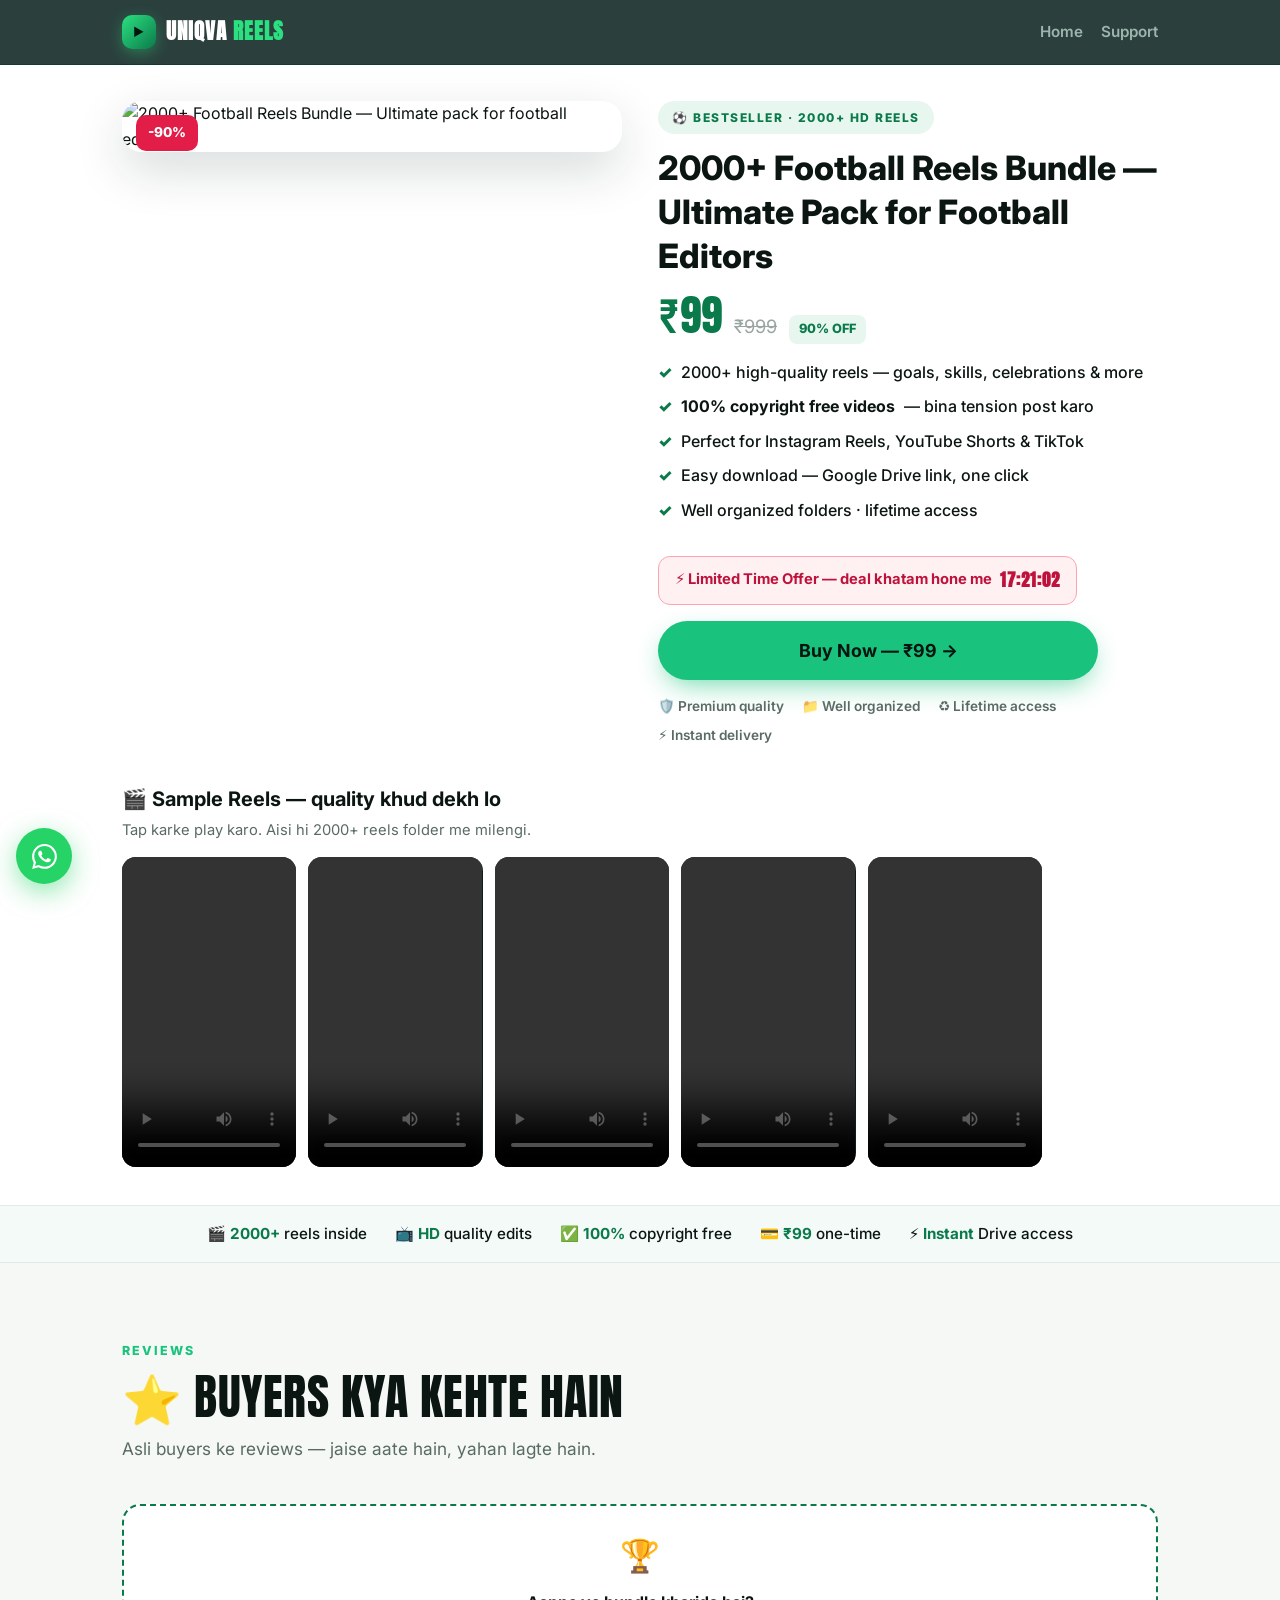
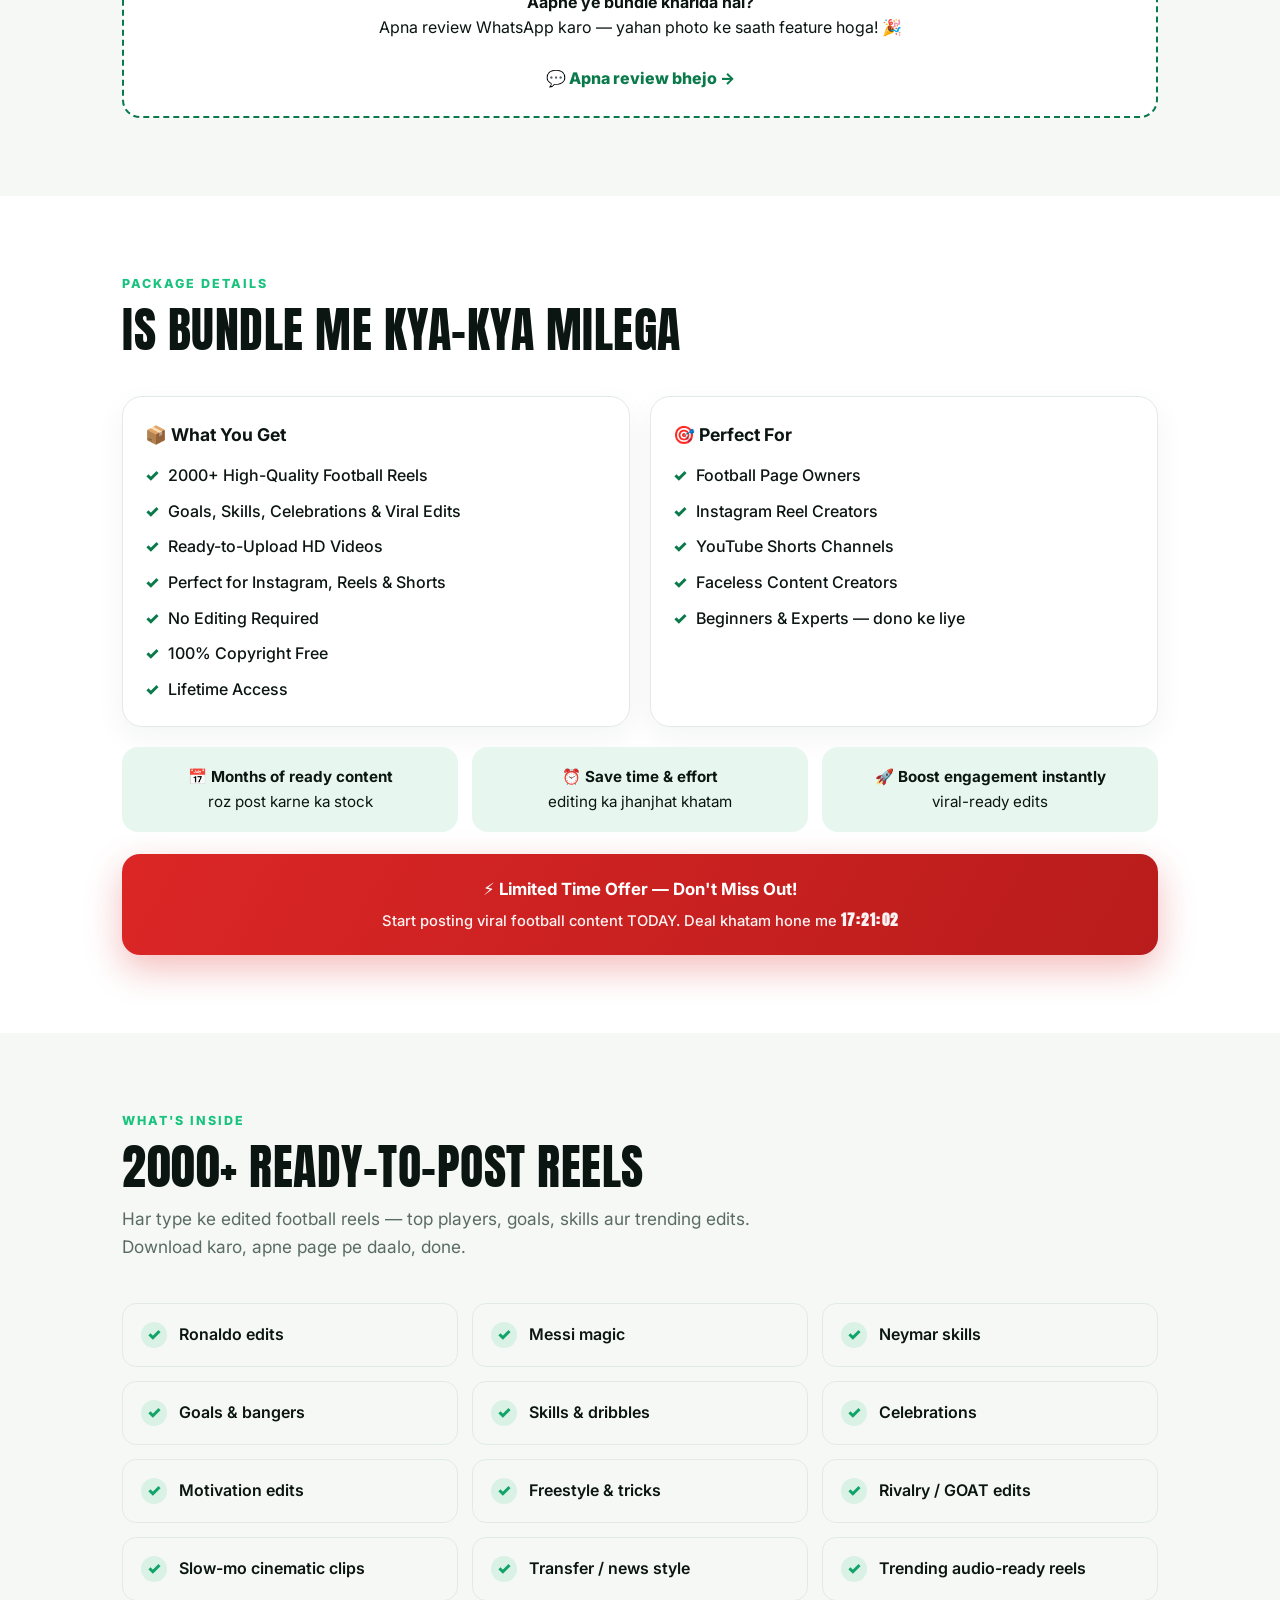
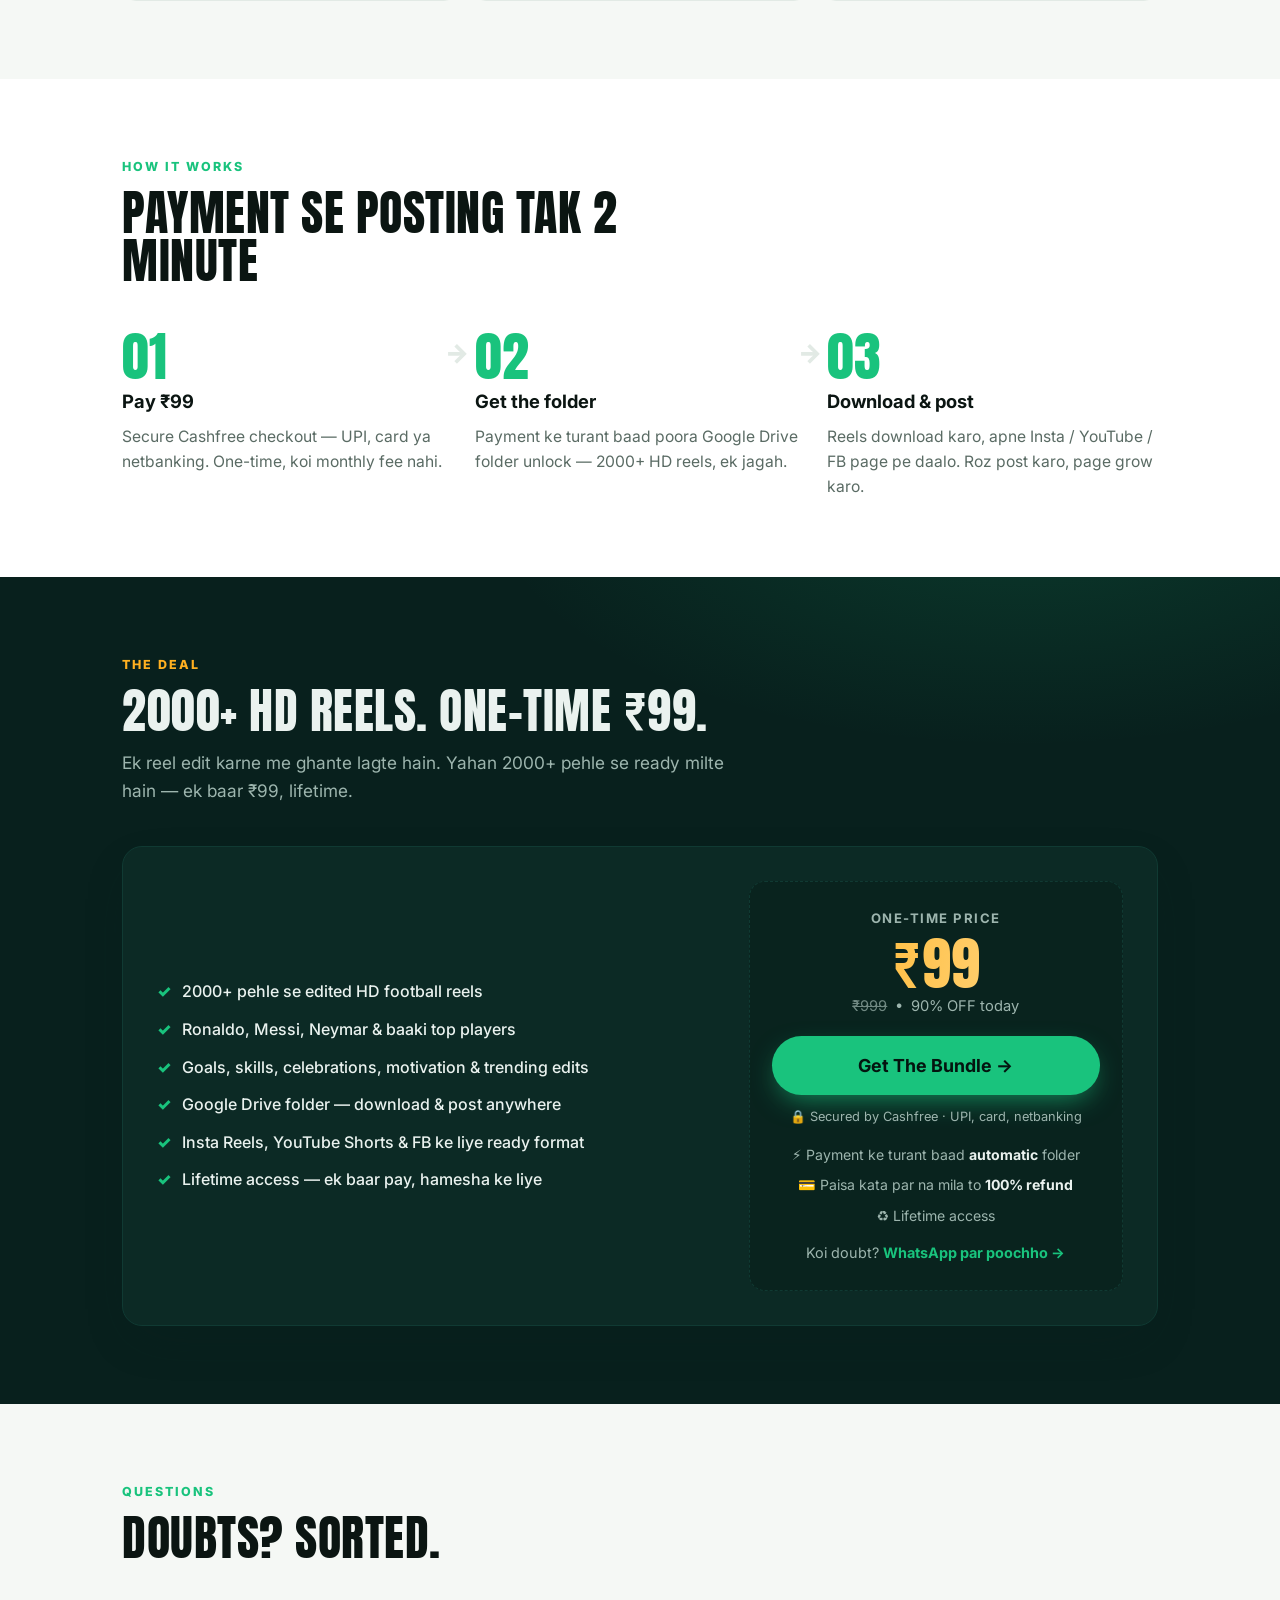
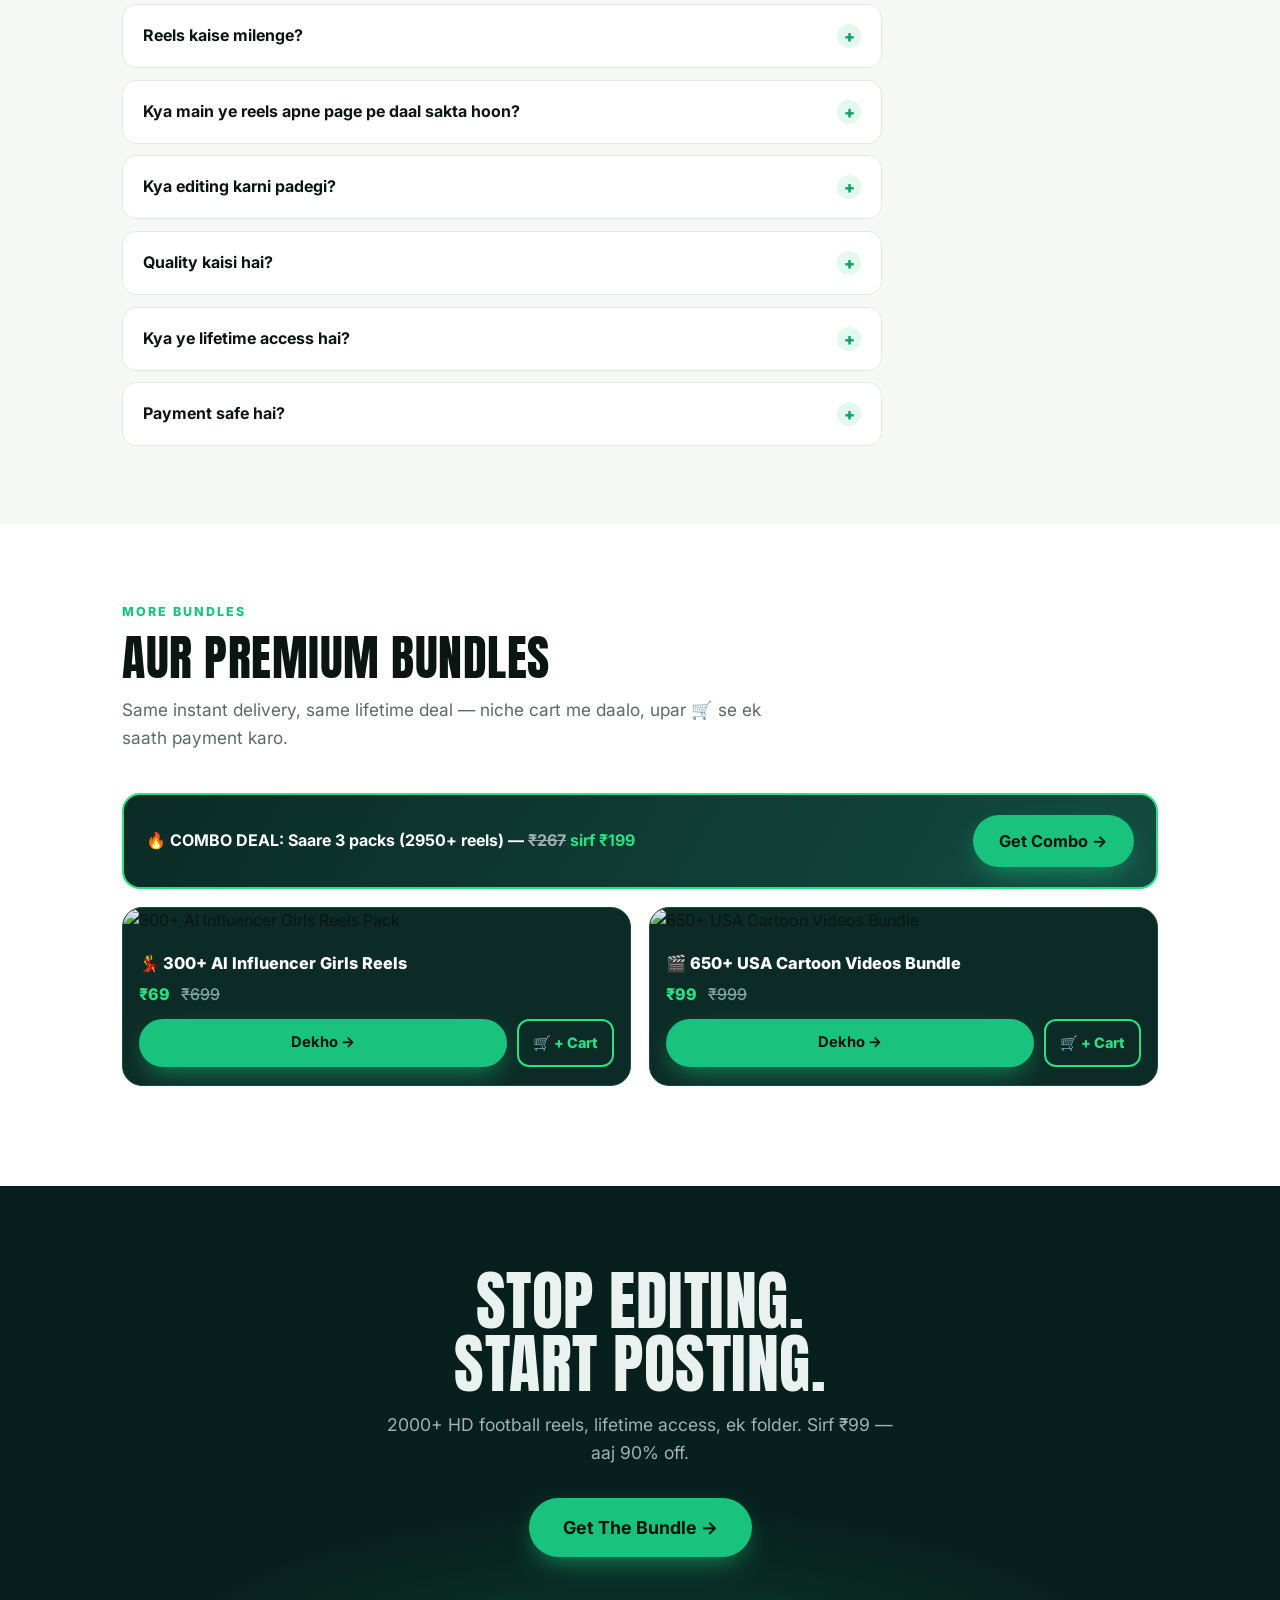
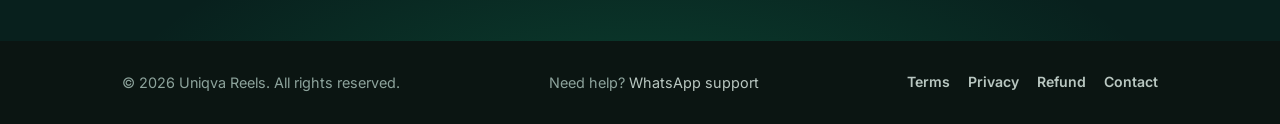
==== uniqva-courses/uniqva-courses/index.html @ 0c44b5f2 "Nav/logo polish, shop card fixes, cartoon previews removed - Cleaner logo: green play tile + white U" ====
<!DOCTYPE html>
<html lang="en">
<head>
<meta charset="UTF-8" />
<meta name="viewport" content="width=device-width, initial-scale=1.0" />
<link rel="icon" href="/favicon.svg" type="image/svg+xml" />
<link rel="icon" href="/favicon.png" type="image/png" />
<link rel="apple-touch-icon" href="/favicon.png" />
<script>document.documentElement.className += " js-reveal";</script>

<!-- ============ SEO ============ -->
<title>2000+ Football Reels Bundle | ₹99 — Ready to Post on Insta, YouTube & FB</title>
<meta name="description" content="2000+ pehle se edited HD football reels — Ronaldo, Messi, Neymar & more. ₹99 mein Google Drive folder milega. Download karo, apne page pe daalo, followers & views badhao. Lifetime access." />
<meta name="keywords" content="football reels bundle, ready made football reels, ronaldo messi reels, instagram reels pack, youtube shorts football, viral football clips, reels for content creators" />
<link rel="canonical" href="https://uniqvareels.netlify.app/" />

<!-- ============ Open Graph (FB/Insta share preview) ============ -->
<meta property="og:type" content="website" />
<meta property="og:url" content="https://uniqvareels.netlify.app/" />
<meta property="og:title" content="2000+ Football Reels Bundle — ₹99 | Ready to Post" />
<meta property="og:description" content="2000+ HD edited football reels. Download & post on your Insta / YouTube / FB page. One-time ₹99, lifetime access." />
<meta property="og:image" content="https://uniqvareels.netlify.app/img/football-box.jpg" />
<meta name="twitter:card" content="summary_large_image" />

<!-- ============ Fonts ============ -->
<link rel="preconnect" href="https://fonts.googleapis.com">
<link rel="preconnect" href="https://fonts.gstatic.com" crossorigin>
<link href="https://fonts.googleapis.com/css2?family=Anton&family=Inter:wght@400;500;600;700;800&display=swap" rel="stylesheet">

<link rel="stylesheet" href="style.css" />
<!-- Cashfree Checkout -->
<script src="https://sdk.cashfree.com/js/v3/cashfree.js"></script>

<!-- Meta Pixel Code -->
<script>
!function(f,b,e,v,n,t,s)
{if(f.fbq)return;n=f.fbq=function(){n.callMethod?
n.callMethod.apply(n,arguments):n.queue.push(arguments)};
if(!f._fbq)f._fbq=n;n.push=n;n.loaded=!0;n.version='2.0';
n.queue=[];t=b.createElement(e);t.async=!0;
t.src=v;s=b.getElementsByTagName(e)[0];
s.parentNode.insertBefore(t,s)}(window, document,'script',
'https://connect.facebook.net/en_US/fbevents.js');
fbq('init', '1574504784354009');
fbq('track', 'PageView');
</script>
<noscript><img height="1" width="1" style="display:none"
src="https://www.facebook.com/tr?id=1574504784354009&ev=PageView&noscript=1"
/></noscript>
<!-- End Meta Pixel Code -->
</head>
<body>

<!-- ===================== NAV ===================== -->
<nav class="nav">
  <div class="wrap nav-inner">
    <a class="brand brand-uv" href="/"><span class="uv-play">&#9654;</span><span class="uv-name"><span class="n1">UNIQVA</span> <span class="n2">REELS</span></span></a>
    <span style="display:flex; gap:18px; align-items:center">
      <a class="access" href="/shop.html">Home</a>
      <a class="access" href="/contact.html">Support</a>
      <a class="access nav-cart nav-cart-auto" href="/shop.html" aria-label="Cart">&#128722;<span class="nav-cart-n" id="navCartCount">0</span></a>
    </span>
  </div>
</nav>

<!-- ===================== PRODUCT HERO (ecommerce style) ===================== -->
<section class="product-hero">
  <div class="wrap">
    <div class="ph-grid">

      <div class="ph-img">
        <span class="ph-off">-90%</span>
        <img src="/img/football-box.jpg" alt="2000+ Football Reels Bundle — Ultimate pack for football editors" />
      </div>

      <div>
        <span class="ph-tag">&#9917; BESTSELLER &middot; 2000+ HD REELS</span>
        <h1 class="ph-title">2000+ Football Reels Bundle &mdash; Ultimate Pack for Football Editors</h1>

        <div class="ph-price">
          <span class="now">&#8377;99</span>
          <span class="was">&#8377;999</span>
          <span class="offp">90% OFF</span>
        </div>

        <ul class="ph-points">
          <li><span class="tk">&#10003;</span> 2000+ high-quality reels &mdash; goals, skills, celebrations &amp; more</li>
          <li><span class="tk">&#10003;</span> <b>100% copyright free videos</b> &mdash; bina tension post karo</li>
          <li><span class="tk">&#10003;</span> Perfect for Instagram Reels, YouTube Shorts &amp; TikTok</li>
          <li><span class="tk">&#10003;</span> Easy download &mdash; Google Drive link, one click</li>
          <li><span class="tk">&#10003;</span> Well organized folders &middot; lifetime access</li>
        </ul>

        <div class="offer-timer">&#9889; Limited Time Offer &mdash; deal khatam hone me <b data-timer>--:--:--</b></div>

        <div class="ph-cta" style="margin-top:16px">
          <button type="button" class="btn btn-go btn-lg pay btn-pulse" data-buy data-course="football">Buy Now &mdash; &#8377;99 &rarr;</button>
        </div>

        <div class="ph-trust">
          <span>&#128737;&#65039; Premium quality</span>
          <span>&#128193; Well organized</span>
          <span>&#9851;&#65039; Lifetime access</span>
          <span>&#9889; Instant delivery</span>
        </div>
      </div>
    </div>

    <div class="previews">
      <h3>&#127916; Sample Reels &mdash; quality khud dekh lo</h3>
      <div class="pv-sub">Tap karke play karo. Aisi hi 2000+ reels folder me milengi.</div>
      <div class="pv-row">
        <video src="/previews/fb-1.mp4" controls preload="metadata" playsinline></video>
        <video src="/previews/fb-2.mp4" controls preload="metadata" playsinline></video>
        <video src="/previews/fb-3.mp4" controls preload="metadata" playsinline></video>
        <video src="/previews/fb-4.mp4" controls preload="metadata" playsinline></video>
        <video src="/previews/fb-5.mp4" controls preload="metadata" playsinline></video>
      </div>
    </div>
  </div>
</section>

<!-- ===================== PROOF STRIP (light) ===================== -->
<div class="proof-lite">
  <div class="wrap pl-inner">
    <span>&#127916; <b>2000+</b> reels inside</span>
    <span>&#128250; <b>HD</b> quality edits</span>
    <span>&#9989; <b>100%</b> copyright free</span>
    <span>&#128179; <b>&#8377;99</b> one-time</span>
    <span>&#9889; <b>Instant</b> Drive access</span>
  </div>
</div>

<!-- ===================== REVIEWS ===================== -->
<section class="section anim" id="reviews">
  <div class="wrap">
    <div class="sec-head">
      <div class="sec-eyebrow">Reviews</div>
      <h2>&#11088; Buyers kya kehte hain</h2>
      <p>Asli buyers ke reviews &mdash; jaise aate hain, yahan lagte hain.</p>
    </div>
    <div class="rev-grid">
      <div class="rev-cta" style="grid-column:1/-1">
        <div style="font-size:2rem; margin-bottom:8px">&#127942;</div>
        <b>Aapne ye bundle kharida hai?</b><br>
        Apna review WhatsApp karo &mdash; yahan photo ke saath feature hoga! &#127881;<br><br>
        <a href="https://wa.me/917992076544?text=Maine%20Football%20Reels%20Bundle%20kharida%20hai.%20Mera%20review%3A%20" target="_blank" rel="noopener">&#128172; Apna review bhejo &rarr;</a>
      </div>
    </div>
  </div>
</section>

<!-- ===================== WHAT YOU GET ===================== -->
<section class="section alt anim" id="whatyouget">
  <div class="wrap">
    <div class="sec-head">
      <div class="sec-eyebrow">Package details</div>
      <h2>Is bundle me kya-kya milega</h2>
    </div>
    <div class="wyg-grid">
      <div class="wyg-box">
        <h3>&#128230; What You Get</h3>
        <ul>
          <li><span class="tk">&#10003;</span> 2000+ High-Quality Football Reels</li>
          <li><span class="tk">&#10003;</span> Goals, Skills, Celebrations &amp; Viral Edits</li>
          <li><span class="tk">&#10003;</span> Ready-to-Upload HD Videos</li>
          <li><span class="tk">&#10003;</span> Perfect for Instagram, Reels &amp; Shorts</li>
          <li><span class="tk">&#10003;</span> No Editing Required</li>
          <li><span class="tk">&#10003;</span> 100% Copyright Free</li>
          <li><span class="tk">&#10003;</span> Lifetime Access</li>
        </ul>
      </div>
      <div class="wyg-box">
        <h3>&#127919; Perfect For</h3>
        <ul>
          <li><span class="tk">&#10003;</span> Football Page Owners</li>
          <li><span class="tk">&#10003;</span> Instagram Reel Creators</li>
          <li><span class="tk">&#10003;</span> YouTube Shorts Channels</li>
          <li><span class="tk">&#10003;</span> Faceless Content Creators</li>
          <li><span class="tk">&#10003;</span> Beginners &amp; Experts &mdash; dono ke liye</li>
        </ul>
      </div>
    </div>
    <div class="benefit-row">
      <div class="ben">&#128197; <b>Months of ready content</b><br>roz post karne ka stock</div>
      <div class="ben">&#9200; <b>Save time &amp; effort</b><br>editing ka jhanjhat khatam</div>
      <div class="ben">&#128640; <b>Boost engagement instantly</b><br>viral-ready edits</div>
    </div>
    <div class="red-offer">
      &#9889; Limited Time Offer &mdash; Don't Miss Out!
      <span class="ro-sub">Start posting viral football content TODAY. Deal khatam hone me <b data-timer>--:--:--</b></span>
    </div>
  </div>
</section>

<!-- ===================== WHAT'S INSIDE ===================== -->
<section class="section" id="inside">
  <div class="wrap">
    <div class="sec-head">
      <div class="sec-eyebrow">What's inside</div>
      <h2>2000+ ready-to-post reels</h2>
      <p>Har type ke edited football reels &mdash; top players, goals, skills aur trending edits. Download karo, apne page pe daalo, done.</p>
    </div>
    <div class="cat-grid" id="catGrid"><!-- filled by app.js --></div>
  </div>
</section>

<!-- ===================== HOW IT WORKS ===================== -->
<section class="section alt" id="how">
  <div class="wrap">
    <div class="sec-head">
      <div class="sec-eyebrow">How it works</div>
      <h2>Payment se posting tak 2 minute</h2>
    </div>
    <div class="steps">
      <div class="step green">
        <div class="no">01</div>
        <h3>Pay &#8377;99</h3>
        <p>Secure Cashfree checkout &mdash; UPI, card ya netbanking. One-time, koi monthly fee nahi.</p>
      </div>
      <div class="step green">
        <div class="no">02</div>
        <h3>Get the folder</h3>
        <p>Payment ke turant baad poora Google Drive folder unlock &mdash; 2000+ HD reels, ek jagah.</p>
      </div>
      <div class="step green">
        <div class="no">03</div>
        <h3>Download &amp; post</h3>
        <p>Reels download karo, apne Insta / YouTube / FB page pe daalo. Roz post karo, page grow karo.</p>
      </div>
    </div>
  </div>
</section>

<!-- ===================== VALUE / PRICING ===================== -->
<section class="section value" id="pricing">
  <div class="wrap">
    <div class="sec-head">
      <div class="sec-eyebrow" style="color:var(--flood)">The deal</div>
      <h2>2000+ HD reels. One-time &#8377;99.</h2>
      <p>Ek reel edit karne me ghante lagte hain. Yahan 2000+ pehle se ready milte hain &mdash; ek baar &#8377;99, lifetime.</p>
    </div>

    <div class="price-card">
      <ul>
        <li><span class="tk">&#10003;</span> 2000+ pehle se edited HD football reels</li>
        <li><span class="tk">&#10003;</span> Ronaldo, Messi, Neymar &amp; baaki top players</li>
        <li><span class="tk">&#10003;</span> Goals, skills, celebrations, motivation &amp; trending edits</li>
        <li><span class="tk">&#10003;</span> Google Drive folder &mdash; download &amp; post anywhere</li>
        <li><span class="tk">&#10003;</span> Insta Reels, YouTube Shorts &amp; FB ke liye ready format</li>
        <li><span class="tk">&#10003;</span> Lifetime access &mdash; ek baar pay, hamesha ke liye</li>
      </ul>
      <div class="buy-box">
        <div class="label">One-time price</div>
        <div class="big">&#8377;99</div>
        <div class="small"><s>&#8377;999</s> &nbsp;&bull;&nbsp; 90% OFF today</div>
        <button type="button" class="btn btn-go btn-lg pay btn-pulse" data-buy data-course="football">Get The Bundle &rarr;</button>
        <div class="secure">&#128274; Secured by Cashfree &middot; UPI, card, netbanking</div>
        <div class="buy-trust">
          <span>&#9889; Payment ke turant baad <b>automatic</b> folder</span>
          <span>&#128179; Paisa kata par na mila to <b>100% refund</b></span>
          <span>&#9851;&#65039; Lifetime access</span>
        </div>
        <div class="buy-help">Koi doubt? <a href="https://wa.me/917992076544" target="_blank" rel="noopener">WhatsApp par poochho &rarr;</a></div>
      </div>
    </div>
  </div>
</section>

<!-- ===================== FAQ ===================== -->
<section class="section" id="faq">
  <div class="wrap">
    <div class="sec-head">
      <div class="sec-eyebrow">Questions</div>
      <h2>Doubts? Sorted.</h2>
    </div>
    <div class="faq">
      <details class="qa"><summary>Reels kaise milenge? <span class="ico">+</span></summary>
        <div class="ans">Payment successful hote hi aapko ek private access page milega jahan poora Google Drive folder khulega. Wahan se 2000+ HD reels download kar sakte ho.</div></details>
      <details class="qa"><summary>Kya main ye reels apne page pe daal sakta hoon? <span class="ico">+</span></summary>
        <div class="ans">Haan, bundle isi liye hai &mdash; download karo aur apne Instagram, YouTube Shorts ya Facebook page pe post karo apni growth ke liye.</div></details>
      <details class="qa"><summary>Kya editing karni padegi? <span class="ico">+</span></summary>
        <div class="ans">Nahi. Saare reels pehle se edited aur post-ready hain. Bas download karo aur upload kar do.</div></details>
      <details class="qa"><summary>Quality kaisi hai? <span class="ico">+</span></summary>
        <div class="ans">Saare reels HD best quality me hain, taaki aapke page pe professional lagein.</div></details>
      <details class="qa"><summary>Kya ye lifetime access hai? <span class="ico">+</span></summary>
        <div class="ans">Haan. &#8377;99 ek hi baar &mdash; koi monthly ya yearly charge nahi. Folder ka access hamesha ke liye.</div></details>
      <details class="qa"><summary>Payment safe hai? <span class="ico">+</span></summary>
        <div class="ans">100%. Saare payments Cashfree ke secure gateway se hote hain &mdash; UPI, card, netbanking sab supported.</div></details>
    </div>
  </div>
</section>

<!-- ===================== COMING SOON ===================== -->
<section class="section alt" id="more">
  <div class="wrap">
    <div class="sec-head">
      <div class="sec-eyebrow">More bundles</div>
      <h2>Aur premium bundles</h2>
      <p>Same instant delivery, same lifetime deal &mdash; niche cart me daalo, upar &#128722; se ek saath payment karo.</p>
    </div>
    <div style="display:flex; align-items:center; justify-content:space-between; gap:14px; flex-wrap:wrap; background:linear-gradient(120deg,#0B2B26,#134A40); border:2px solid #2BE080; color:#fff; border-radius:18px; padding:20px 22px; margin-bottom:18px" class="anim">
      <span style="font-weight:700">&#128293; COMBO DEAL: <b>Saare 3 packs (2950+ reels)</b> &mdash; <s style="opacity:.6">&#8377;267</s> <b style="color:#2BE080">sirf &#8377;199</b></span>
      <button type="button" class="btn btn-go btn-pulse" data-buy data-course="combo" style="white-space:nowrap">Get Combo &rarr;</button>
    </div>
    <div class="mb-grid">
      <div class="mb-card anim">
        <a href="/ai-pack.html"><img src="/img/aigirl-box.jpg" alt="300+ AI Influencer Girls Reels Pack" loading="lazy" /></a>
        <div class="mb-body">
          <a class="mb-title" href="/ai-pack.html">&#128131; 300+ AI Influencer Girls Reels</a>
          <div class="mb-price">&#8377;69 <s>&#8377;699</s></div>
          <div class="mb-actions">
            <a class="btn btn-go" href="/ai-pack.html">Dekho &rarr;</a>
            <button type="button" class="mini-cart" data-addcart="aigirl">&#128722; + Cart</button>
          </div>
        </div>
      </div>
      <div class="mb-card anim">
        <a href="/cartoon-pack.html"><img src="/img/cartoon-box.jpg" alt="650+ USA Cartoon Videos Bundle" loading="lazy" /></a>
        <div class="mb-body">
          <a class="mb-title" href="/cartoon-pack.html">&#127916; 650+ USA Cartoon Videos Bundle</a>
          <div class="mb-price">&#8377;99 <s>&#8377;999</s></div>
          <div class="mb-actions">
            <a class="btn btn-go" href="/cartoon-pack.html">Dekho &rarr;</a>
            <button type="button" class="mini-cart" data-addcart="cartoon">&#128722; + Cart</button>
          </div>
        </div>
      </div>
    </div>
  </div>
</section>

<!-- ===================== FINAL CTA ===================== -->
<section class="final">
  <div class="wrap">
    <h2 class="display">Stop editing.<br>Start posting.</h2>
    <p>2000+ HD football reels, lifetime access, ek folder. Sirf &#8377;99 &mdash; aaj 90% off.</p>
    <button type="button" class="btn btn-go btn-lg" data-buy data-course="football">Get The Bundle &rarr;</button>
  </div>
</section>

<!-- ===================== FOOTER ===================== -->
<footer class="foot">
  <div class="wrap foot-inner">
    <span>&copy; <span id="yr"></span> Uniqva Reels. All rights reserved.</span>
    <nav class="foot-links" aria-label="Legal">
      <a href="/terms.html">Terms</a>
      <a href="/privacy.html">Privacy</a>
      <a href="/refund.html">Refund</a>
      <a href="/contact.html">Contact</a>
    </nav>
    <span>Need help? <a href="https://wa.me/917992076544" target="_blank" rel="noopener">WhatsApp support</a></span>
  </div>
</footer>

<!-- ===================== MOBILE STICKY CTA ===================== -->
<div class="sticky-cta" id="stickyCta" aria-hidden="true">
  <div class="wrap sticky-inner">
    <div class="sc-price"><b>&#8377;99</b><s>&#8377;999</s><span>2000+ HD reels</span></div>
    <button type="button" class="btn btn-go" data-buy data-course="football">Get Bundle &rarr;</button>
  </div>
</div>

<!-- ===================== CHECKOUT MODAL ===================== -->
<div class="modal-bg" id="modalBg" aria-hidden="true">
  <div class="modal" role="dialog" aria-modal="true" aria-label="Checkout">
    <span class="m-close" id="mClose" role="button" aria-label="Close">&times;</span>
    <h3>Almost there</h3>
    <p class="m-sub">Details bharo &mdash; payment ke turant baad 2000+ reels ka folder <b>automatic unlock</b> ho jayega.</p>

    <label for="mName">Naam</label>
    <input id="mName" type="text" placeholder="Aapka naam" autocomplete="name" />

    <label for="mPhone">Phone (WhatsApp)</label>
    <input id="mPhone" type="tel" inputmode="numeric" placeholder="10-digit number" autocomplete="tel" />

    <label for="mEmail">Email <span style="color:#8a8f98;font-weight:400">(optional)</span></label>
    <input id="mEmail" type="email" placeholder="you@email.com &mdash; optional" autocomplete="email" />

    <div class="err" id="mErr"></div>
    <button type="button" class="btn btn-go pay" id="mPay">Pay &#8377;99 &amp; Unlock &rarr;</button>
    <div class="m-trust">
      <span>&#9889; Instant delivery</span>
      <span>&#128274; Secure Cashfree</span>
    </div>
    <div class="m-guarantee">Paisa kata par folder na mila? <b>100% refund.</b></div>
  </div>
</div>

<!-- floating WhatsApp button (pinned) -->
<a class="wa-float" href="https://wa.me/917992076544" target="_blank" rel="noopener" aria-label="WhatsApp par message karo">
  <svg viewBox="0 0 32 32" xmlns="http://www.w3.org/2000/svg"><path d="M16.004 3.2c-7.06 0-12.8 5.74-12.8 12.8 0 2.26.59 4.46 1.71 6.4L3.2 28.8l6.58-1.67a12.74 12.74 0 0 0 6.22 1.6h.01c7.06 0 12.79-5.74 12.79-12.8 0-3.42-1.33-6.63-3.75-9.05a12.72 12.72 0 0 0-9.05-3.68zm0 23.36h-.01a10.6 10.6 0 0 1-5.4-1.48l-.39-.23-4.02 1.02 1.07-3.92-.25-.4a10.55 10.55 0 0 1-1.63-5.65c0-5.86 4.77-10.62 10.64-10.62 2.84 0 5.5 1.11 7.51 3.11a10.56 10.56 0 0 1 3.11 7.52c0 5.86-4.77 10.65-10.63 10.65zm5.83-7.96c-.32-.16-1.89-.93-2.18-1.04-.29-.11-.5-.16-.72.16-.21.32-.82 1.04-1.01 1.25-.18.21-.37.24-.69.08-.32-.16-1.35-.5-2.57-1.59-.95-.85-1.59-1.9-1.78-2.22-.18-.32-.02-.49.14-.65.14-.14.32-.37.48-.56.16-.19.21-.32.32-.53.11-.21.05-.4-.03-.56-.08-.16-.72-1.73-.98-2.37-.26-.62-.52-.54-.72-.55h-.61c-.21 0-.56.08-.85.4-.29.32-1.12 1.09-1.12 2.66 0 1.57 1.14 3.08 1.3 3.3.16.21 2.25 3.44 5.45 4.82.76.33 1.36.53 1.82.67.77.24 1.46.21 2.01.13.61-.09 1.89-.77 2.16-1.52.27-.75.27-1.39.19-1.52-.08-.13-.29-.21-.61-.37z"/></svg>
</a>

<script src="courses.js"></script>
<script src="app.js"></script>

<!-- ============ scroll reveal + mobile sticky CTA (UI polish only) ============ -->
<script>
(function () {
  var reduce = window.matchMedia && window.matchMedia("(prefers-reduced-motion: reduce)").matches;

  /* ---- scroll reveal ---- */
  var targets = [];
  [".proof-inner",".sec-head",".cat",".step",".price-card",".qa",".soon",".final h2",".final p",".final .btn"]
    .forEach(function (sel) {
      document.querySelectorAll(sel).forEach(function (el) { targets.push(el); });
    });

  if (reduce || !("IntersectionObserver" in window)) {
    targets.forEach(function (el) { el.classList.add("reveal","in"); });
  } else {
    targets.forEach(function (el, i) {
      el.classList.add("reveal");
      el.style.transitionDelay = ((i % 6) * 55) + "ms";   // gentle stagger within a row
    });
    var io = new IntersectionObserver(function (entries) {
      entries.forEach(function (e) {
        if (e.isIntersecting) { e.target.classList.add("in"); io.unobserve(e.target); }
      });
    }, { rootMargin: "0px 0px -8% 0px", threshold: 0.12 });
    targets.forEach(function (el) { io.observe(el); });
  }

  /* ---- mobile sticky CTA: show after hero, hide near footer ---- */
  var bar = document.getElementById("stickyCta");
  if (bar) {
    var ticking = false;
    function update() {
      ticking = false;
      var y = window.pageYOffset || document.documentElement.scrollTop;
      var docH = document.documentElement.scrollHeight;
      var vh = window.innerHeight;
      var show = y > 620 && (y + vh) < (docH - 260);
      bar.classList.toggle("show", show);
    }
    window.addEventListener("scroll", function () {
      if (!ticking) { ticking = true; requestAnimationFrame(update); }
    }, { passive: true });
    window.addEventListener("resize", update, { passive: true });
    update();
  }
})();
</script>
</body>
</html>
---- uniqva-courses/uniqva-courses/style.css ----
/* =========================================================================
   UNIQVA COURSES — "Floodlit Pitch" theme
   Dark dramatic hero (desire) -> clean light body (trust + buy)
   ========================================================================= */

:root{
  --night:    #08201D;   /* hero bg — deep stadium night */
  --night-2:  #0C2A25;   /* dark cards */
  --night-3:  #103A33;   /* dark borders */
  --pitch:    #19C37D;   /* signature pitch green — the ACTION color */
  --pitch-dk: #11A368;
  --flood:    #FFB020;   /* warm floodlight amber — value / urgency only */
  --chalk:    #EAF2EF;   /* light text on dark */
  --chalk-dim:#9DB5AE;   /* muted text on dark */
  --paper:    #F5F8F5;   /* light section bg */
  --ink:      #0B1512;   /* text on light */
  --ink-dim:  #5A6B64;   /* muted text on light */
  --line:     #E2EAE5;   /* light borders */
  --radius:   16px;
  --shadow:   0 18px 50px -18px rgba(8,32,29,.45);
  --maxw:     1080px;
}

*{ box-sizing:border-box; margin:0; padding:0 }
html{ scroll-behavior:smooth }
body{
  font-family:"Inter",system-ui,-apple-system,sans-serif;
  color:var(--ink);
  background:var(--paper);
  line-height:1.6;
  -webkit-font-smoothing:antialiased;
}
img{ max-width:100% }
a{ color:inherit; text-decoration:none }

.wrap{ width:100%; max-width:var(--maxw); margin:0 auto; padding:0 22px }
.display{ font-family:"Anton",sans-serif; font-weight:400; letter-spacing:.5px; line-height:.95; text-transform:uppercase }

/* ---------- buttons ---------- */
.btn{
  display:inline-flex; align-items:center; justify-content:center; gap:10px;
  font-family:inherit; font-weight:700; font-size:1.02rem; cursor:pointer; border:none;
  padding:16px 26px; border-radius:999px; transition:transform .15s ease, box-shadow .2s ease, background .2s;
  white-space:nowrap;
}
.btn-go{
  background:var(--pitch); color:#04140F;
  box-shadow:0 10px 28px -8px rgba(25,195,125,.7);
}
.btn-go:hover{ transform:translateY(-2px); box-shadow:0 16px 36px -8px rgba(25,195,125,.85) }
.btn-go:active{ transform:translateY(0) }
.btn-ghost{ background:transparent; color:var(--chalk); border:1.5px solid var(--night-3) }
.btn-ghost:hover{ border-color:var(--pitch); color:var(--pitch) }
.btn-lg{ padding:19px 34px; font-size:1.12rem }
.btn .price-strike{ opacity:.6; text-decoration:line-through; font-weight:600; margin-left:2px }

/* ---------- nav ---------- */
.nav{
  position:sticky; top:0; z-index:50;
  background:rgba(8,32,29,.85); backdrop-filter:blur(10px);
  border-bottom:1px solid var(--night-3);
}
.nav-inner{ display:flex; align-items:center; justify-content:space-between; height:64px }
.brand{ display:flex; align-items:center; gap:10px; color:var(--chalk); font-weight:800; letter-spacing:.3px }
.brand .ball{ font-size:1.4rem }
.brand b{ color:var(--pitch) }
.nav a.access{ color:var(--chalk-dim); font-weight:600; font-size:.95rem }
.nav a.access:hover{ color:var(--pitch) }

/* ====================== HERO (dark) ====================== */
.hero{
  position:relative; overflow:hidden;
  background:
    radial-gradient(1200px 480px at 50% -8%, rgba(25,195,125,.18), transparent 60%),
    radial-gradient(900px 500px at 90% 0%, rgba(255,176,32,.10), transparent 55%),
    var(--night);
  color:var(--chalk);
  padding:62px 0 78px;
}
/* faint chalk pitch markings */
.pitch-lines{ position:absolute; inset:0; opacity:.16; pointer-events:none }
.pitch-lines svg{ width:100%; height:100%; }
.flood{ position:absolute; top:-120px; left:50%; width:520px; height:420px; transform:translateX(-50%);
  background:radial-gradient(closest-side, rgba(255,176,32,.35), transparent 70%); filter:blur(8px); pointer-events:none }

.hero-grid{ position:relative; display:grid; grid-template-columns:1.15fr .85fr; gap:46px; align-items:center }
.eyebrow{
  display:inline-flex; align-items:center; gap:8px;
  font-weight:700; font-size:.78rem; letter-spacing:1.6px; text-transform:uppercase;
  color:var(--pitch); border:1px solid var(--night-3); background:rgba(25,195,125,.08);
  padding:7px 14px; border-radius:999px; margin-bottom:20px;
}
.eyebrow .dot{ width:7px; height:7px; border-radius:50%; background:var(--pitch); box-shadow:0 0 0 4px rgba(25,195,125,.2) }
.hero h1{ font-size:clamp(2.9rem,7vw,5.4rem); margin-bottom:18px }
.hero h1 .hl{ color:var(--pitch); -webkit-text-stroke:1px rgba(25,195,125,.0) }
.hero .sub{ font-size:1.18rem; color:var(--chalk-dim); max-width:520px; margin-bottom:30px }

.cta-row{ display:flex; align-items:center; gap:16px; flex-wrap:wrap; margin-bottom:24px }
.price-pill{
  display:inline-flex; align-items:baseline; gap:8px;
  background:var(--night-2); border:1px solid var(--night-3); border-radius:14px; padding:12px 16px;
}
.price-pill .now{ font-family:"Anton",sans-serif; font-size:1.9rem; color:var(--flood); line-height:1 }
.price-pill .was{ color:var(--chalk-dim); text-decoration:line-through; font-size:1rem }
.price-pill .save{ color:var(--pitch); font-weight:700; font-size:.82rem }

.trust-row{ display:flex; gap:22px; flex-wrap:wrap; color:var(--chalk-dim); font-size:.92rem; font-weight:600 }
.trust-row span{ display:inline-flex; align-items:center; gap:7px }
.trust-row b{ color:var(--chalk) }

/* hero card — phone-ish preview */
.hero-card{
  position:relative; background:linear-gradient(180deg,var(--night-2),#0a241f);
  border:1px solid var(--night-3); border-radius:24px; padding:22px; box-shadow:var(--shadow);
}
.hero-card .scoreboard{ display:flex; align-items:center; justify-content:space-between;
  background:#06181530; border:1px dashed var(--night-3); border-radius:12px; padding:12px 14px; margin-bottom:16px }
.hero-card .scoreboard .live{ display:flex; align-items:center; gap:7px; color:var(--pitch); font-weight:700; font-size:.8rem; letter-spacing:1px }
.hero-card .scoreboard .live i{ width:8px; height:8px; border-radius:50%; background:var(--pitch); animation:blink 1.3s infinite }
.hero-card .scoreboard .num{ font-family:"Anton",sans-serif; font-size:1.6rem; color:var(--chalk) }
.hero-stats{ display:grid; grid-template-columns:repeat(3,1fr); gap:10px }
.hero-stats .s{ background:#06181540; border:1px solid var(--night-3); border-radius:12px; padding:14px 10px; text-align:center }
.hero-stats .s .n{ font-family:"Anton",sans-serif; font-size:1.5rem; color:var(--pitch); line-height:1 }
.hero-stats .s .l{ font-size:.72rem; color:var(--chalk-dim); margin-top:6px; line-height:1.3 }
.hero-card .ticker{ margin-top:16px; font-size:.84rem; color:var(--chalk-dim); display:flex; align-items:center; gap:8px }
.hero-card .ticker b{ color:var(--chalk) }

@keyframes blink{ 0%,100%{opacity:1} 50%{opacity:.25} }

/* ====================== PROOF STRIP ====================== */
.proof{ background:var(--ink); color:var(--chalk) }
.proof-inner{ display:flex; align-items:center; justify-content:center; gap:38px; flex-wrap:wrap;
  padding:18px 0; font-weight:600; font-size:.95rem; color:#B9C7C1 }
.proof-inner b{ color:var(--pitch) }
.proof-inner .sep{ width:5px; height:5px; border-radius:50%; background:#2b3d38 }

/* ====================== LIGHT SECTIONS ====================== */
.section{ padding:78px 0 }
.section.alt{ background:#fff }
.sec-head{ max-width:640px; margin-bottom:42px }
.sec-eyebrow{ font-weight:800; letter-spacing:2px; text-transform:uppercase; font-size:.78rem; color:var(--pitch); margin-bottom:12px }
.sec-head h2{ font-family:"Anton",sans-serif; font-weight:400; text-transform:uppercase; letter-spacing:.5px;
  font-size:clamp(2rem,4.4vw,3rem); line-height:1; color:var(--ink); margin-bottom:14px }
.sec-head p{ color:var(--ink-dim); font-size:1.08rem }

/* category grid */
.cat-grid{ display:grid; grid-template-columns:repeat(3,1fr); gap:14px }
.cat{
  background:var(--paper); border:1px solid var(--line); border-radius:14px; padding:18px 18px;
  display:flex; align-items:center; gap:12px; transition:transform .15s, border-color .2s, box-shadow .2s; font-weight:600;
}
.cat:hover{ transform:translateY(-3px); border-color:var(--pitch); box-shadow:var(--shadow) }
.cat .tick{ flex:0 0 auto; width:26px; height:26px; border-radius:50%; background:rgba(25,195,125,.12);
  color:var(--pitch-dk); display:grid; place-items:center; font-weight:900 }

/* how it works — REAL 3-step sequence (numbering justified) */
.steps{ display:grid; grid-template-columns:repeat(3,1fr); gap:22px }
.step{ position:relative; padding-top:8px }
.step .no{ font-family:"Anton",sans-serif; font-size:3.4rem; color:var(--line); line-height:.8; margin-bottom:8px }
.step.green .no{ color:var(--pitch) }
.step h3{ font-size:1.15rem; margin-bottom:8px; color:var(--ink) }
.step p{ color:var(--ink-dim); font-size:.98rem }
.step::after{ content:"→"; position:absolute; top:6px; right:-16px; color:var(--line); font-size:1.6rem; font-weight:900 }
.steps .step:last-child::after{ display:none }

/* value / pricing card */
.value{ background:var(--night);
  background-image:radial-gradient(900px 420px at 80% -10%, rgba(25,195,125,.16), transparent 60%);
  color:var(--chalk); }
.value .sec-head h2,.value .sec-head p{ color:var(--chalk) }
.value .sec-head p{ color:var(--chalk-dim) }
.price-card{
  background:var(--night-2); border:1px solid var(--night-3); border-radius:20px; padding:34px; box-shadow:var(--shadow);
  display:grid; grid-template-columns:1.2fr .8fr; gap:30px; align-items:center;
}
.price-card ul{ list-style:none; display:grid; gap:12px }
.price-card li{ display:flex; gap:11px; align-items:flex-start; color:var(--chalk); font-weight:500 }
.price-card li .tk{ color:var(--pitch); font-weight:900; flex:0 0 auto }
.buy-box{ text-align:center; background:#06181560; border:1px dashed var(--night-3); border-radius:16px; padding:26px 22px }
.buy-box .label{ color:var(--chalk-dim); font-size:.82rem; letter-spacing:1.5px; text-transform:uppercase; font-weight:700 }
.buy-box .big{ font-family:"Anton",sans-serif; font-size:3.6rem; color:var(--flood); line-height:1; margin:6px 0 2px }
.buy-box .small{ color:var(--chalk-dim); margin-bottom:18px; font-size:.92rem }
.buy-box .small s{ opacity:.7 }
.buy-box .btn{ width:100% }
.buy-box .secure{ margin-top:12px; font-size:.8rem; color:var(--chalk-dim); display:flex; align-items:center; justify-content:center; gap:6px }
.buy-box .buy-trust{ margin-top:16px; display:flex; flex-direction:column; gap:8px; font-size:.88rem; color:var(--chalk-dim) }
.buy-box .buy-trust b{ color:var(--chalk); font-weight:700 }
.buy-box .buy-help{ margin-top:14px; font-size:.9rem; color:var(--chalk-dim) }
.buy-box .buy-help a{ color:var(--pitch); font-weight:700; text-decoration:none }

/* FAQ */
.faq{ display:grid; gap:12px; max-width:760px }
.qa{ background:#fff; border:1px solid var(--line); border-radius:14px; overflow:hidden }
.section.alt .qa{ background:var(--paper) }
.qa summary{ cursor:pointer; padding:18px 20px; font-weight:700; color:var(--ink); list-style:none; display:flex; justify-content:space-between; align-items:center; gap:16px }
.qa summary::-webkit-details-marker{ display:none }
.qa summary .ico{ flex:0 0 auto; width:24px; height:24px; border-radius:50%; background:rgba(25,195,125,.12); color:var(--pitch-dk); display:grid; place-items:center; font-weight:900; transition:transform .2s }
.qa[open] summary .ico{ transform:rotate(45deg) }
.qa .ans{ padding:0 20px 18px; color:var(--ink-dim) }

/* coming soon teaser */
.soon-grid{ display:grid; grid-template-columns:repeat(3,1fr); gap:16px }
.soon{ border:1px dashed var(--line); border-radius:16px; padding:24px; background:var(--paper); text-align:center }
.soon .emo{ font-size:2.2rem }
.soon .tag{ display:inline-block; margin:10px 0 6px; font-size:.7rem; font-weight:800; letter-spacing:1.5px; color:var(--ink-dim);
  background:#fff; border:1px solid var(--line); padding:4px 10px; border-radius:999px }
.soon h4{ color:var(--ink); font-size:1.02rem }

/* final cta */
.final{ background:var(--night); color:var(--chalk); text-align:center; padding:84px 0;
  background-image:radial-gradient(900px 380px at 50% 120%, rgba(25,195,125,.20), transparent 60%) }
.final h2{ font-family:"Anton",sans-serif; font-weight:400; text-transform:uppercase; font-size:clamp(2.2rem,6vw,4rem); line-height:.98; margin-bottom:16px }
.final p{ color:var(--chalk-dim); max-width:520px; margin:0 auto 30px; font-size:1.1rem }

/* footer */
.foot{ background:var(--ink); color:#8DA39C; padding:30px 0; font-size:.9rem }
.foot-inner{ display:flex; justify-content:space-between; gap:16px; flex-wrap:wrap; align-items:center }
.foot a{ color:#B9C7C1 }
.foot a:hover{ color:var(--pitch) }

/* ---------- checkout modal ---------- */
.modal-bg{ position:fixed; inset:0; background:rgba(4,16,12,.66); backdrop-filter:blur(4px); display:none; place-items:center; z-index:100; padding:20px }
.modal-bg.show{ display:grid }
.modal{ width:100%; max-width:420px; background:#fff; border-radius:20px; padding:28px; box-shadow:var(--shadow) }
.modal h3{ font-family:"Anton",sans-serif; font-weight:400; text-transform:uppercase; font-size:1.6rem; color:var(--ink); margin-bottom:4px }
.modal .m-sub{ color:var(--ink-dim); font-size:.95rem; margin-bottom:20px }
.modal label{ display:block; font-weight:600; font-size:.85rem; color:var(--ink); margin:14px 0 6px }
.modal input{ width:100%; padding:13px 14px; border:1.5px solid var(--line); border-radius:11px; font-size:1rem; font-family:inherit; outline:none; transition:border .2s }
.modal input:focus{ border-color:var(--pitch) }
.modal .err{ color:#E03131; font-size:.82rem; margin-top:8px; min-height:1em }
.modal .pay{ width:100%; margin-top:20px }
.modal .m-secure{ text-align:center; font-size:.8rem; color:var(--ink-dim); margin-top:14px; display:flex; align-items:center; justify-content:center; gap:6px }
.modal .m-close{ float:right; cursor:pointer; color:var(--ink-dim); font-size:1.4rem; line-height:1; margin-top:-6px }
.modal .m-trust{ display:flex; justify-content:center; gap:18px; margin-top:14px; font-size:.82rem; color:var(--ink-dim) }
.modal .m-guarantee{ text-align:center; font-size:.84rem; color:var(--ink); margin-top:8px; padding-top:10px; border-top:1px solid var(--line) }
.modal .m-guarantee b{ color:var(--pitch) }

/* ---------- watch / members page ---------- */
.members{ min-height:100vh; background:var(--paper) }
.m-hero{ background:var(--night); color:var(--chalk); padding:54px 0;
  background-image:radial-gradient(800px 360px at 50% -20%, rgba(25,195,125,.22), transparent 60%) }
.m-hero .tick-big{ width:62px; height:62px; border-radius:50%; background:var(--pitch); color:#04140F;
  display:grid; place-items:center; font-size:2rem; font-weight:900; margin-bottom:20px; box-shadow:0 12px 30px -8px rgba(25,195,125,.7) }
.m-hero h1{ font-family:"Anton",sans-serif; font-weight:400; text-transform:uppercase; font-size:clamp(2rem,5vw,3.2rem); margin-bottom:10px }
.m-hero p{ color:var(--chalk-dim); max-width:560px }
.access-card{ background:#fff; border:1px solid var(--line); border-radius:20px; padding:32px; box-shadow:var(--shadow); margin-top:-40px; position:relative }
.access-card h2{ font-size:1.3rem; color:var(--ink); margin-bottom:8px }
.access-card p{ color:var(--ink-dim); margin-bottom:20px }
.access-card .btn{ font-size:1.1rem }
.save-note{ background:#FFF8E8; border:1px solid #FFE3A3; border-radius:12px; padding:14px 16px; color:#7A5B12; font-size:.92rem; margin-top:20px; display:flex; gap:10px }
.loading{ text-align:center; padding:60px 20px; color:var(--ink-dim) }
.spinner{ width:42px; height:42px; border:4px solid var(--line); border-top-color:var(--pitch); border-radius:50%; margin:0 auto 16px; animation:spin 1s linear infinite }
@keyframes spin{ to{ transform:rotate(360deg) } }
.fail{ text-align:center; padding:50px 22px }
.fail .emo{ font-size:3rem }

/* ====================== RESPONSIVE ====================== */
@media (max-width:860px){
  .hero-grid{ grid-template-columns:1fr; gap:34px }
  .hero-card{ order:-1 }
  .cat-grid,.steps,.soon-grid{ grid-template-columns:1fr 1fr }
  .price-card{ grid-template-columns:1fr; gap:24px }
  .step::after{ display:none }
}
@media (max-width:560px){
  .section{ padding:56px 0 }
  .cat-grid,.steps,.soon-grid{ grid-template-columns:1fr }
  .hero{ padding:44px 0 56px }
  .trust-row{ gap:14px }
  .proof-inner{ gap:16px }
  .btn{ width:100% }
  .cta-row{ flex-direction:column; align-items:stretch }
  .price-pill{ justify-content:center }
}

/* accessibility */
:focus-visible{ outline:3px solid var(--pitch); outline-offset:2px; border-radius:6px }
@media (prefers-reduced-motion:reduce){ *{ animation:none !important; transition:none !important; scroll-behavior:auto } }

/* =========================================================================
   ADD-ON PACK  — legal pages, scroll animations, footer links, sticky CTA
   (appended; keeps original theme intact)
   ========================================================================= */

/* ---------- footer policy links ---------- */
.foot-inner{ align-items:center }
.foot-links{ display:flex; gap:18px; flex-wrap:wrap; order:2 }
.foot-links a{ color:#B9C7C1; font-weight:600; font-size:.88rem }
.foot-links a:hover{ color:var(--pitch) }
@media (max-width:640px){ .foot-inner{ justify-content:center; text-align:center } }

/* ====================== LEGAL / POLICY PAGES ====================== */
.legal-hero{
  background:var(--night); color:var(--chalk); padding:50px 0 42px;
  background-image:radial-gradient(760px 320px at 50% -30%, rgba(25,195,125,.16), transparent 60%);
  border-bottom:1px solid var(--night-3);
}
.legal-hero .back{ color:var(--chalk-dim); font-weight:600; font-size:.9rem; display:inline-flex; align-items:center; gap:6px; margin-bottom:16px }
.legal-hero .back:hover{ color:var(--pitch) }
.legal-hero h1{ font-family:"Anton",sans-serif; font-weight:400; text-transform:uppercase; letter-spacing:.5px;
  font-size:clamp(2rem,5vw,3.2rem); line-height:1 }
.legal-hero .upd{ color:var(--chalk-dim); margin-top:12px; font-size:.9rem }

.legal{ padding:52px 0 74px; animation:fadeUp .55s cubic-bezier(.22,.61,.36,1) both }
.legal-wrap{ max-width:768px }
.legal h2{ font-size:1.28rem; color:var(--ink); margin:36px 0 12px; padding-top:6px; line-height:1.3 }
.legal h2:first-child{ margin-top:0 }
.legal h3{ font-size:1.04rem; color:var(--ink); margin:22px 0 8px }
.legal p{ color:var(--ink-dim); margin-bottom:13px }
.legal ul{ padding-left:22px; margin:0 0 14px }
.legal li{ color:var(--ink-dim); margin-bottom:8px }
.legal a{ color:var(--pitch-dk); font-weight:600; text-decoration:underline; text-underline-offset:2px }
.legal strong{ color:var(--ink) }
.legal .box{ background:var(--paper); border:1px solid var(--line); border-left:3px solid var(--pitch);
  border-radius:12px; padding:16px 18px; margin:20px 0 }
.legal .box p:last-child{ margin-bottom:0 }
.legal .contact-grid{ display:grid; grid-template-columns:repeat(2,1fr); gap:14px; margin:22px 0 }
.legal .cc{ background:#fff; border:1px solid var(--line); border-radius:14px; padding:18px 20px }
.legal .cc .k{ font-size:.74rem; letter-spacing:1.4px; text-transform:uppercase; color:var(--ink-dim); font-weight:800; margin-bottom:6px }
.legal .cc .v{ font-size:1.02rem; color:var(--ink); font-weight:600; word-break:break-word }
.legal .cc .v a{ font-weight:700 }
@media (max-width:560px){ .legal .contact-grid{ grid-template-columns:1fr } }

@keyframes fadeUp{ from{ opacity:0; transform:translateY(16px) } to{ opacity:1; transform:none } }

/* ====================== SCROLL REVEAL ====================== */
html.js-reveal .reveal{
  opacity:0; transform:translateY(22px);
  transition:opacity .6s cubic-bezier(.22,.61,.36,1), transform .6s cubic-bezier(.22,.61,.36,1);
  will-change:opacity, transform;
}
html.js-reveal .reveal.in{ opacity:1; transform:none }

/* ====================== HERO ENTRANCE + AMBIENT ====================== */
.hero-copy > *{ animation:heroIn .7s cubic-bezier(.22,.61,.36,1) both }
.hero-copy .eyebrow{ animation-delay:.04s }
.hero-copy h1{ animation-delay:.12s }
.hero-copy .sub{ animation-delay:.2s }
.hero-copy .cta-row{ animation-delay:.28s }
.hero-copy .trust-row{ animation-delay:.36s }
.hero-card{ animation:heroIn .75s cubic-bezier(.22,.61,.36,1) .28s both }
@keyframes heroIn{ from{ opacity:0; transform:translateY(20px) } to{ opacity:1; transform:none } }

/* ambient floodlight breathing */
.flood{ animation:floodPulse 6.5s ease-in-out infinite }
@keyframes floodPulse{
  0%,100%{ opacity:.8;  transform:translateX(-50%) scale(1) }
  50%    { opacity:1;   transform:translateX(-50%) scale(1.07) }
}

/* CTA buttons get a soft attention pulse on the hero + final only */
.hero .btn-go, .final .btn-go{ animation:ctaPulse 2.6s ease-in-out infinite }
@keyframes ctaPulse{
  0%,100%{ box-shadow:0 10px 28px -8px rgba(25,195,125,.7) }
  50%    { box-shadow:0 14px 40px -6px rgba(25,195,125,.95) }
}

/* card + category hover lift already exist; add price number shimmer */
.buy-box .big{ background:linear-gradient(100deg,var(--flood) 0%,#ffd47a 40%,var(--flood) 80%);
  background-size:200% 100%; -webkit-background-clip:text; background-clip:text; -webkit-text-fill-color:transparent;
  animation:shine 4.5s linear infinite }
@keyframes shine{ to{ background-position:200% 0 } }

/* ====================== PRODUCT HERO (ecommerce style) ====================== */
.product-hero{ padding:36px 0 26px; background:#fff }
.ph-grid{ display:grid; grid-template-columns:1fr 1fr; gap:36px; align-items:start }
@media (max-width:860px){ .ph-grid{ grid-template-columns:1fr; gap:22px } }
.ph-img{ position:relative; border-radius:20px; overflow:hidden; box-shadow:0 18px 50px rgba(8,32,29,.16) }
.ph-img img{ width:100%; display:block }
.ph-off{ position:absolute; top:14px; left:14px; background:#e11d48; color:#fff; font-weight:800; padding:7px 12px; border-radius:10px; font-size:.85rem; z-index:2 }
.ph-tag{ display:inline-block; font-size:.75rem; font-weight:800; letter-spacing:1.5px; color:#0B7A4B; background:#e7f7ef; padding:7px 14px; border-radius:999px; margin-bottom:12px }
.ph-title{ font-size:clamp(1.5rem,4.5vw,2.1rem); line-height:1.3; font-weight:800 }
.ph-price{ display:flex; align-items:baseline; gap:12px; margin:16px 0 4px }
.ph-price .now{ font-family:"Anton",sans-serif; font-size:2.7rem; color:#0B7A4B; line-height:1 }
.ph-price .was{ text-decoration:line-through; color:#98a5a1; font-size:1.15rem }
.ph-price .offp{ background:#e7f7ef; color:#0B7A4B; font-weight:800; border-radius:8px; padding:4px 10px; font-size:.8rem }
.ph-points{ list-style:none; display:grid; gap:9px; margin:16px 0 20px; padding:0 }
.ph-points li{ display:flex; gap:9px; font-weight:500; color:var(--ink) }
.ph-points .tk{ color:#0B7A4B; font-weight:900; flex:0 0 auto }
.ph-cta{ display:grid; gap:10px; max-width:440px }
.ph-trust{ display:flex; flex-wrap:wrap; gap:8px 18px; margin-top:16px; color:var(--ink-dim); font-size:.85rem; font-weight:600 }
.previews{ margin-top:36px }
.previews h3{ font-size:1.25rem; margin-bottom:4px }
.previews .pv-sub{ color:var(--ink-dim); font-size:.92rem; margin-bottom:14px }
.pv-row{ display:flex; gap:12px; overflow-x:auto; padding-bottom:12px; -webkit-overflow-scrolling:touch }
.pv-row video{ height:310px; aspect-ratio:9/16; border-radius:14px; background:#08201d; flex:0 0 auto; object-fit:cover }
.pv-ph{ height:310px; aspect-ratio:9/16; border-radius:14px; flex:0 0 auto; display:flex; flex-direction:column; gap:8px; align-items:center; justify-content:center; color:#fff; font-weight:700; text-align:center; padding:12px; font-size:.85rem }

/* ====================== FLOATING WHATSAPP (pinned) ====================== */
.wa-float{
  position:fixed; left:16px; bottom:16px; z-index:300;
  width:56px; height:56px; border-radius:50%; background:#25D366;
  display:flex; align-items:center; justify-content:center;
  box-shadow:0 8px 26px rgba(37,211,102,.5);
}
.wa-float svg{ width:31px; height:31px; fill:#fff }
.wa-float:active{ transform:scale(.94) }
@media (max-width:860px){ .wa-float{ bottom:86px } } /* mobile sticky bar ke upar */

/* ====================== MOBILE STICKY CTA ====================== */
.sticky-cta{
  position:fixed; left:0; right:0; bottom:0; z-index:80;
  background:rgba(8,32,29,.92); backdrop-filter:blur(10px);
  border-top:1px solid var(--night-3);
  transform:translateY(120%); transition:transform .35s cubic-bezier(.22,.61,.36,1);
  padding:10px 0 calc(10px + env(safe-area-inset-bottom));
}
.sticky-cta.show{ transform:translateY(0) }
.sticky-inner{ display:flex; align-items:center; justify-content:space-between; gap:14px }
.sc-price{ color:var(--chalk); font-size:.95rem; white-space:nowrap }
.sc-price b{ font-family:"Anton",sans-serif; font-size:1.4rem; color:var(--flood); margin-right:4px }
.sc-price s{ color:var(--chalk-dim); font-size:.85rem; margin-right:6px }
.sc-price span{ color:var(--chalk-dim); font-size:.8rem }
.sticky-cta .btn{ padding:13px 20px; font-size:1rem }
@media (min-width:861px){ .sticky-cta{ display:none } }
@media (max-width:400px){ .sc-price span{ display:none } }

/* ====================== UNIQVA WORDMARK LOGO ====================== */
.brand-uv{ display:flex; align-items:center; gap:10px; text-decoration:none }
.uv-play{
  width:34px; height:34px; border-radius:10px; flex:0 0 auto;
  background:linear-gradient(135deg,#2BE080,#0B7A4B);
  display:flex; align-items:center; justify-content:center;
  color:#04140f; font-size:.72rem;
  box-shadow:0 4px 14px rgba(43,224,128,.35);
}
.uv-name{ font-family:"Anton",sans-serif; font-size:1.3rem; letter-spacing:1px; line-height:1 }
.uv-name .n1{ color:#fff }
.uv-name .n2{ color:#2BE080 }

/* ====================== NAV CART ICON ====================== */
.nav-cart{ position:relative; font-size:1.15rem; text-decoration:none }
.nav-cart-n{
  position:absolute; top:-8px; right:-12px; background:#e11d48; color:#fff;
  font-size:.62rem; font-weight:800; border-radius:999px; padding:2px 6px; display:none;
}
.nav-cart-n.show{ display:inline-block }
/* product pages pe cart icon tabhi dikhe jab cart me kuch ho */
.nav-cart-auto{ display:none }
.nav-cart-auto.has-items{ display:inline-block }

/* ====================== LIGHT PROOF STRIP ====================== */
.proof-lite{ background:#f4faf7; border-top:1px solid var(--line); border-bottom:1px solid var(--line); padding:16px 0 }
.pl-inner{ display:flex; flex-wrap:wrap; gap:10px 28px; justify-content:center; color:var(--ink); font-size:.95rem; font-weight:500 }
.pl-inner b{ color:#0B7A4B }

/* ====================== OFFER TIMER (FOMO) ====================== */
.offer-timer{
  display:inline-flex; align-items:center; gap:8px; margin-top:12px;
  background:#fff1f2; border:1.5px solid #fda4af; color:#be123c;
  font-weight:700; font-size:.92rem; padding:10px 16px; border-radius:12px;
}
.offer-timer b{ font-family:"Anton",sans-serif; letter-spacing:1px; font-size:1.05rem }

/* ====================== WHAT YOU GET / PERFECT FOR ====================== */
.wyg-grid{ display:grid; grid-template-columns:1fr 1fr; gap:20px }
@media (max-width:760px){ .wyg-grid{ grid-template-columns:1fr } }
.wyg-box{ background:#fff; border:1px solid var(--line); border-radius:20px; padding:24px 22px; box-shadow:0 10px 30px rgba(10,40,35,.05) }
.wyg-box h3{ margin-bottom:14px; font-size:1.1rem }
.wyg-box ul{ list-style:none; display:grid; gap:10px; padding:0 }
.wyg-box li{ display:flex; gap:9px; color:var(--ink); font-weight:500 }
.wyg-box li .tk{ color:#0B7A4B; font-weight:900; flex:0 0 auto }
.benefit-row{ display:grid; grid-template-columns:repeat(3,1fr); gap:14px; margin-top:20px }
@media (max-width:760px){ .benefit-row{ grid-template-columns:1fr } }
.ben{ background:#e7f7ef; border-radius:16px; padding:18px 16px; text-align:center; color:var(--ink); font-size:.95rem }
.red-offer{
  margin-top:22px; background:linear-gradient(120deg,#dc2626,#b91c1c); color:#fff;
  border-radius:18px; padding:22px 20px; text-align:center; font-size:1.05rem; font-weight:700;
  box-shadow:0 14px 36px rgba(220,38,38,.3);
}
.red-offer .ro-sub{ display:block; margin-top:6px; font-size:.92rem; font-weight:500; opacity:.95 }
.red-offer b[data-timer]{ font-family:"Anton",sans-serif; letter-spacing:1.5px }

/* ====================== REVIEWS ====================== */
.rev-grid{ display:grid; grid-template-columns:repeat(auto-fill,minmax(260px,1fr)); gap:16px }
.rev-card{ background:#fff; border:1px solid var(--line); border-radius:18px; padding:20px 18px; box-shadow:0 10px 26px rgba(10,40,35,.05) }
.rev-stars{ color:#f59e0b; letter-spacing:2px; margin-bottom:8px }
.rev-text{ color:var(--ink); line-height:1.55; font-size:.95rem }
.rev-name{ margin-top:12px; color:var(--ink-dim); font-weight:700; font-size:.85rem }
.rev-cta{
  background:#fff; border:2px dashed #0B7A4B; border-radius:18px; padding:24px 20px; text-align:center; color:var(--ink);
}
.rev-cta a{ color:#0B7A4B; font-weight:800; text-decoration:none }

/* ====================== ANIMATIONS ====================== */
.anim{ opacity:0; transform:translateY(26px); transition:opacity .65s ease, transform .65s ease }
.anim-in{ opacity:1; transform:none }
@media (prefers-reduced-motion: reduce){ .anim{ opacity:1; transform:none; transition:none } }
.pcard, .mb-card{ transition:transform .25s ease, box-shadow .25s ease }
.pcard:hover, .mb-card:hover{ transform:translateY(-6px); box-shadow:0 20px 46px rgba(10,40,35,.14) }
@keyframes ctapulse{ 0%,100%{ box-shadow:0 0 0 0 rgba(43,224,128,.45) } 50%{ box-shadow:0 0 0 14px rgba(43,224,128,0) } }
.btn-pulse{ animation:ctapulse 2.4s infinite }

/* ====================== MORE-BUNDLES PHOTO CARDS ====================== */
.mb-grid{ display:grid; grid-template-columns:1fr 1fr; gap:18px; margin-bottom:22px }
@media (max-width:760px){ .mb-grid{ grid-template-columns:1fr } }
.mb-card{ background:#0d2b26; border-radius:20px; overflow:hidden; border:1px solid #1d4a42 }
.mb-card img{ width:100%; display:block }
.mb-body{ padding:16px 16px 18px; color:#fff }
.mb-title{ color:#fff; text-decoration:none; font-weight:800; font-size:1.02rem; display:block; margin-bottom:6px }
.mb-price{ color:#2BE080; font-weight:800; margin-bottom:12px }
.mb-price s{ color:#7fa39a; margin-left:8px; font-weight:500 }
.mb-actions{ display:flex; gap:10px }
.mb-actions .btn{ flex:1; padding:12px 8px; font-size:.92rem }
.mini-cart{
  background:transparent; border:2px solid #2BE080; color:#2BE080; border-radius:12px;
  padding:10px 14px; font-weight:800; cursor:pointer; font-family:inherit; font-size:.9rem; white-space:nowrap;
}

/* ====================== REDUCED MOTION SAFETY ====================== */
@media (prefers-reduced-motion:reduce){
  html.js-reveal .reveal,
  html.js-reveal .reveal.in,
  .hero-copy > *, .hero-card{ opacity:1 !important; transform:none !important }
  .buy-box .big{ -webkit-text-fill-color:var(--flood); background:none }
}
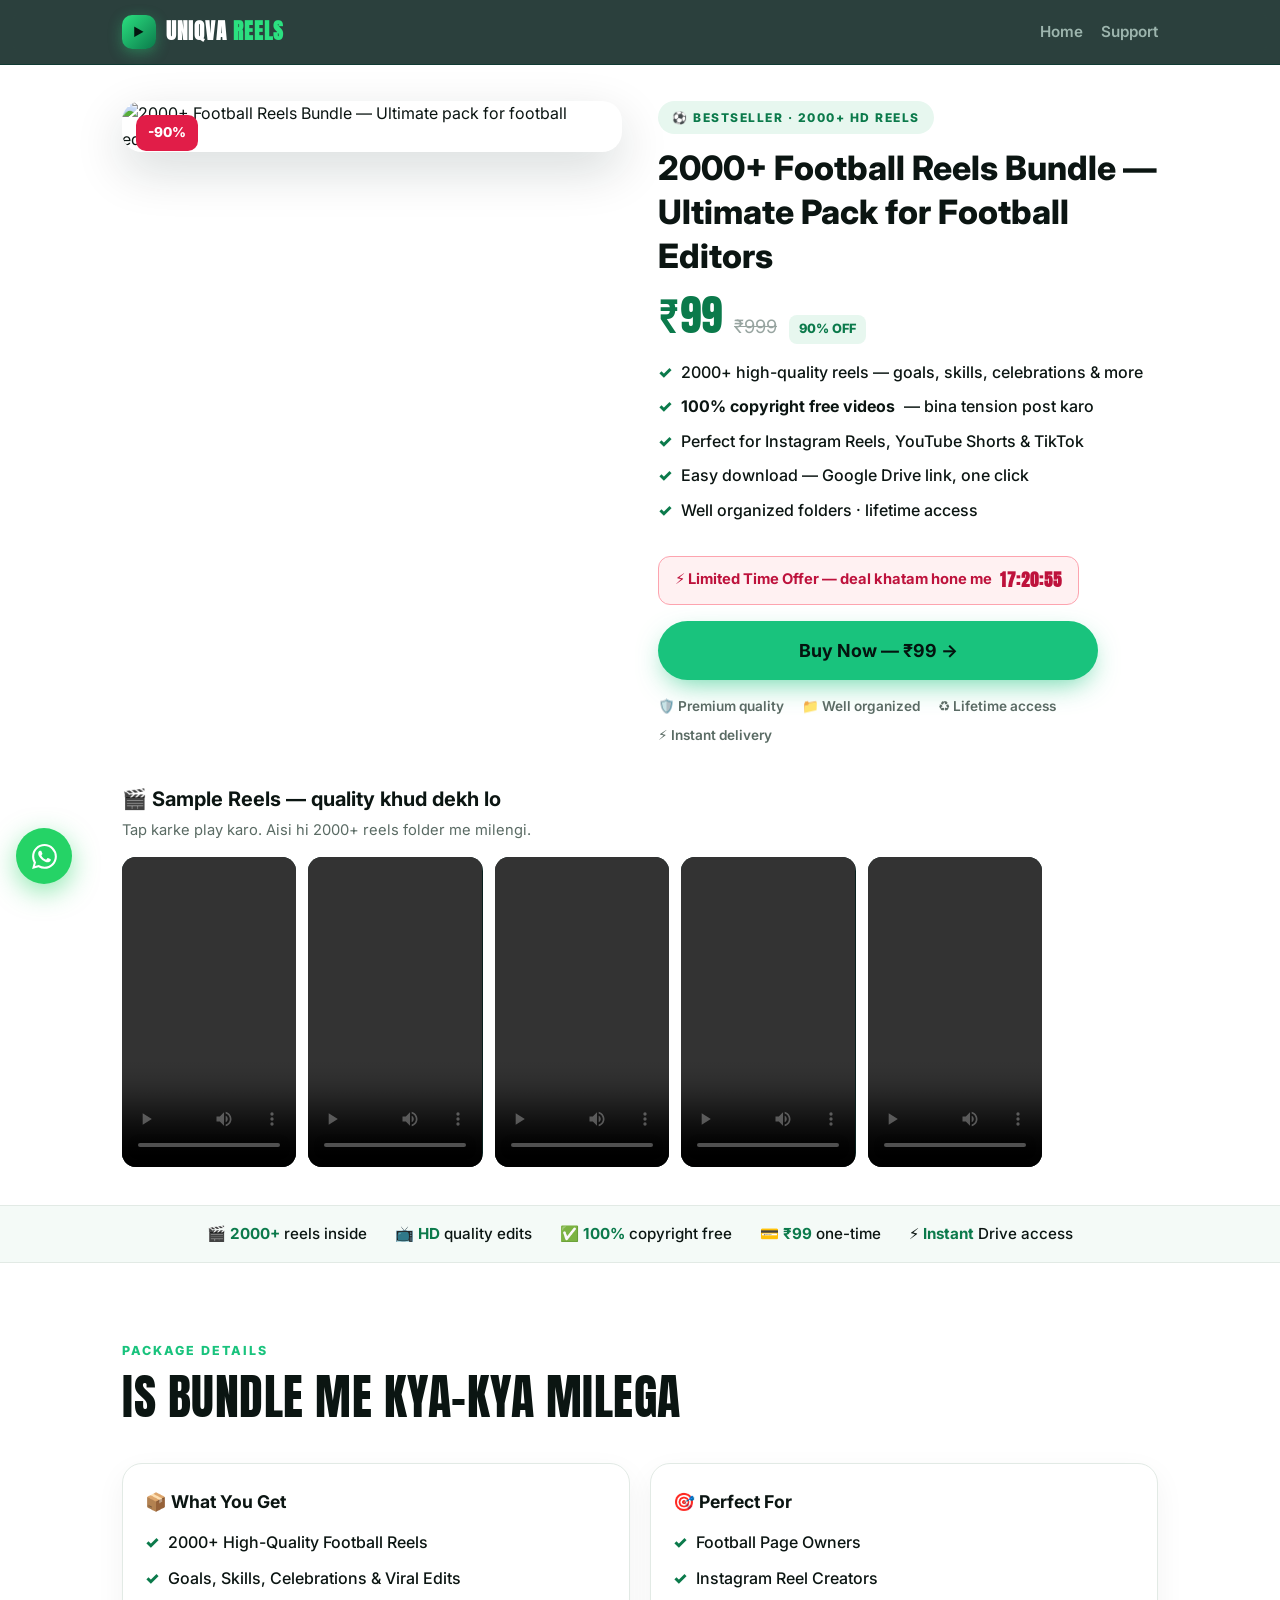
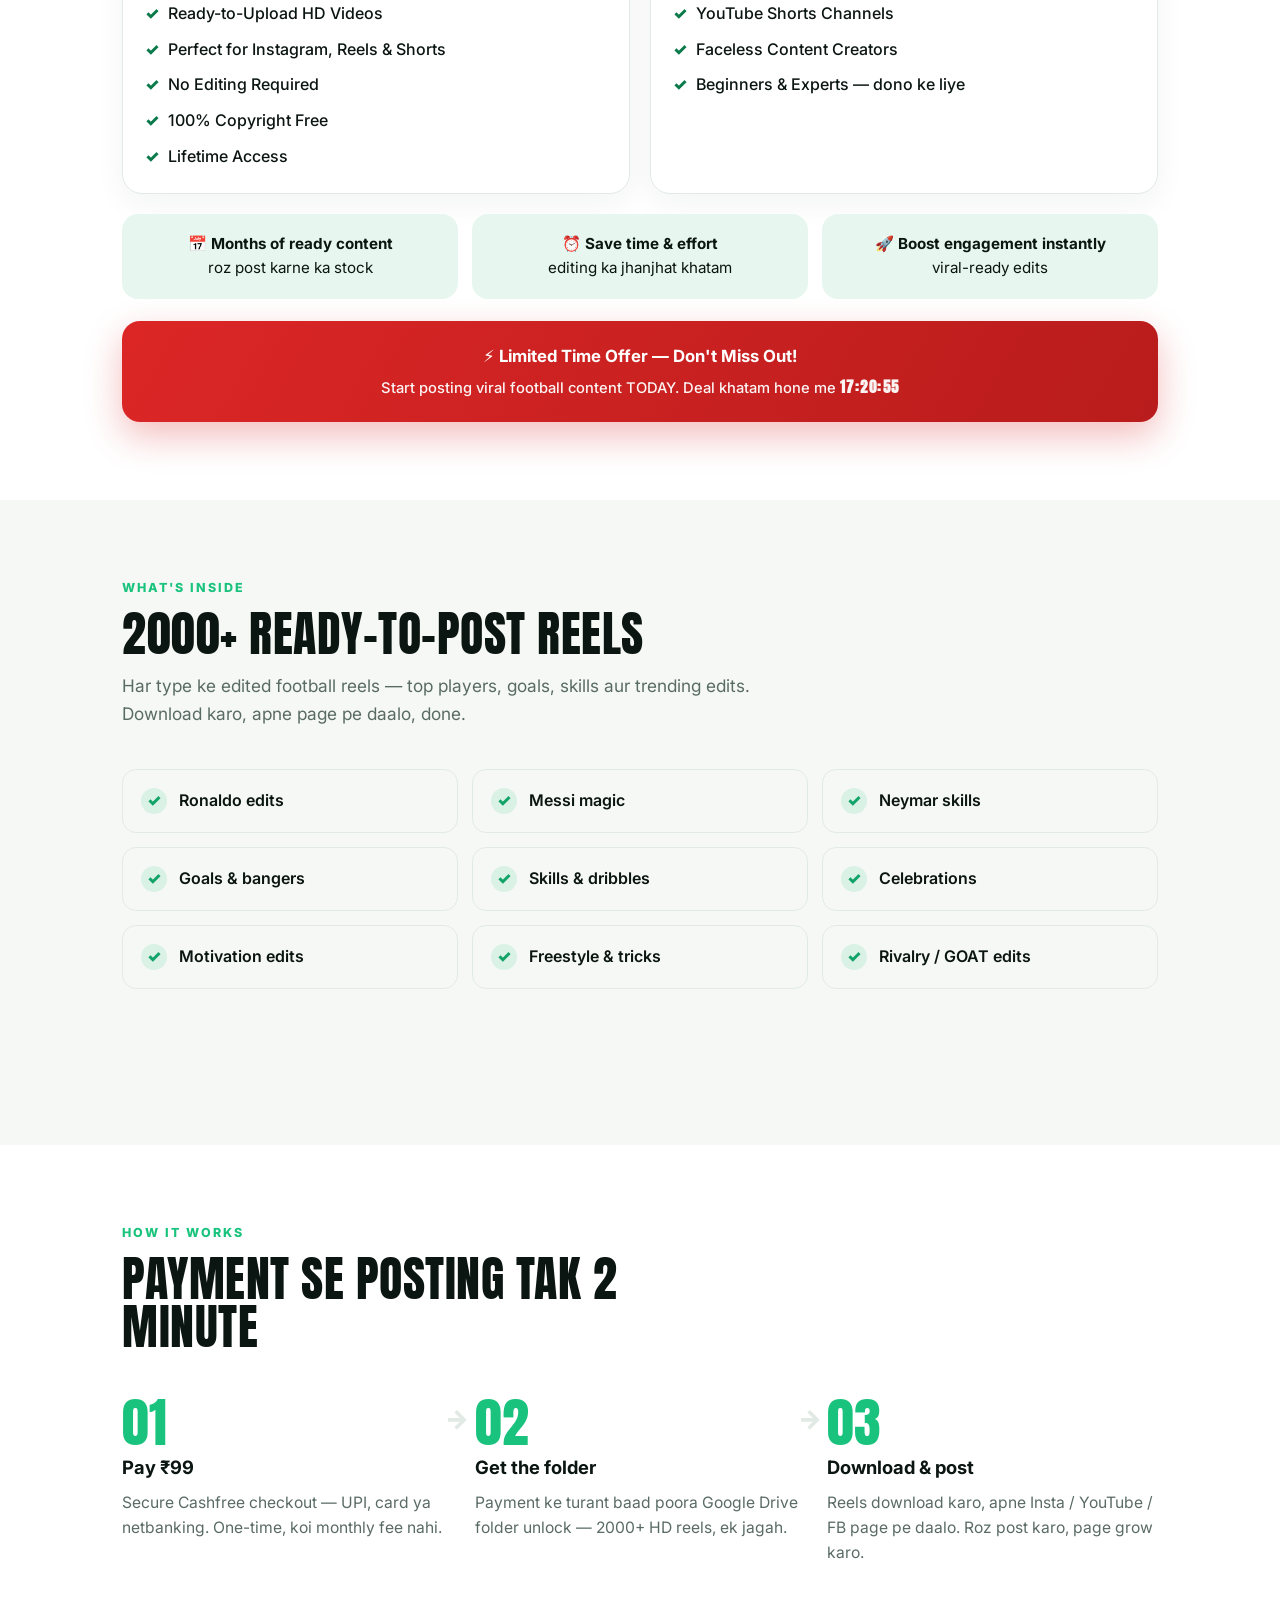
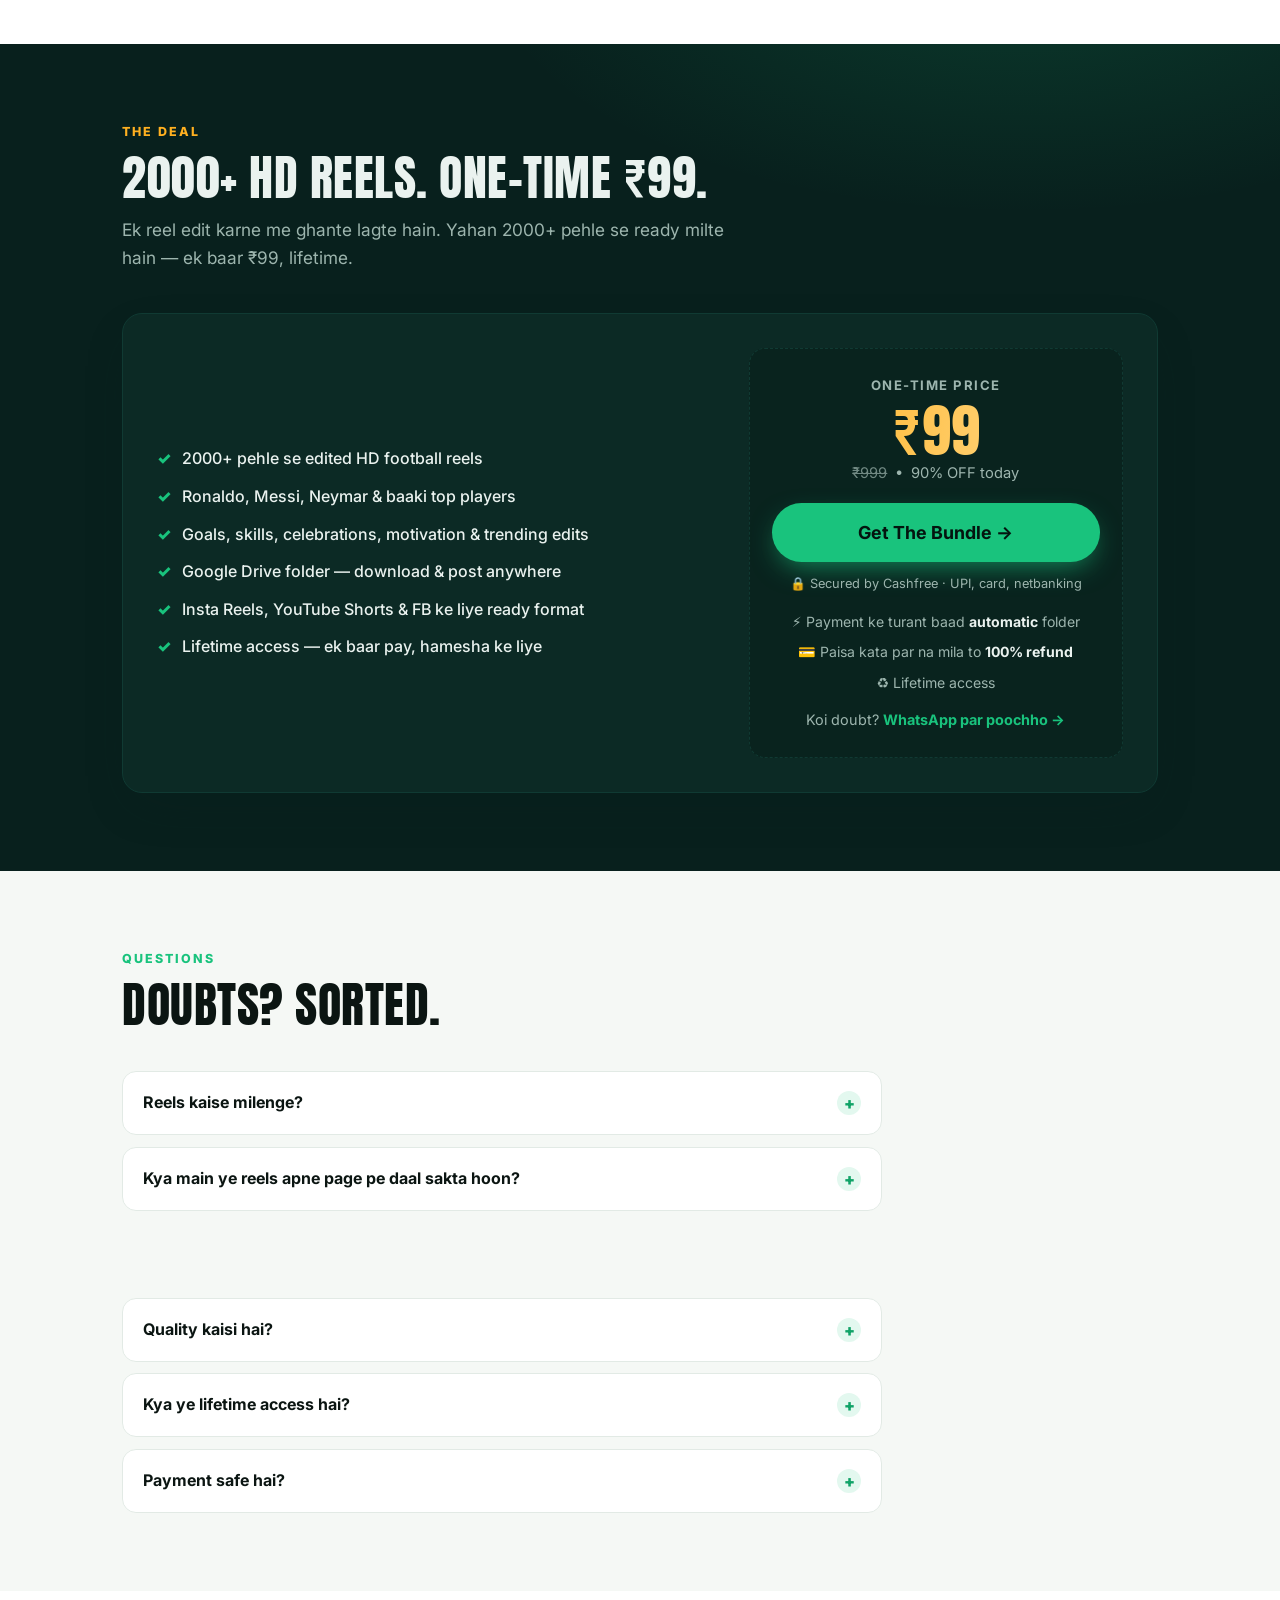
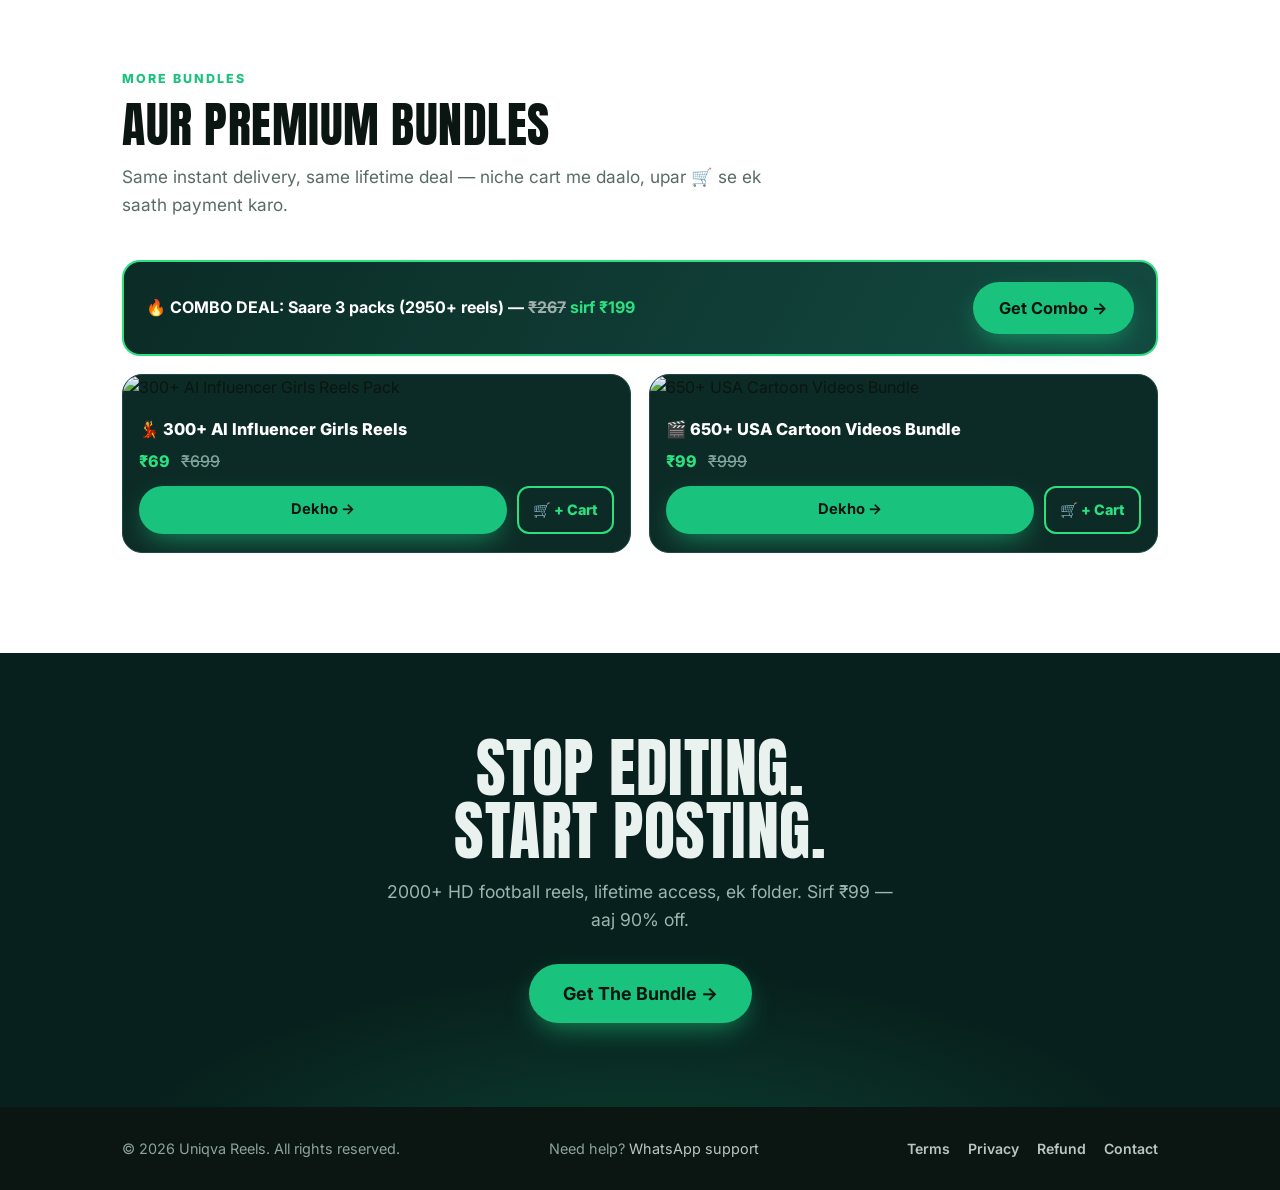
==== commit caa9db98: "Remove reviews section from all product pages Co-Authored-By: Claude Opus 4.8 <noreply@anthropic.com" ====
--- a/uniqva-courses/uniqva-courses/index.html
+++ b/uniqva-courses/uniqva-courses/index.html
@@ -130,25 +130,6 @@
     <span>&#9889; <b>Instant</b> Drive access</span>
   </div>
 </div>
-
-<!-- ===================== REVIEWS ===================== -->
-<section class="section anim" id="reviews">
-  <div class="wrap">
-    <div class="sec-head">
-      <div class="sec-eyebrow">Reviews</div>
-      <h2>&#11088; Buyers kya kehte hain</h2>
-      <p>Asli buyers ke reviews &mdash; jaise aate hain, yahan lagte hain.</p>
-    </div>
-    <div class="rev-grid">
-      <div class="rev-cta" style="grid-column:1/-1">
-        <div style="font-size:2rem; margin-bottom:8px">&#127942;</div>
-        <b>Aapne ye bundle kharida hai?</b><br>
-        Apna review WhatsApp karo &mdash; yahan photo ke saath feature hoga! &#127881;<br><br>
-        <a href="https://wa.me/917992076544?text=Maine%20Football%20Reels%20Bundle%20kharida%20hai.%20Mera%20review%3A%20" target="_blank" rel="noopener">&#128172; Apna review bhejo &rarr;</a>
-      </div>
-    </div>
-  </div>
-</section>
 
 <!-- ===================== WHAT YOU GET ===================== -->
 <section class="section alt anim" id="whatyouget">
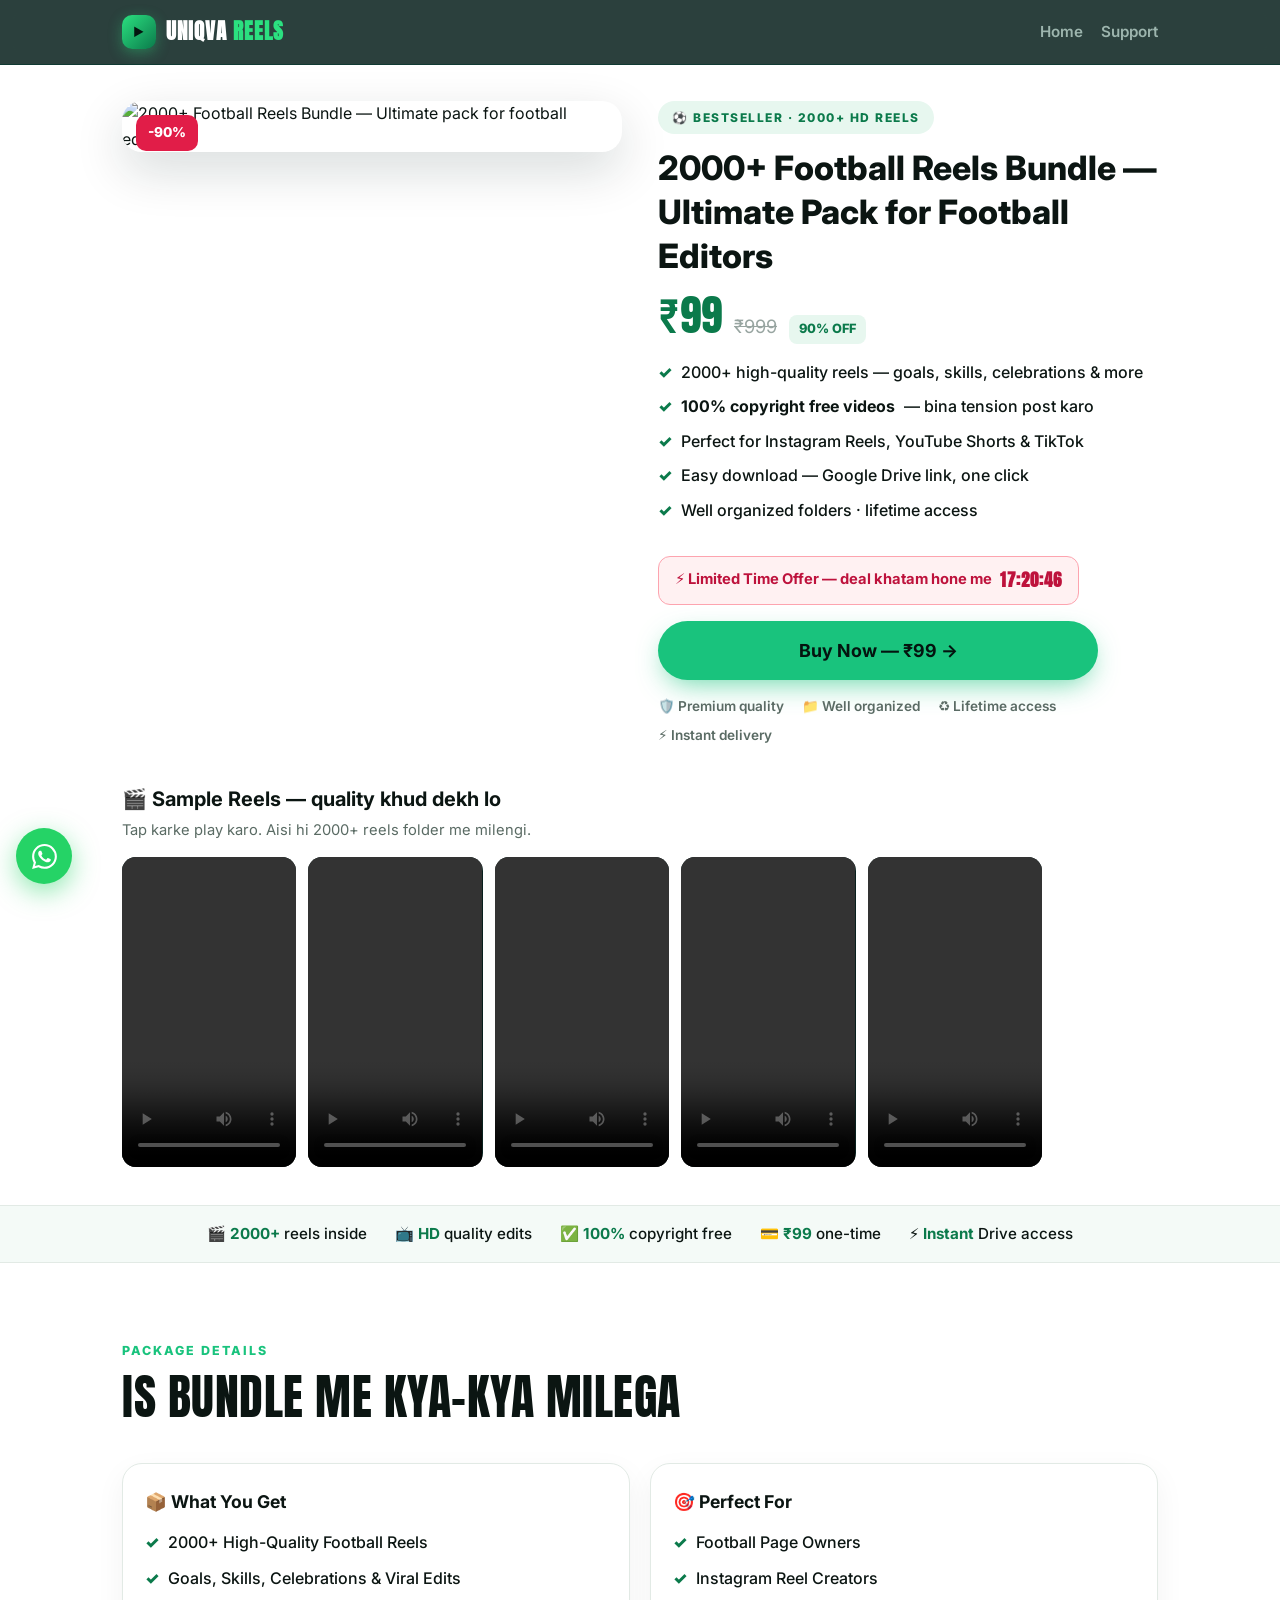
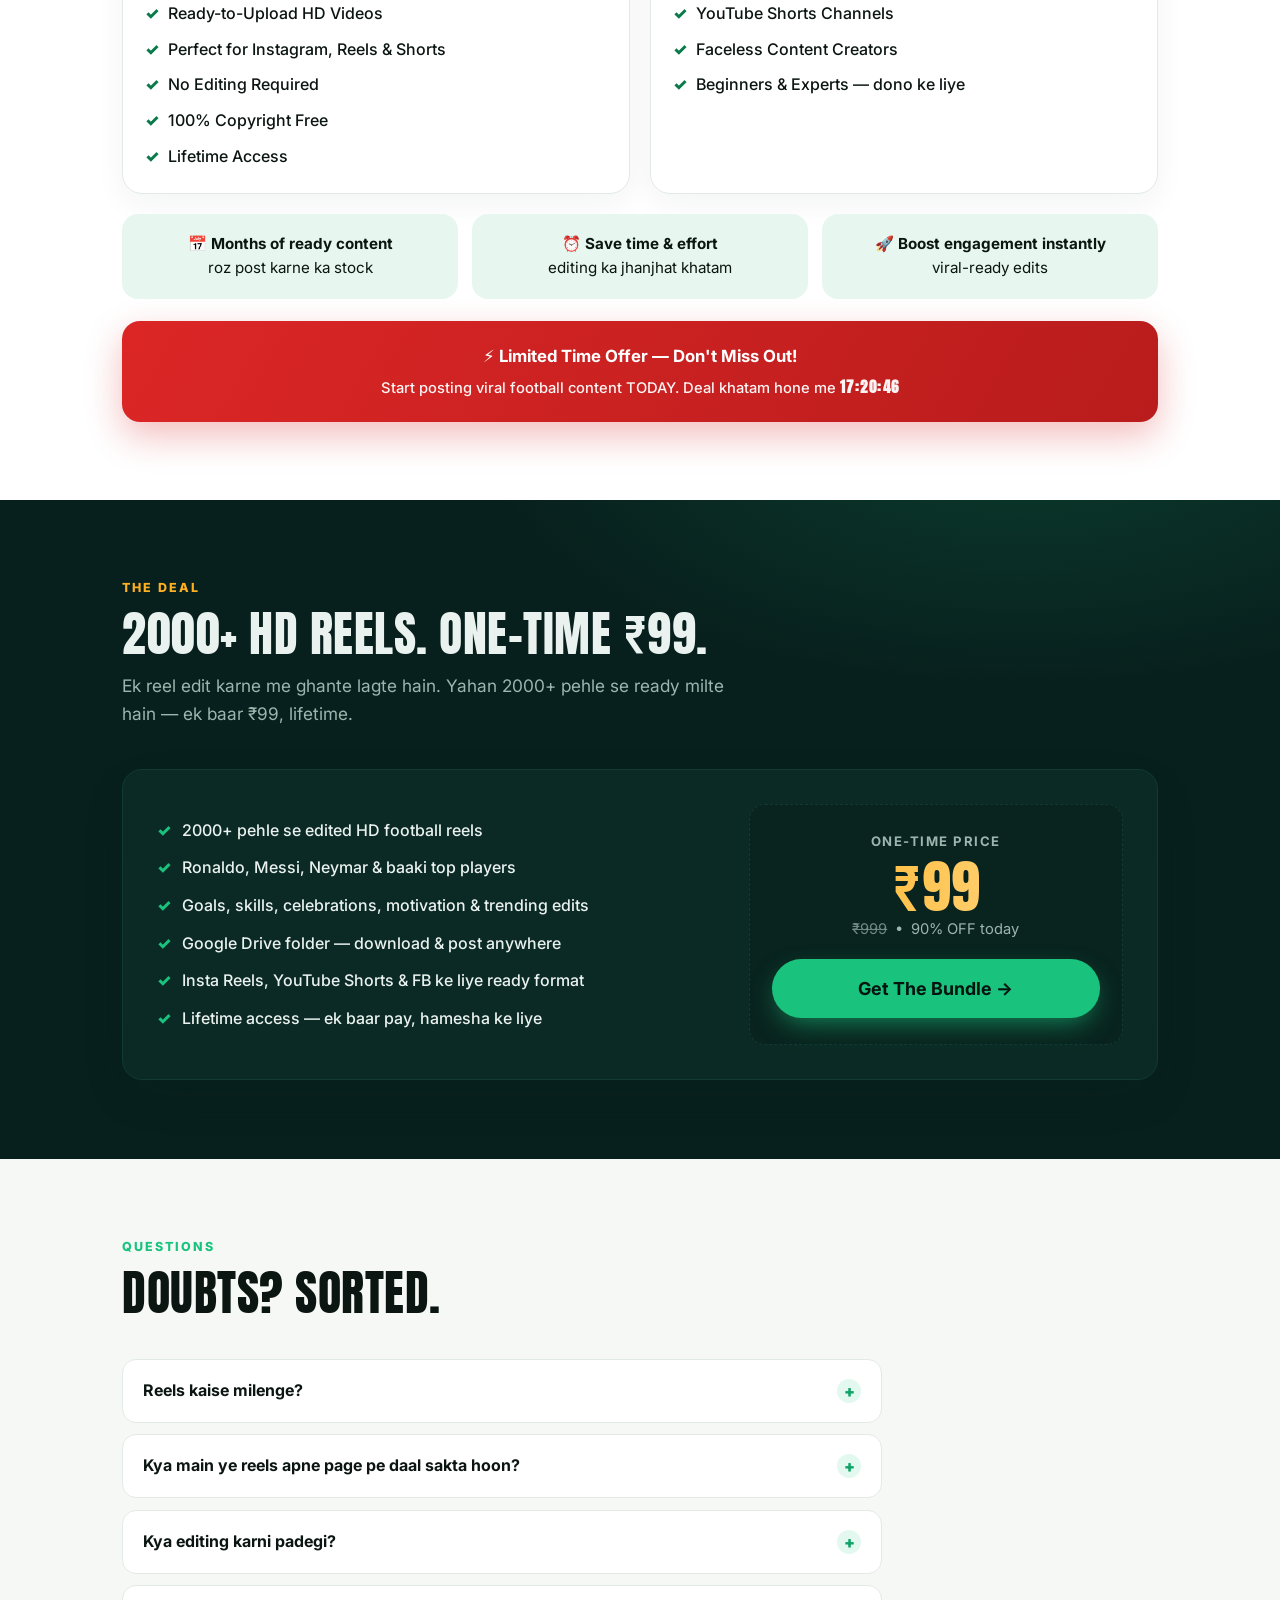
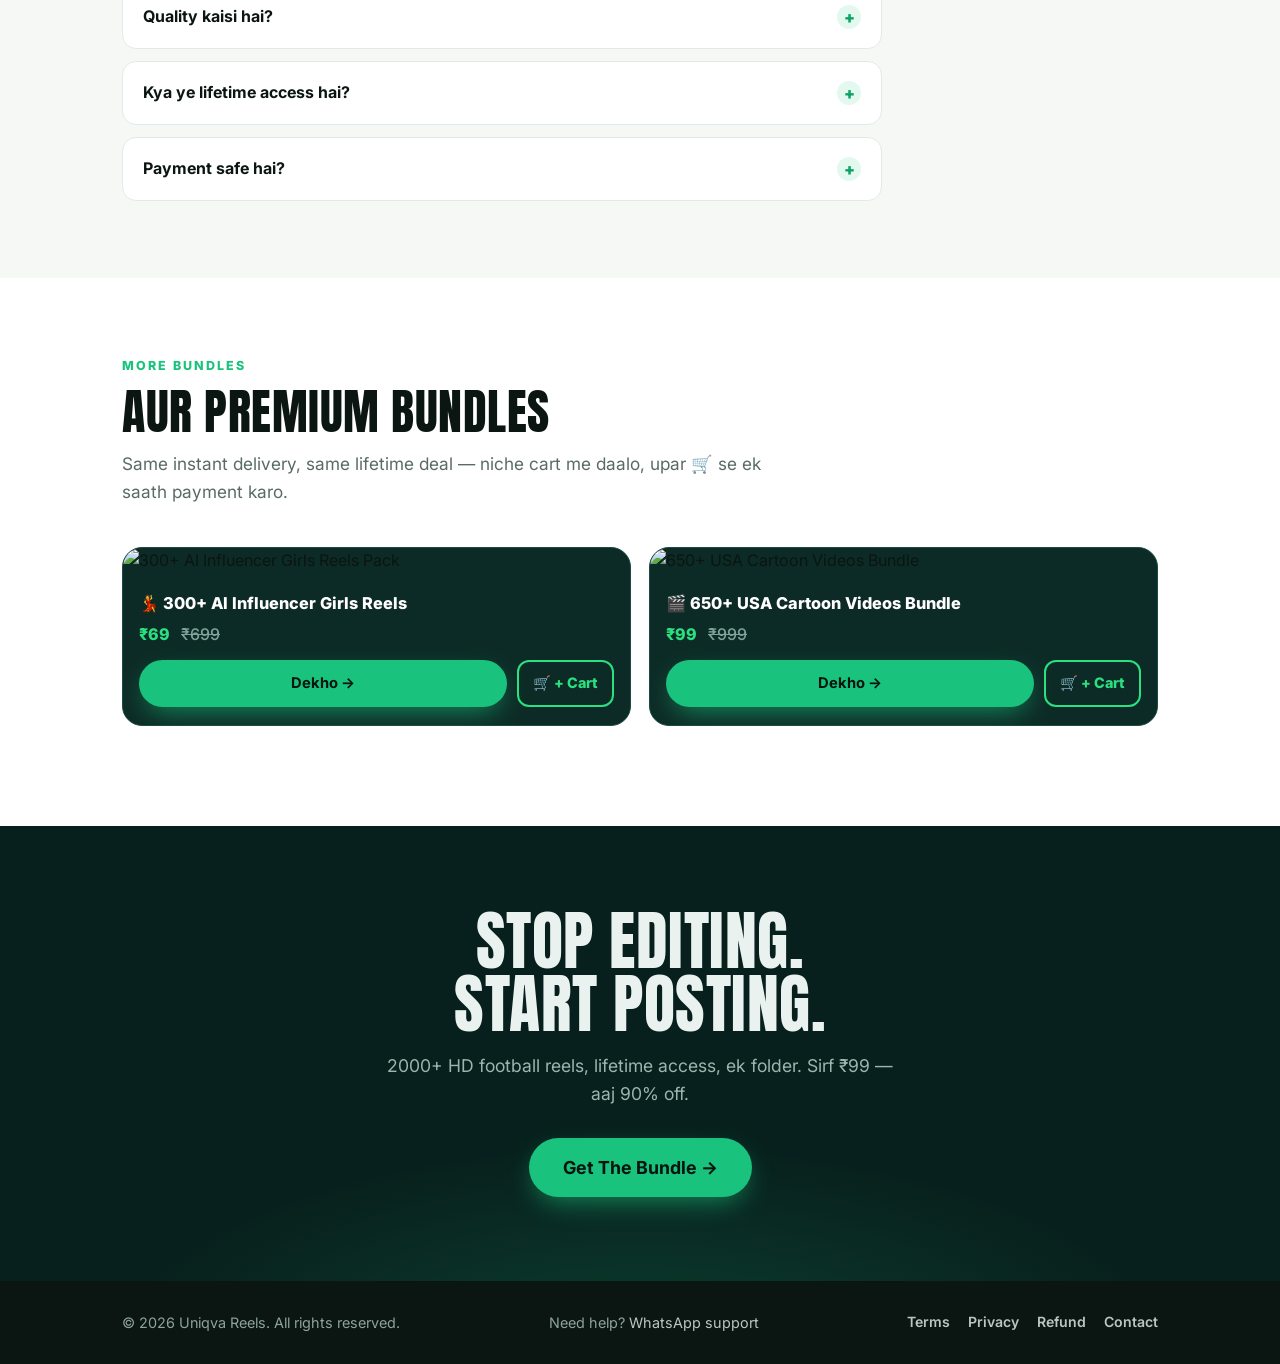
==== commit 59d1a12e: "Clean product pages + fix cart drawer/checkout overlap - Buy Now now closes the cart drawer/bar firs" ====
--- a/uniqva-courses/uniqva-courses/index.html
+++ b/uniqva-courses/uniqva-courses/index.html
@@ -174,44 +174,6 @@
   </div>
 </section>
 
-<!-- ===================== WHAT'S INSIDE ===================== -->
-<section class="section" id="inside">
-  <div class="wrap">
-    <div class="sec-head">
-      <div class="sec-eyebrow">What's inside</div>
-      <h2>2000+ ready-to-post reels</h2>
-      <p>Har type ke edited football reels &mdash; top players, goals, skills aur trending edits. Download karo, apne page pe daalo, done.</p>
-    </div>
-    <div class="cat-grid" id="catGrid"><!-- filled by app.js --></div>
-  </div>
-</section>
-
-<!-- ===================== HOW IT WORKS ===================== -->
-<section class="section alt" id="how">
-  <div class="wrap">
-    <div class="sec-head">
-      <div class="sec-eyebrow">How it works</div>
-      <h2>Payment se posting tak 2 minute</h2>
-    </div>
-    <div class="steps">
-      <div class="step green">
-        <div class="no">01</div>
-        <h3>Pay &#8377;99</h3>
-        <p>Secure Cashfree checkout &mdash; UPI, card ya netbanking. One-time, koi monthly fee nahi.</p>
-      </div>
-      <div class="step green">
-        <div class="no">02</div>
-        <h3>Get the folder</h3>
-        <p>Payment ke turant baad poora Google Drive folder unlock &mdash; 2000+ HD reels, ek jagah.</p>
-      </div>
-      <div class="step green">
-        <div class="no">03</div>
-        <h3>Download &amp; post</h3>
-        <p>Reels download karo, apne Insta / YouTube / FB page pe daalo. Roz post karo, page grow karo.</p>
-      </div>
-    </div>
-  </div>
-</section>
 
 <!-- ===================== VALUE / PRICING ===================== -->
 <section class="section value" id="pricing">
@@ -236,13 +198,6 @@
         <div class="big">&#8377;99</div>
         <div class="small"><s>&#8377;999</s> &nbsp;&bull;&nbsp; 90% OFF today</div>
         <button type="button" class="btn btn-go btn-lg pay btn-pulse" data-buy data-course="football">Get The Bundle &rarr;</button>
-        <div class="secure">&#128274; Secured by Cashfree &middot; UPI, card, netbanking</div>
-        <div class="buy-trust">
-          <span>&#9889; Payment ke turant baad <b>automatic</b> folder</span>
-          <span>&#128179; Paisa kata par na mila to <b>100% refund</b></span>
-          <span>&#9851;&#65039; Lifetime access</span>
-        </div>
-        <div class="buy-help">Koi doubt? <a href="https://wa.me/917992076544" target="_blank" rel="noopener">WhatsApp par poochho &rarr;</a></div>
       </div>
     </div>
   </div>
@@ -279,10 +234,6 @@
       <div class="sec-eyebrow">More bundles</div>
       <h2>Aur premium bundles</h2>
       <p>Same instant delivery, same lifetime deal &mdash; niche cart me daalo, upar &#128722; se ek saath payment karo.</p>
-    </div>
-    <div style="display:flex; align-items:center; justify-content:space-between; gap:14px; flex-wrap:wrap; background:linear-gradient(120deg,#0B2B26,#134A40); border:2px solid #2BE080; color:#fff; border-radius:18px; padding:20px 22px; margin-bottom:18px" class="anim">
-      <span style="font-weight:700">&#128293; COMBO DEAL: <b>Saare 3 packs (2950+ reels)</b> &mdash; <s style="opacity:.6">&#8377;267</s> <b style="color:#2BE080">sirf &#8377;199</b></span>
-      <button type="button" class="btn btn-go btn-pulse" data-buy data-course="combo" style="white-space:nowrap">Get Combo &rarr;</button>
     </div>
     <div class="mb-grid">
       <div class="mb-card anim">
--- a/uniqva-courses/uniqva-courses/style.css
+++ b/uniqva-courses/uniqva-courses/style.css
@@ -507,6 +507,15 @@
   padding:10px 14px; font-weight:800; cursor:pointer; font-family:inherit; font-size:.9rem; white-space:nowrap;
 }
 
+/* ====================== CHECKOUT MODAL POLISH ====================== */
+/* modal hamesha cart-drawer/bar ke UPAR + neeche-se-upar smooth entry */
+.modal-bg{ z-index:500 !important }
+@keyframes modalUp{
+  from{ transform:translateY(80px); opacity:0 }
+  to{ transform:none; opacity:1 }
+}
+.modal-bg.show .modal{ animation:modalUp .38s cubic-bezier(.22,.61,.36,1) }
+
 /* ====================== REDUCED MOTION SAFETY ====================== */
 @media (prefers-reduced-motion:reduce){
   html.js-reveal .reveal,
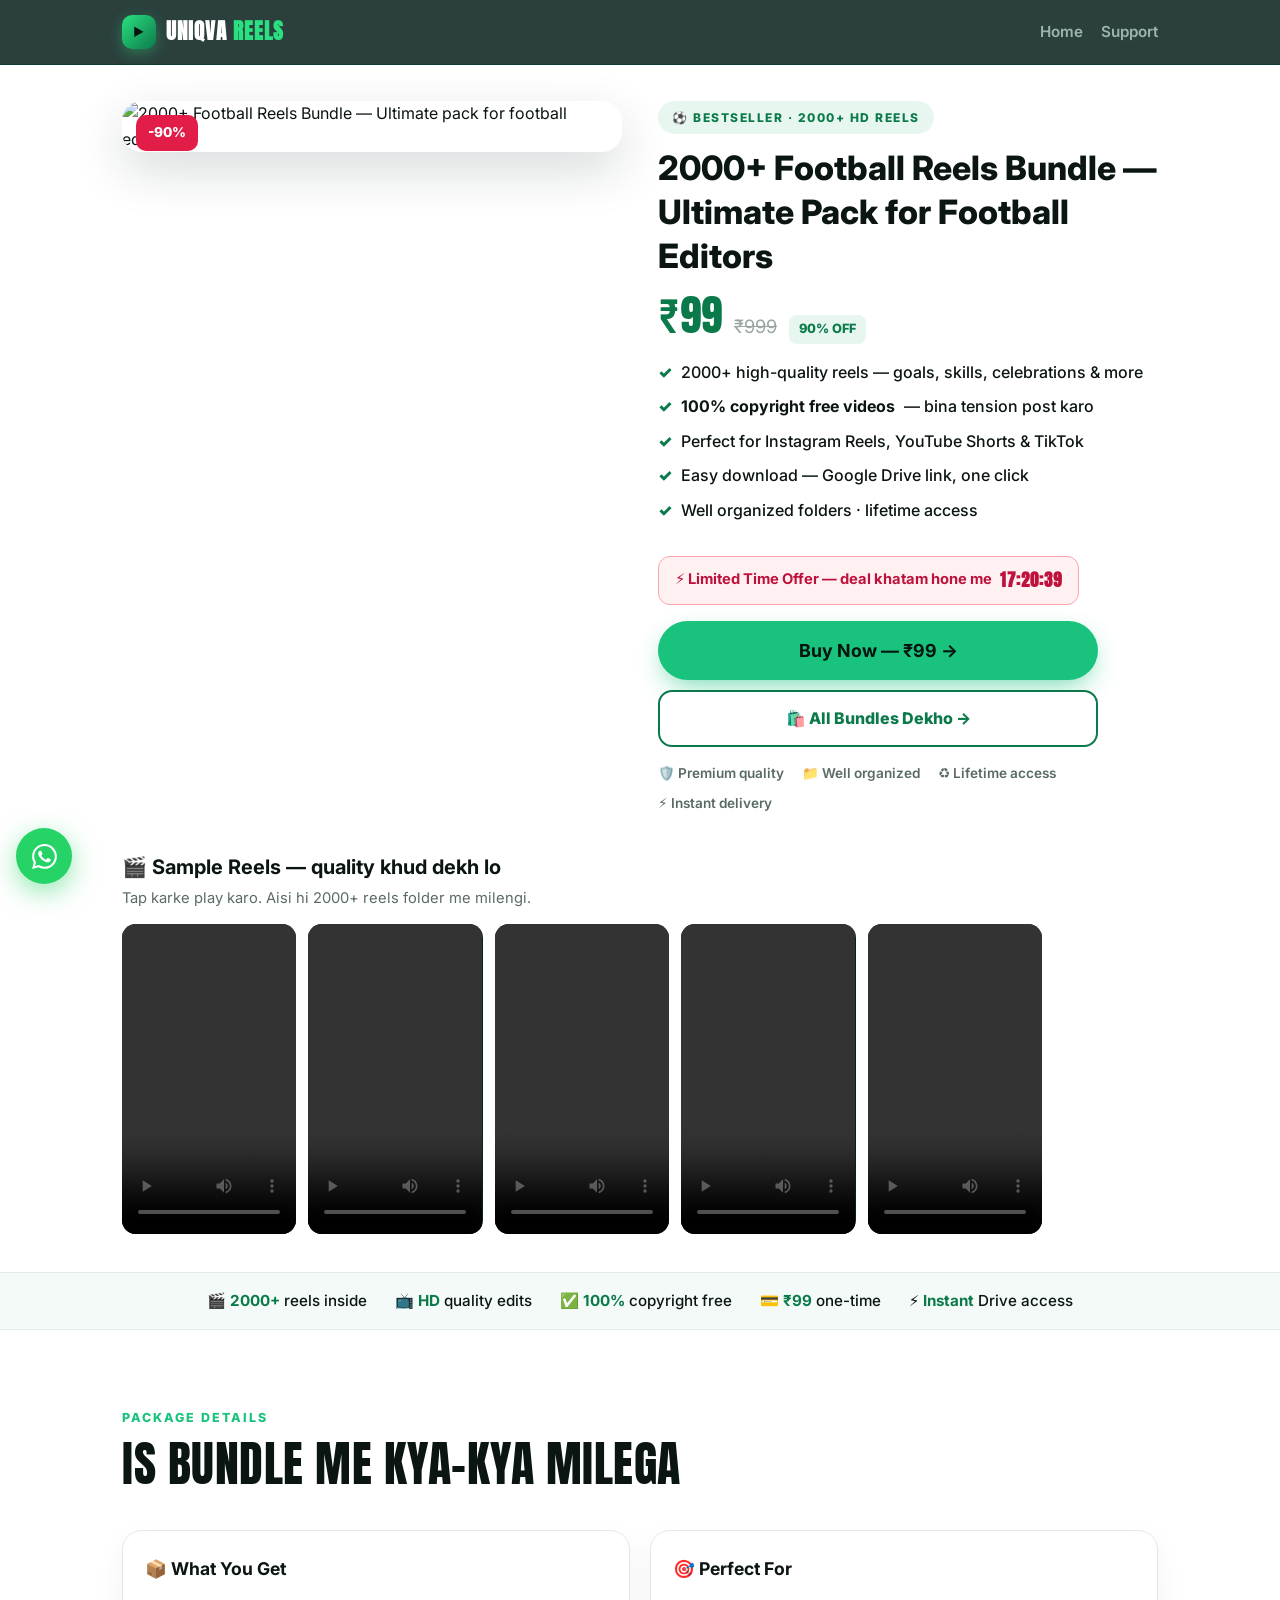
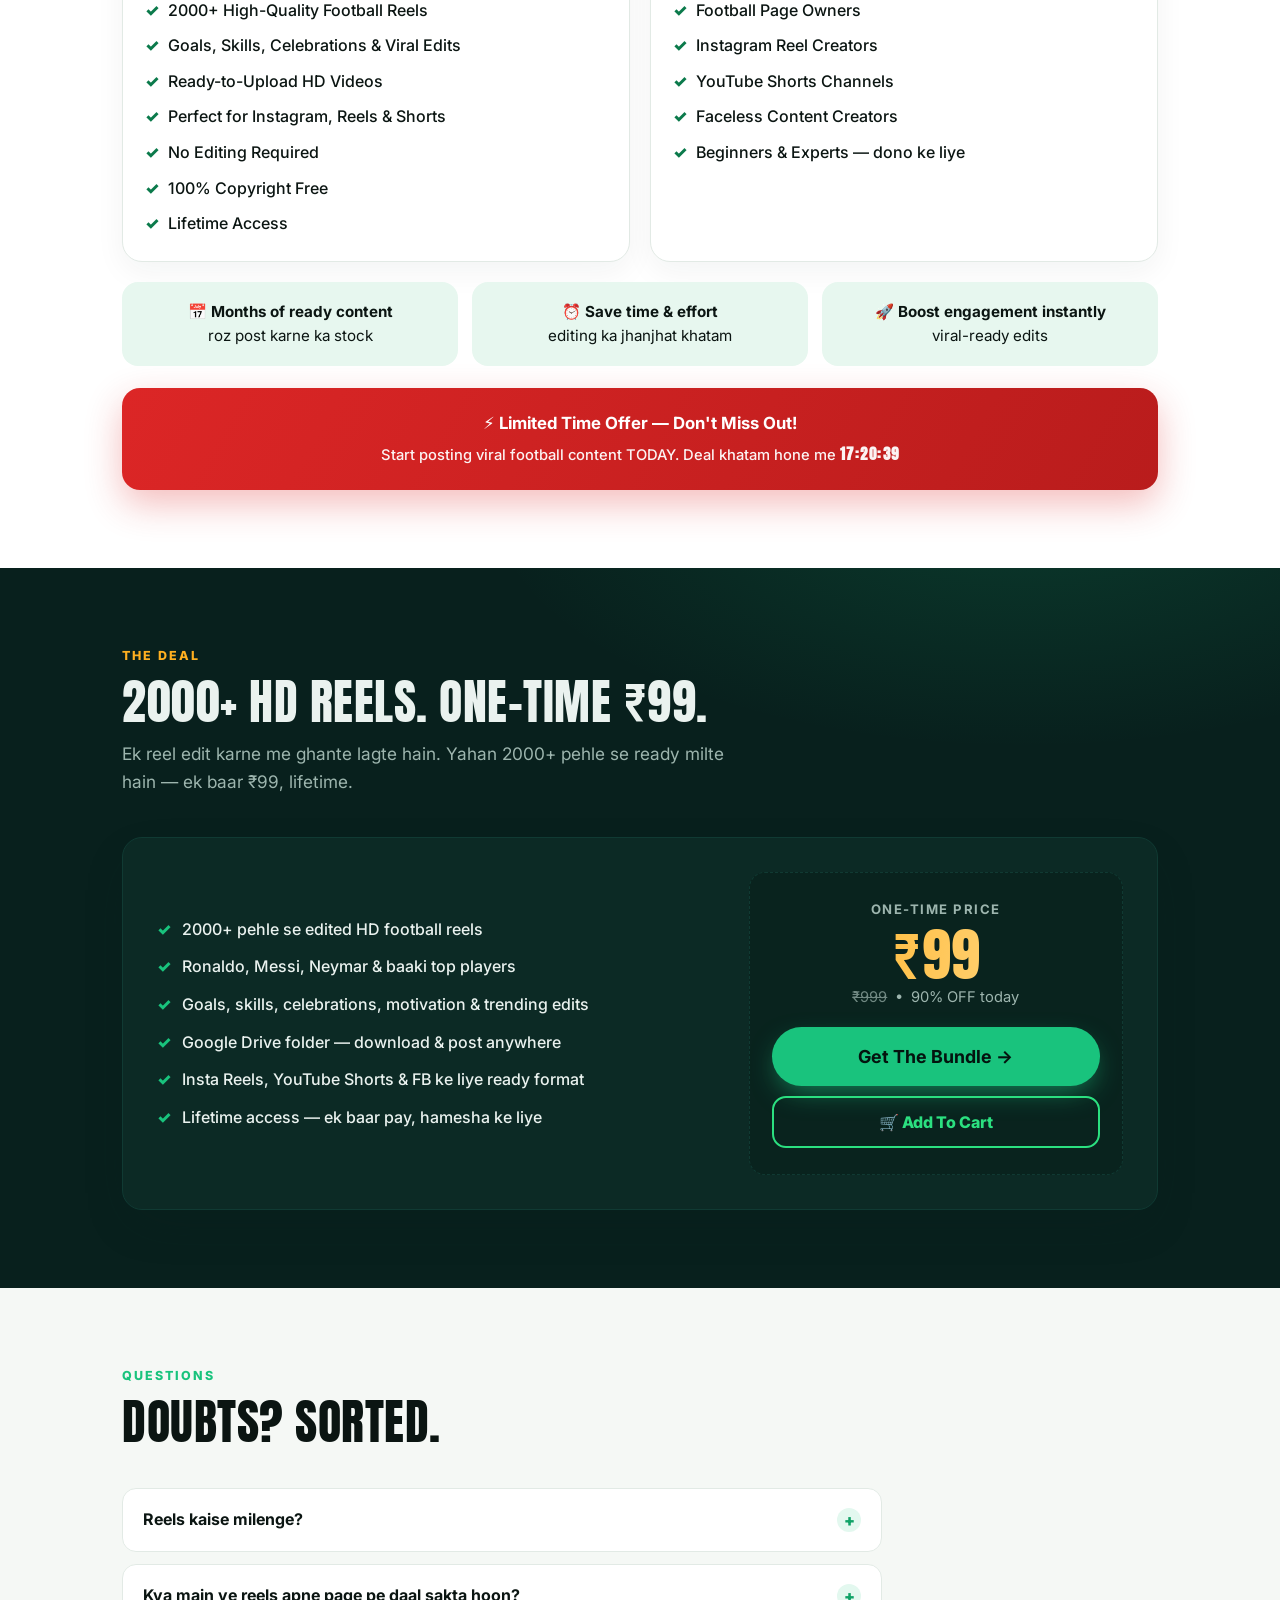
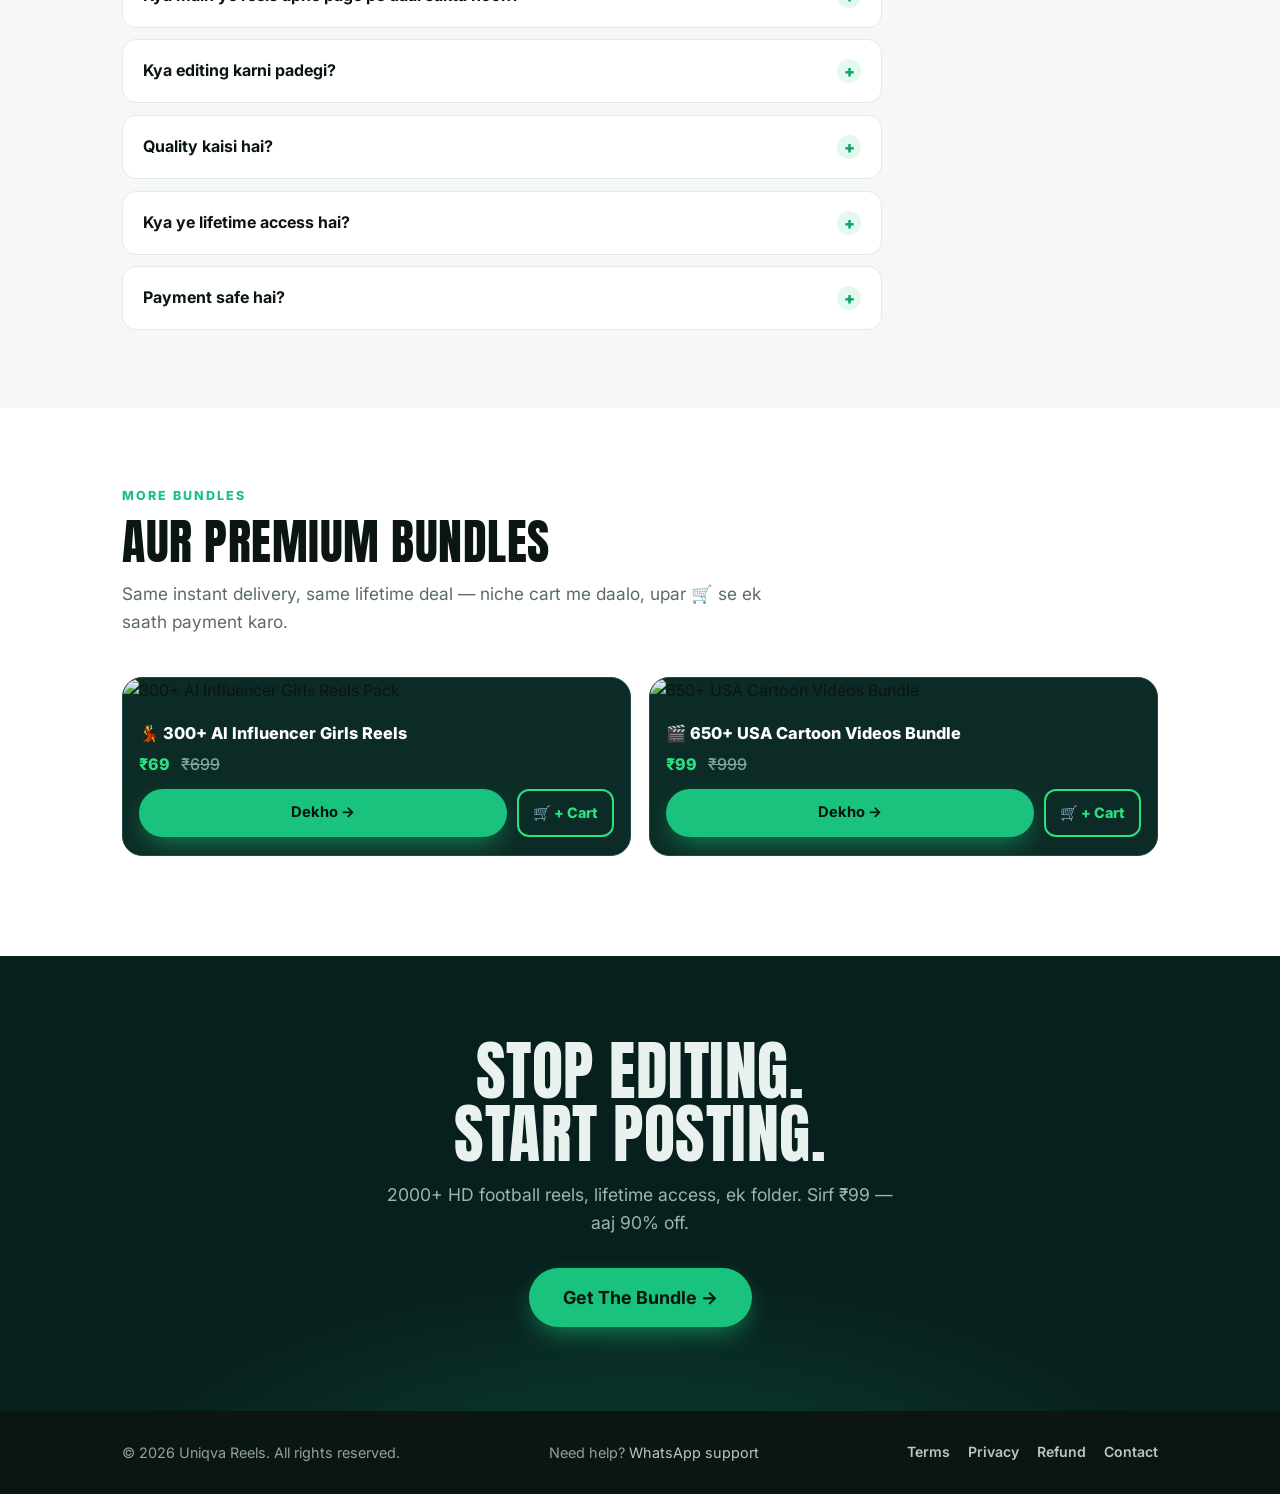
==== commit d6bcd90e: "Home page: All Bundles button in hero + Add To Cart in deal box Co-Authored-By: Claude Opus 4.8 <nor" ====
--- a/uniqva-courses/uniqva-courses/index.html
+++ b/uniqva-courses/uniqva-courses/index.html
@@ -95,6 +95,7 @@
 
         <div class="ph-cta" style="margin-top:16px">
           <button type="button" class="btn btn-go btn-lg pay btn-pulse" data-buy data-course="football">Buy Now &mdash; &#8377;99 &rarr;</button>
+          <a href="/shop.html" style="display:block; text-align:center; background:#fff; border:2px solid #0B7A4B; color:#0B7A4B; font-weight:800; padding:14px; border-radius:14px; text-decoration:none; font-size:1rem">&#128717;&#65039; All Bundles Dekho &rarr;</a>
         </div>
 
         <div class="ph-trust">
@@ -198,6 +199,8 @@
         <div class="big">&#8377;99</div>
         <div class="small"><s>&#8377;999</s> &nbsp;&bull;&nbsp; 90% OFF today</div>
         <button type="button" class="btn btn-go btn-lg pay btn-pulse" data-buy data-course="football">Get The Bundle &rarr;</button>
+        <button type="button" data-addcart="football" style="width:100%; margin-top:10px; background:transparent; border:2px solid #2BE080; color:#2BE080; font-weight:800; padding:14px; border-radius:14px; cursor:pointer; font-family:inherit; font-size:1rem">&#128722; Add To Cart</button>
+        <a class="addcart-note" href="/shop.html" style="display:none; margin-top:10px; color:#2BE080; font-weight:700; text-decoration:none">&#128722; Cart dekho &amp; ek saath payment karo &rarr;</a>
       </div>
     </div>
   </div>
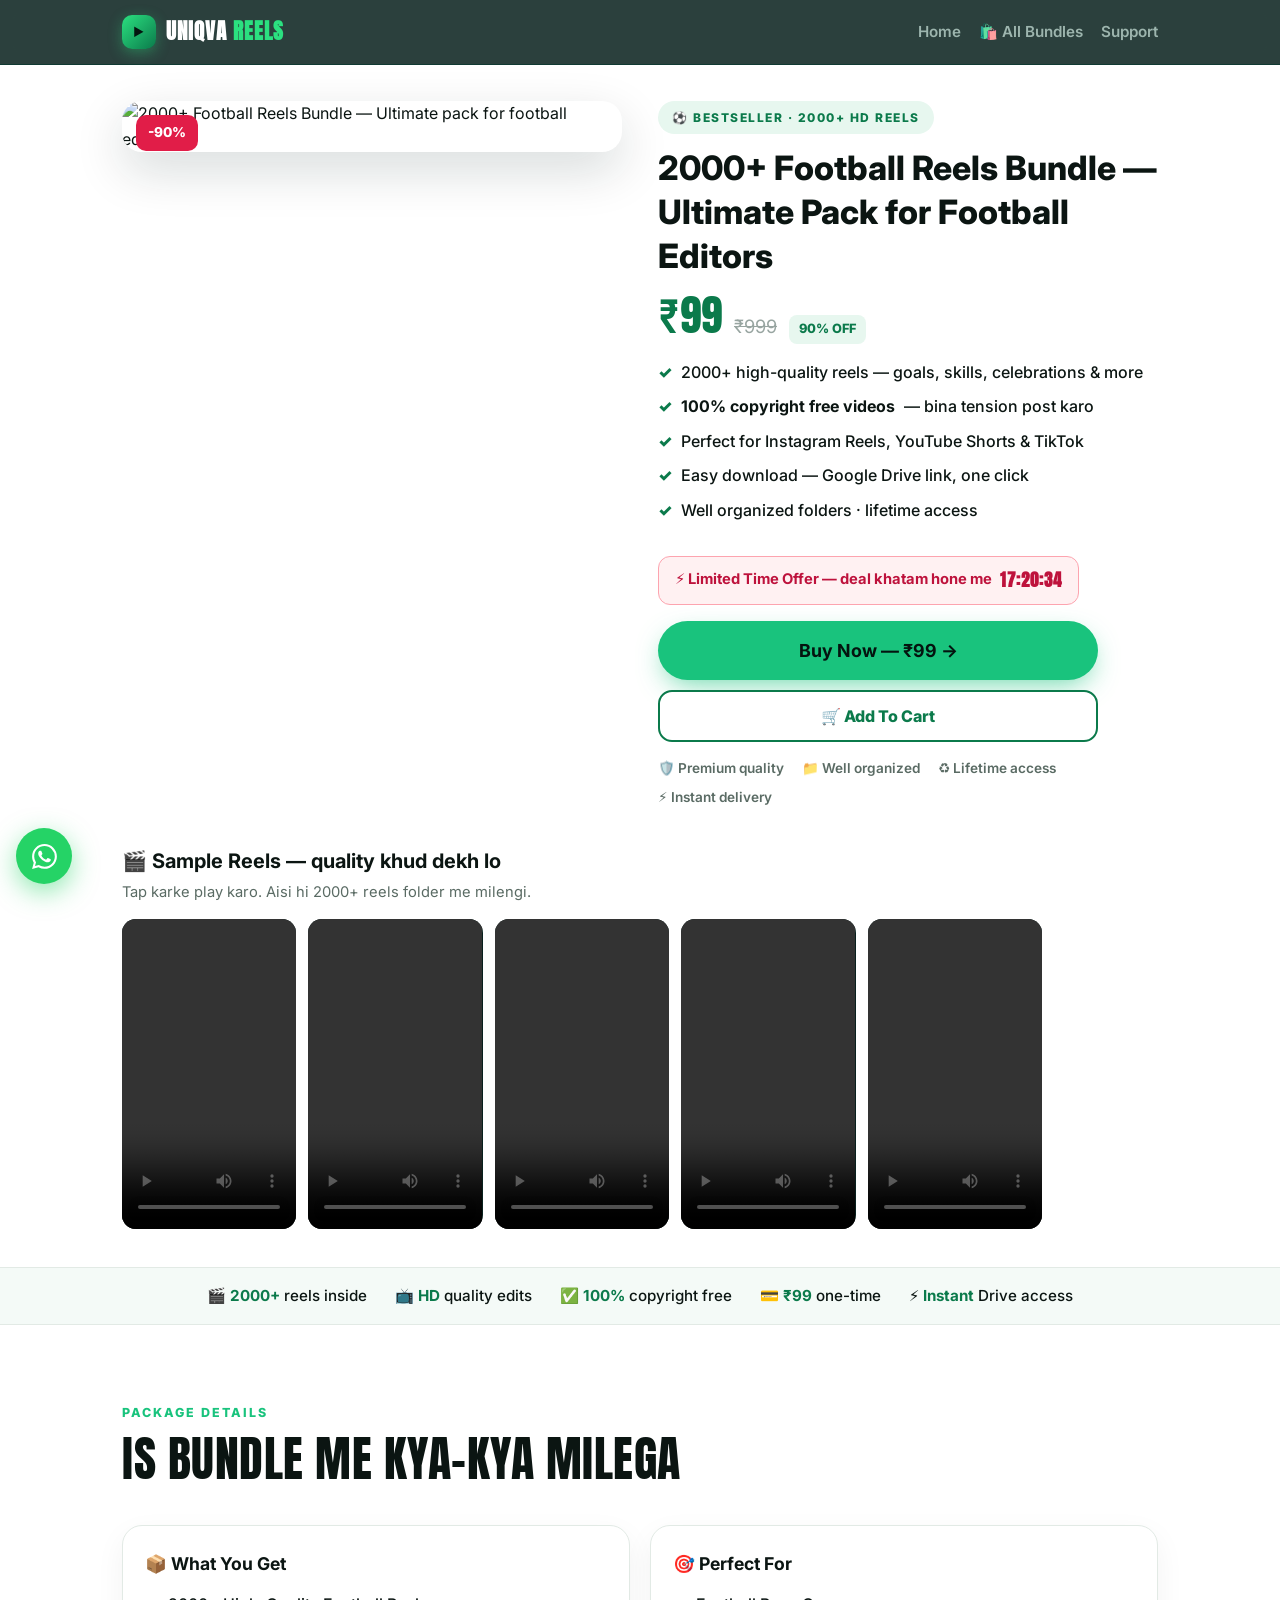
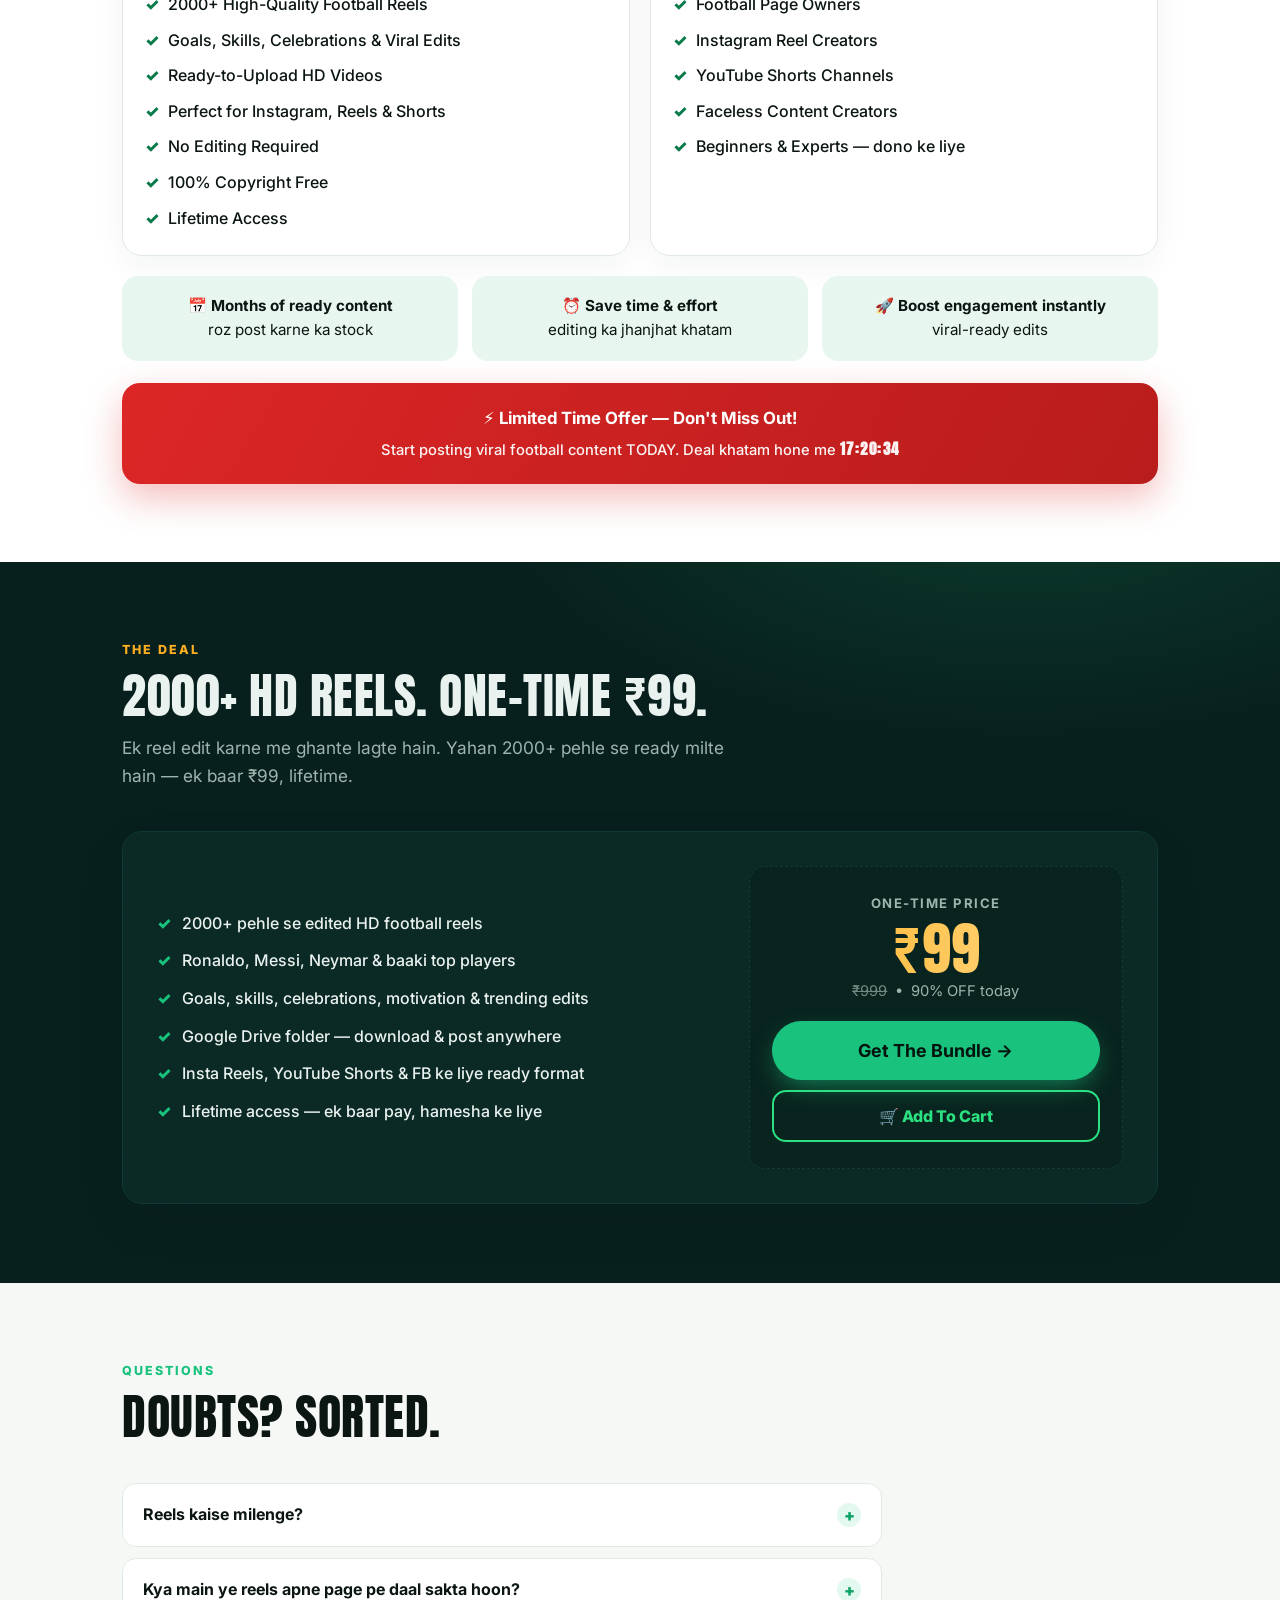
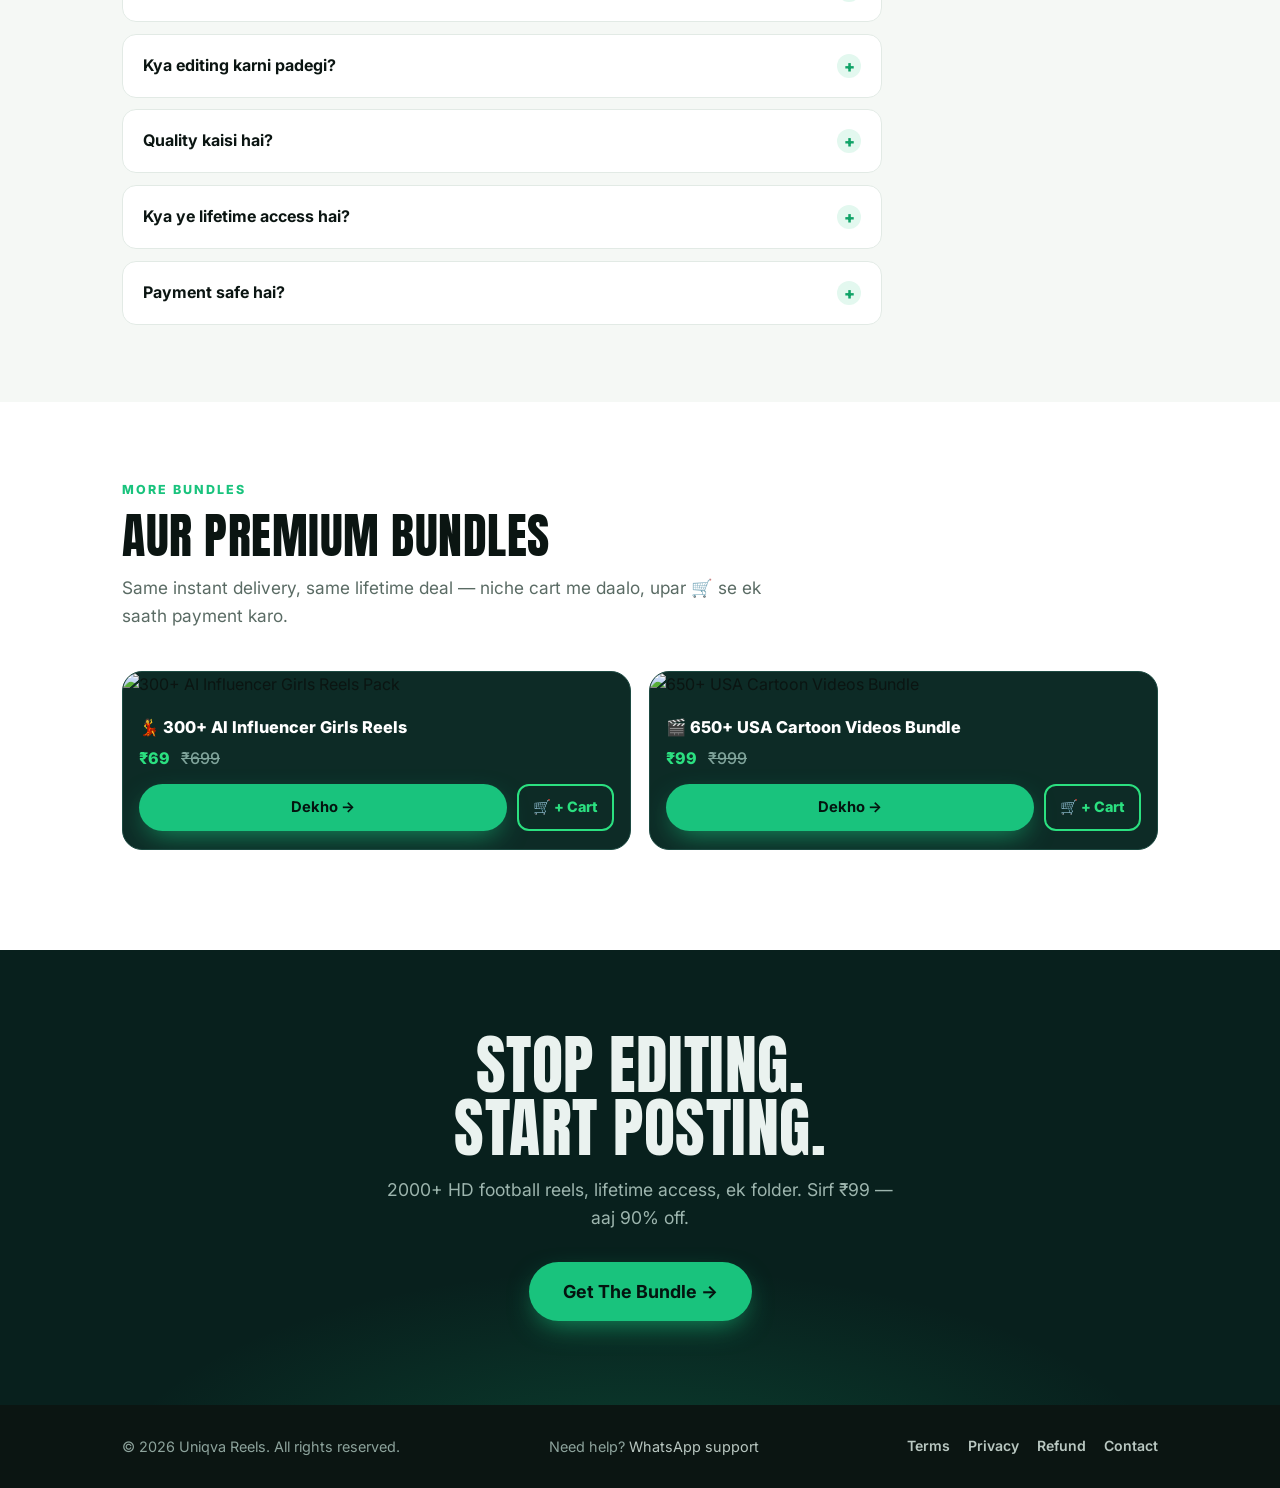
==== commit 56ed8c0b: "Nav: All Bundles link on product pages; Add To Cart under hero Buy Now on all packs Co-Authored-By: " ====
--- a/uniqva-courses/uniqva-courses/index.html
+++ b/uniqva-courses/uniqva-courses/index.html
@@ -57,6 +57,7 @@
     <a class="brand brand-uv" href="/"><span class="uv-play">&#9654;</span><span class="uv-name"><span class="n1">UNIQVA</span> <span class="n2">REELS</span></span></a>
     <span style="display:flex; gap:18px; align-items:center">
       <a class="access" href="/shop.html">Home</a>
+      <a class="access" href="/shop.html">&#128717;&#65039; All Bundles</a>
       <a class="access" href="/contact.html">Support</a>
       <a class="access nav-cart nav-cart-auto" href="/shop.html" aria-label="Cart">&#128722;<span class="nav-cart-n" id="navCartCount">0</span></a>
     </span>
@@ -95,7 +96,8 @@
 
         <div class="ph-cta" style="margin-top:16px">
           <button type="button" class="btn btn-go btn-lg pay btn-pulse" data-buy data-course="football">Buy Now &mdash; &#8377;99 &rarr;</button>
-          <a href="/shop.html" style="display:block; text-align:center; background:#fff; border:2px solid #0B7A4B; color:#0B7A4B; font-weight:800; padding:14px; border-radius:14px; text-decoration:none; font-size:1rem">&#128717;&#65039; All Bundles Dekho &rarr;</a>
+          <button type="button" data-addcart="football" style="width:100%; background:#fff; border:2px solid #0B7A4B; color:#0B7A4B; font-weight:800; padding:14px; border-radius:14px; cursor:pointer; font-family:inherit; font-size:1rem">&#128722; Add To Cart</button>
+          <a class="addcart-note" href="/shop.html" style="display:none; color:#0B7A4B; font-weight:700; text-decoration:none">&#128722; Cart dekho &amp; ek saath payment karo &rarr;</a>
         </div>
 
         <div class="ph-trust">
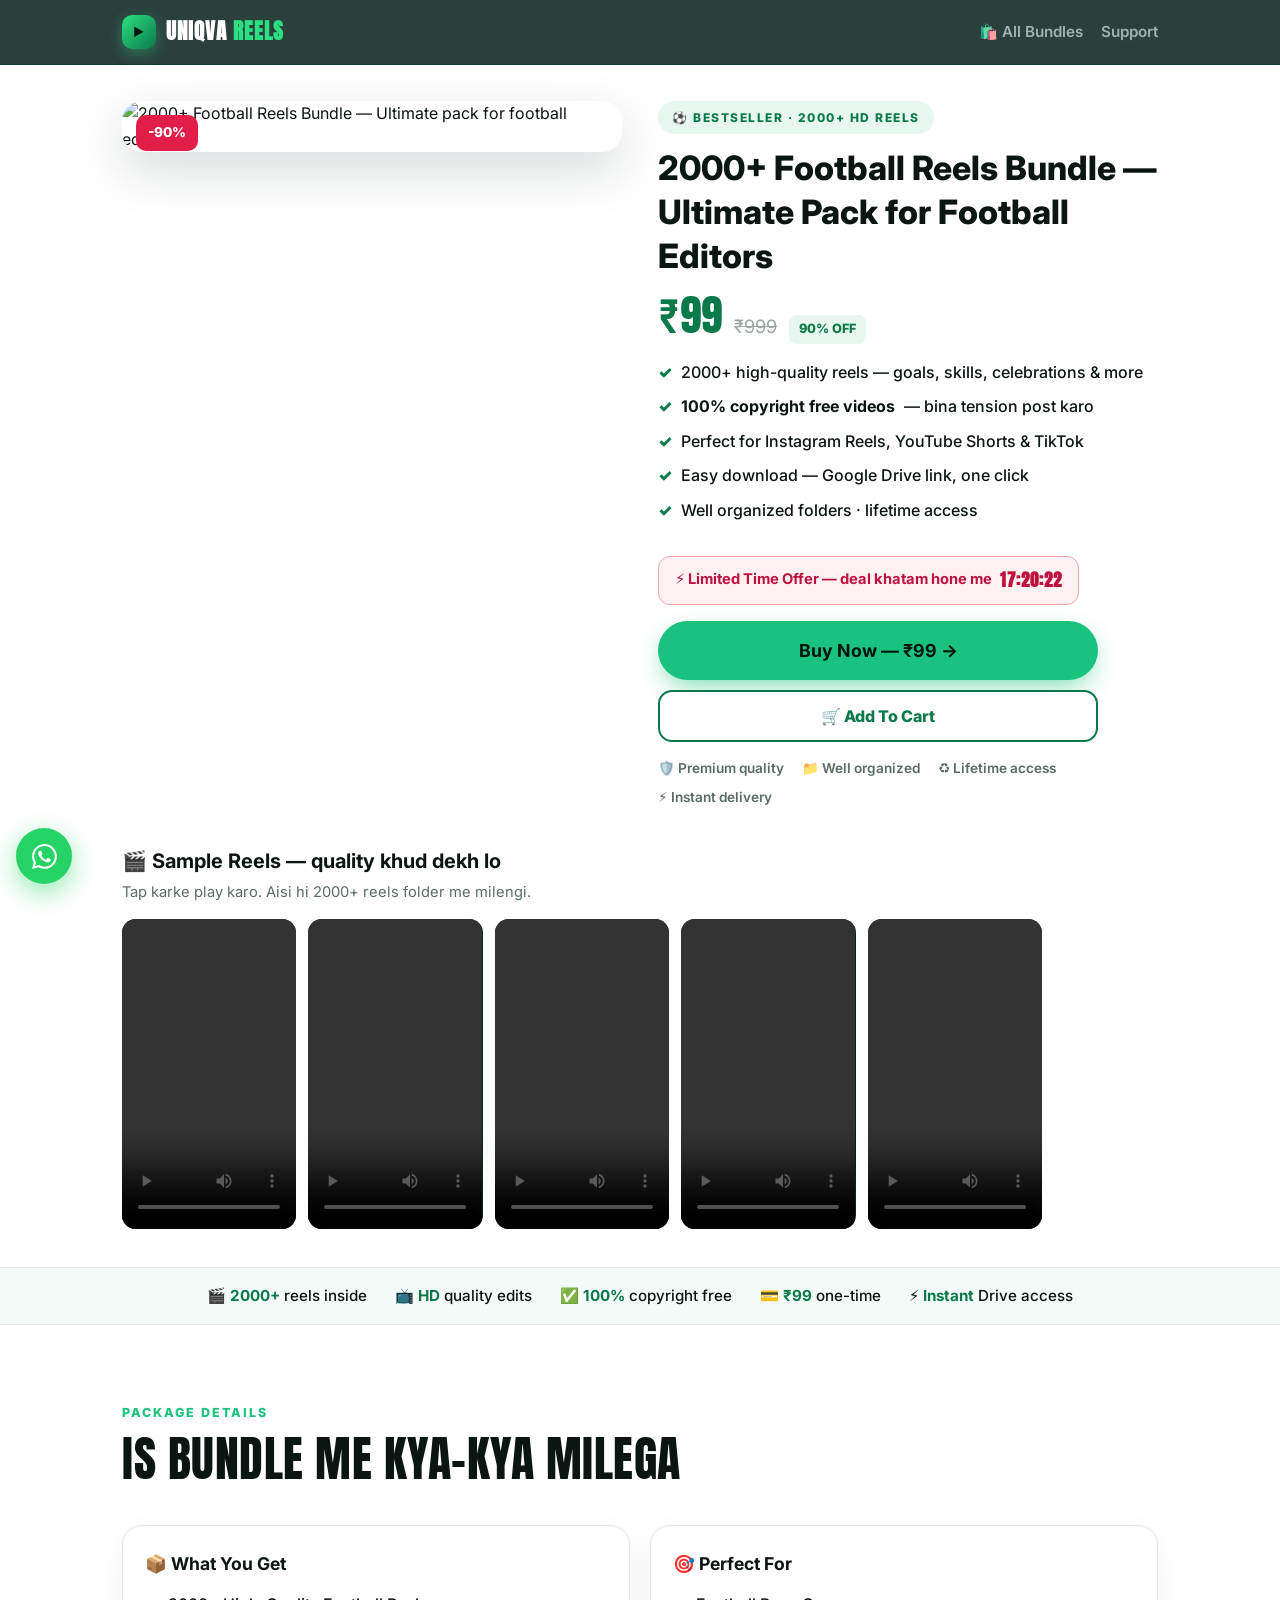
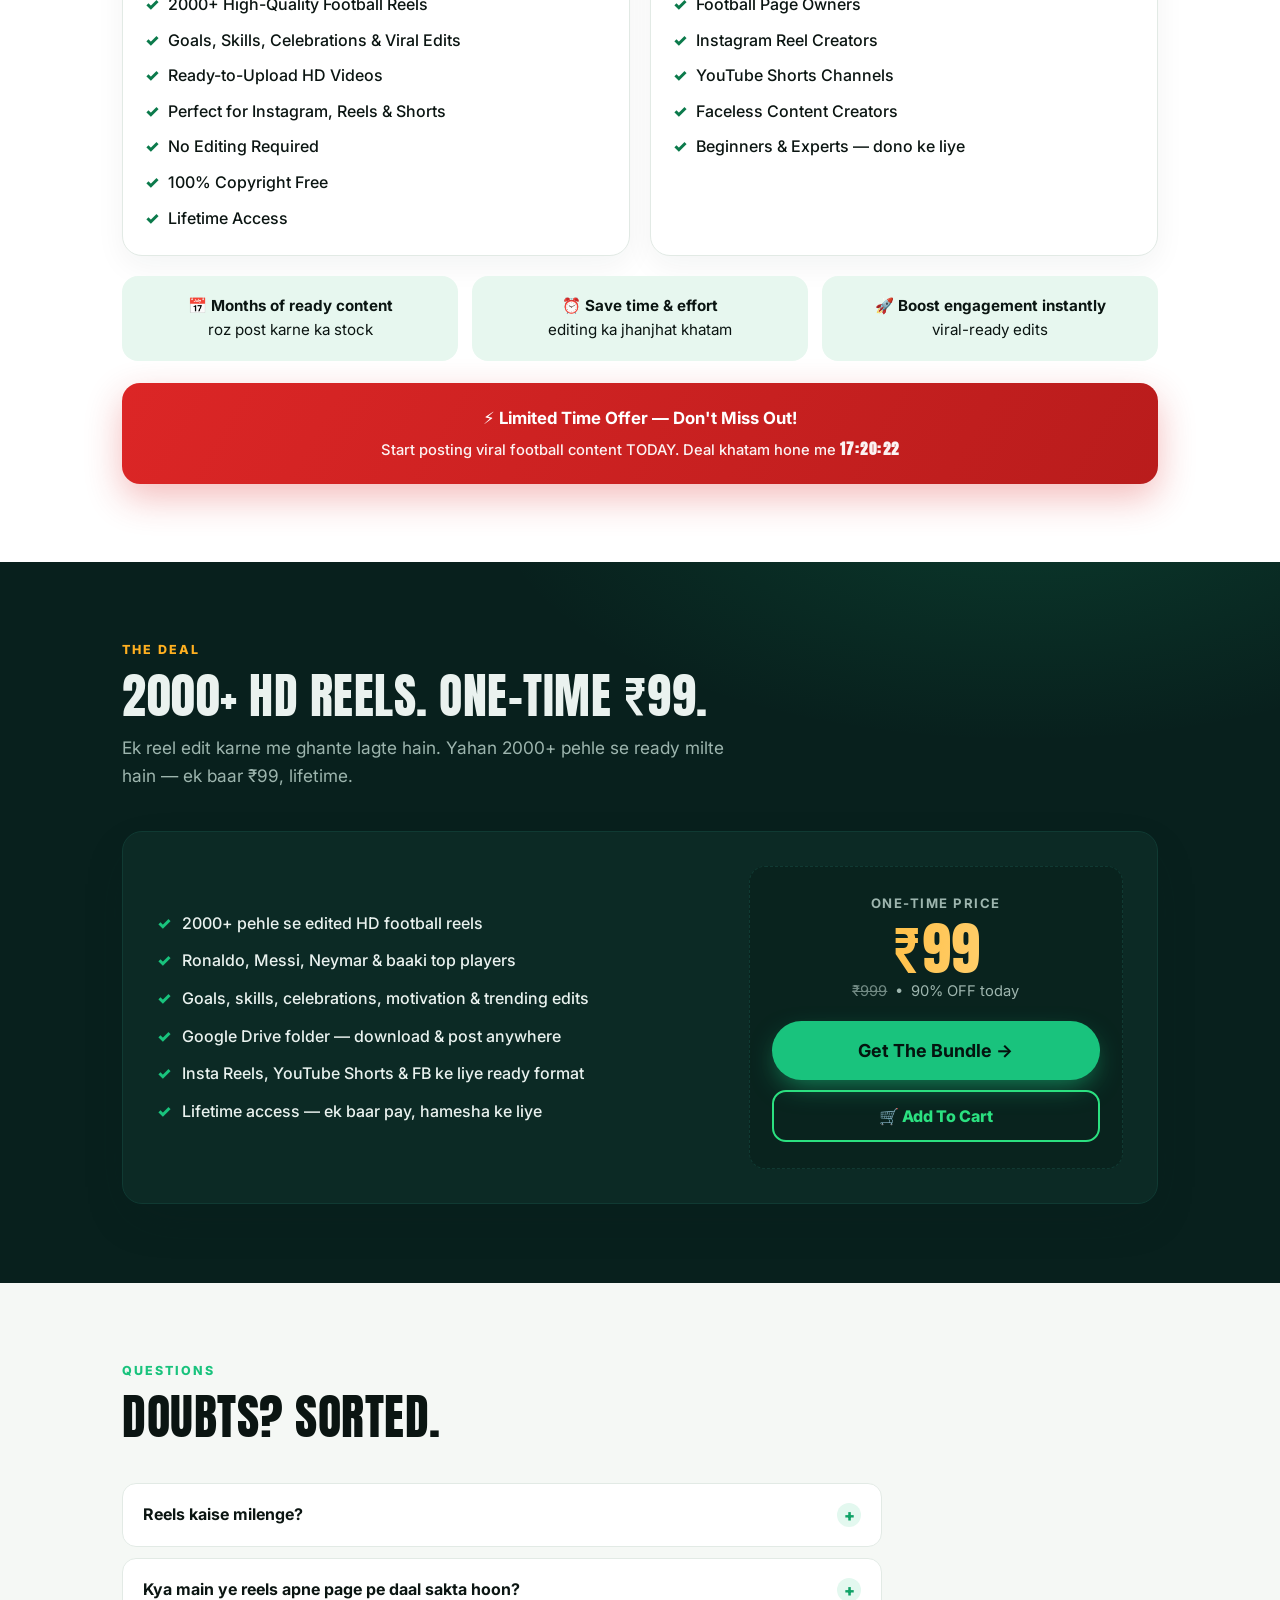
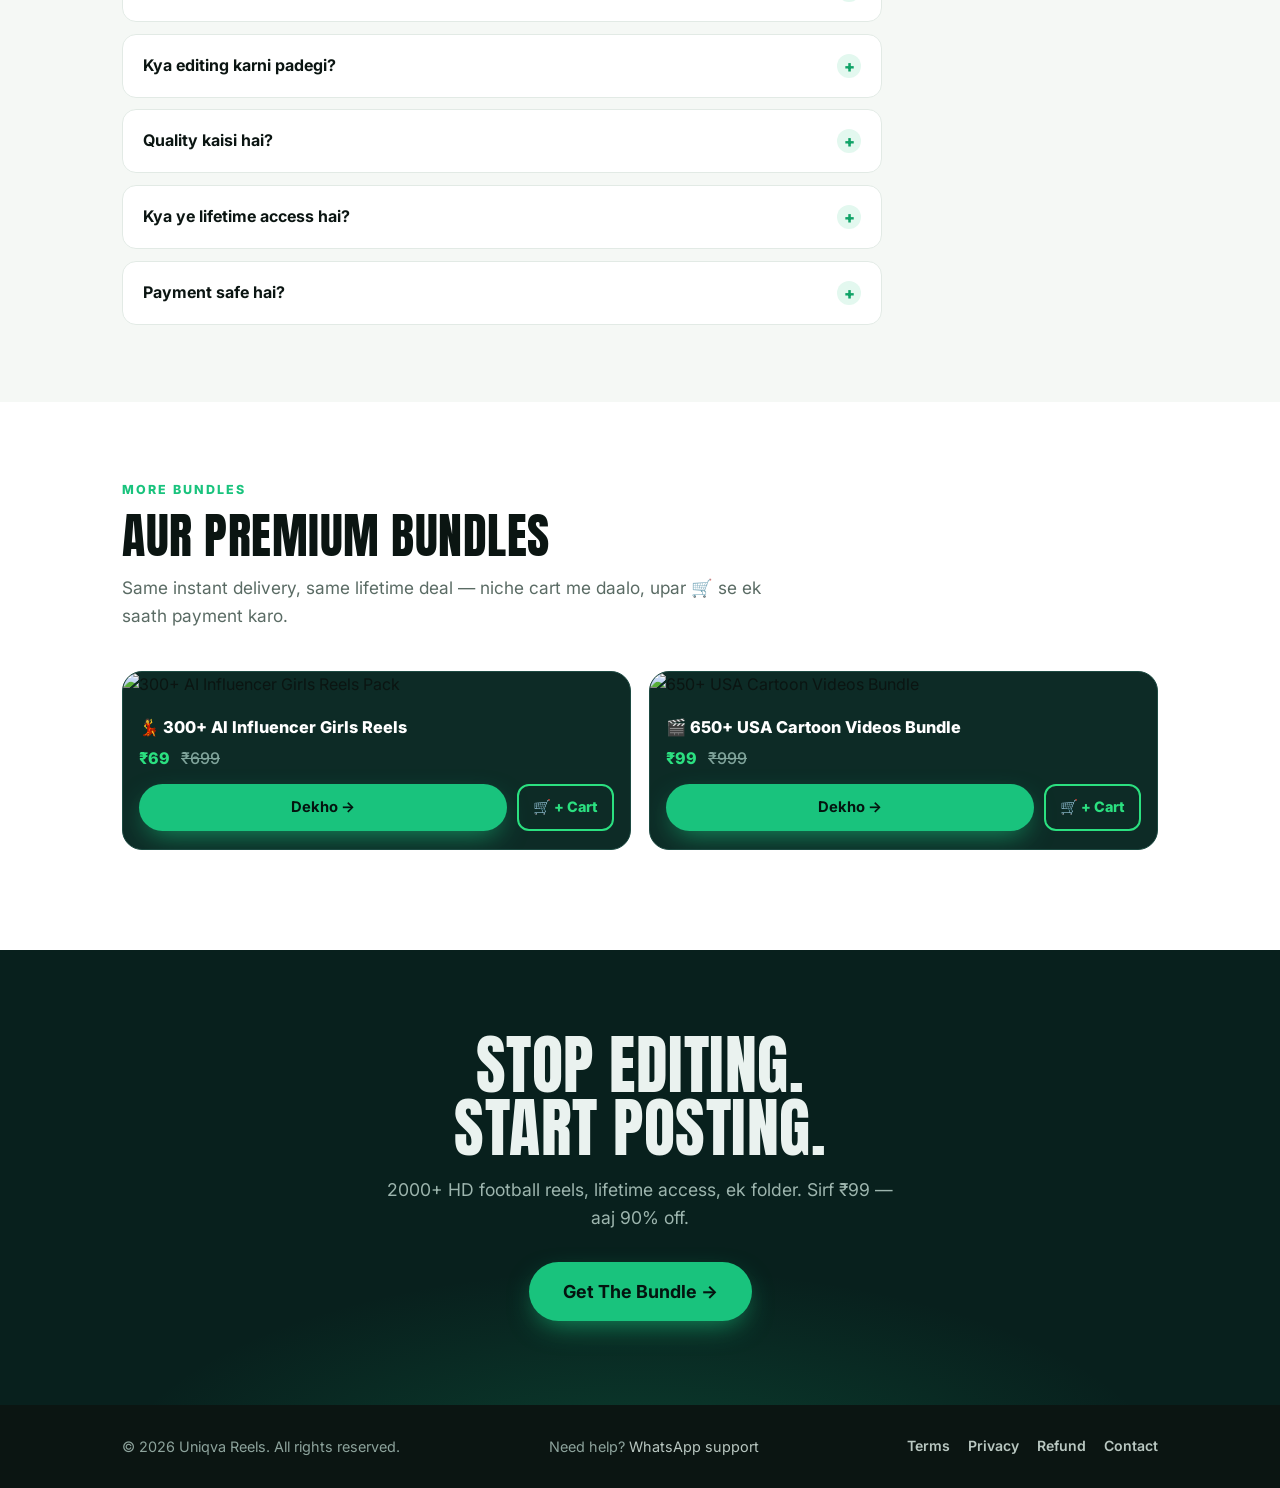
==== commit 9ca60c18: "Remove Home link from navs (All Bundles serves as home) Co-Authored-By: Claude Opus 4.8 <noreply@ant" ====
--- a/uniqva-courses/uniqva-courses/index.html
+++ b/uniqva-courses/uniqva-courses/index.html
@@ -55,9 +55,7 @@
 <nav class="nav">
   <div class="wrap nav-inner">
     <a class="brand brand-uv" href="/"><span class="uv-play">&#9654;</span><span class="uv-name"><span class="n1">UNIQVA</span> <span class="n2">REELS</span></span></a>
-    <span style="display:flex; gap:18px; align-items:center">
-      <a class="access" href="/shop.html">Home</a>
-      <a class="access" href="/shop.html">&#128717;&#65039; All Bundles</a>
+    <span style="display:flex; gap:18px; align-items:center">      <a class="access" href="/shop.html">&#128717;&#65039; All Bundles</a>
       <a class="access" href="/contact.html">Support</a>
       <a class="access nav-cart nav-cart-auto" href="/shop.html" aria-label="Cart">&#128722;<span class="nav-cart-n" id="navCartCount">0</span></a>
     </span>
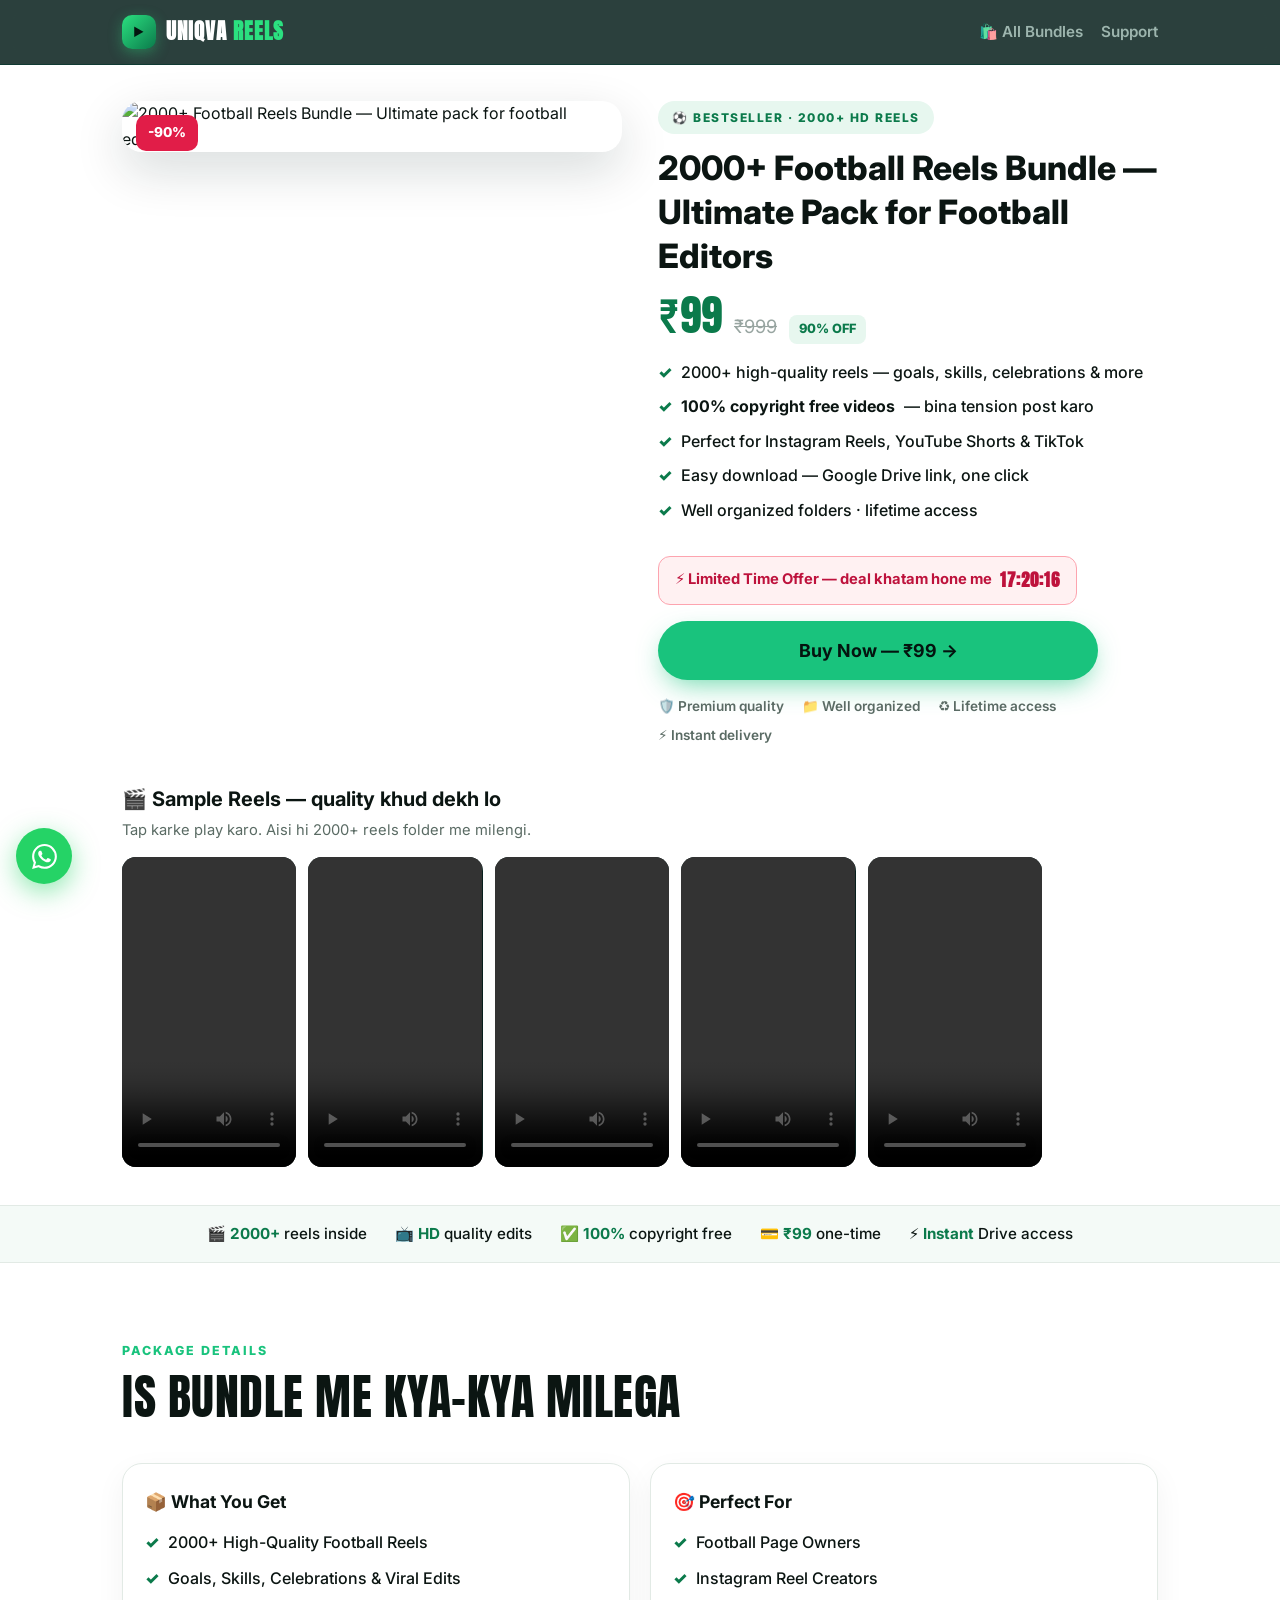
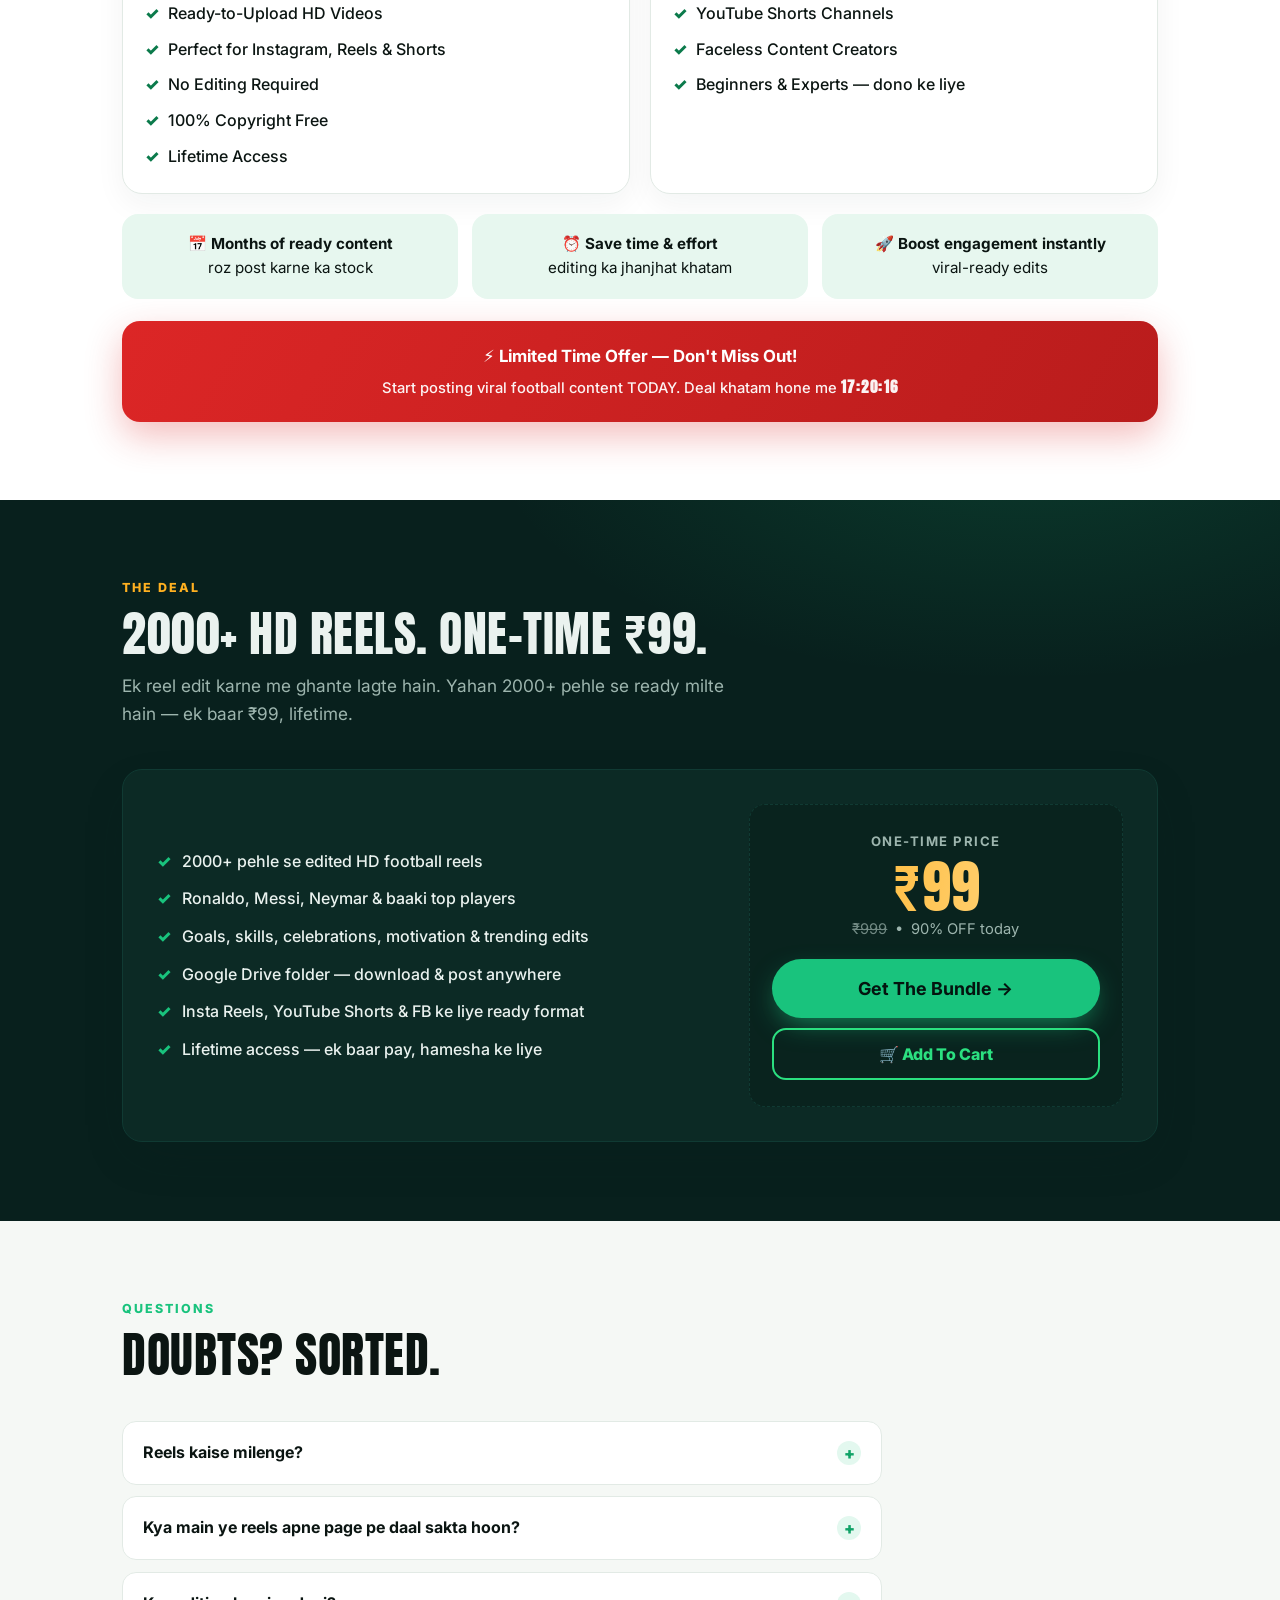
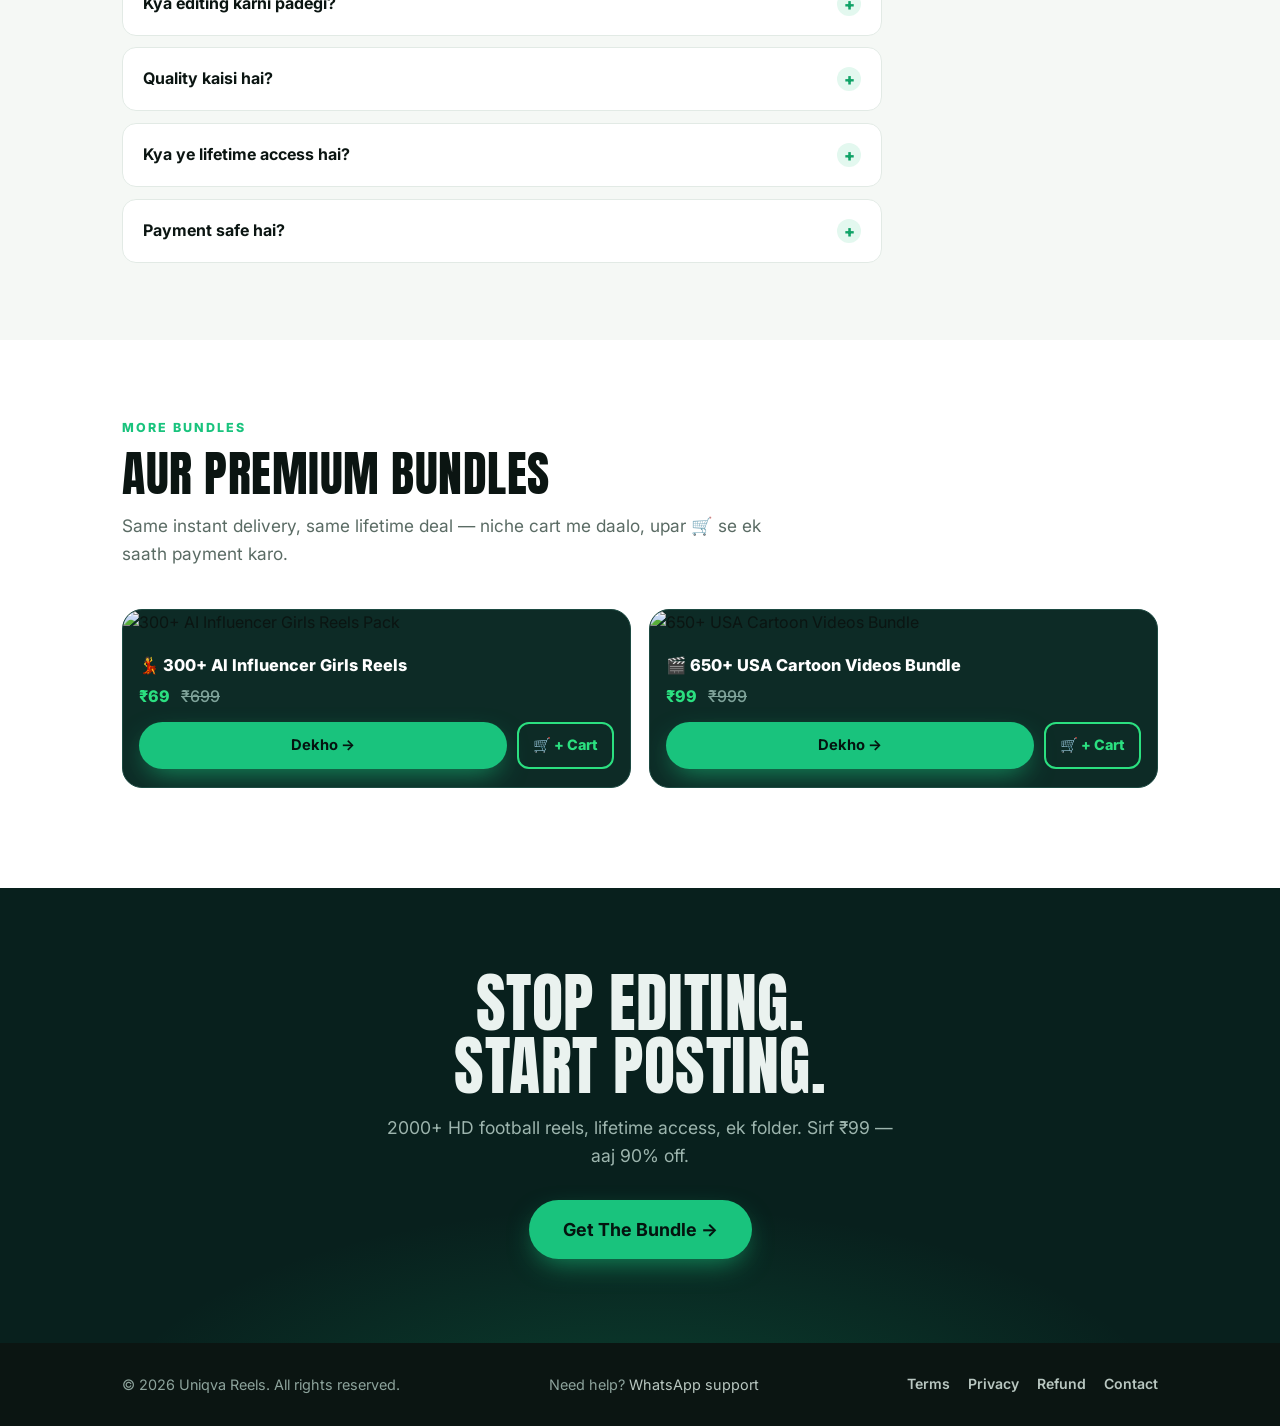
==== commit 33312af0: "Move Add To Cart from hero to price box on all product pages Co-Authored-By: Claude Opus 4.8 <norepl" ====
--- a/uniqva-courses/uniqva-courses/index.html
+++ b/uniqva-courses/uniqva-courses/index.html
@@ -94,8 +94,6 @@
 
         <div class="ph-cta" style="margin-top:16px">
           <button type="button" class="btn btn-go btn-lg pay btn-pulse" data-buy data-course="football">Buy Now &mdash; &#8377;99 &rarr;</button>
-          <button type="button" data-addcart="football" style="width:100%; background:#fff; border:2px solid #0B7A4B; color:#0B7A4B; font-weight:800; padding:14px; border-radius:14px; cursor:pointer; font-family:inherit; font-size:1rem">&#128722; Add To Cart</button>
-          <a class="addcart-note" href="/shop.html" style="display:none; color:#0B7A4B; font-weight:700; text-decoration:none">&#128722; Cart dekho &amp; ek saath payment karo &rarr;</a>
         </div>
 
         <div class="ph-trust">
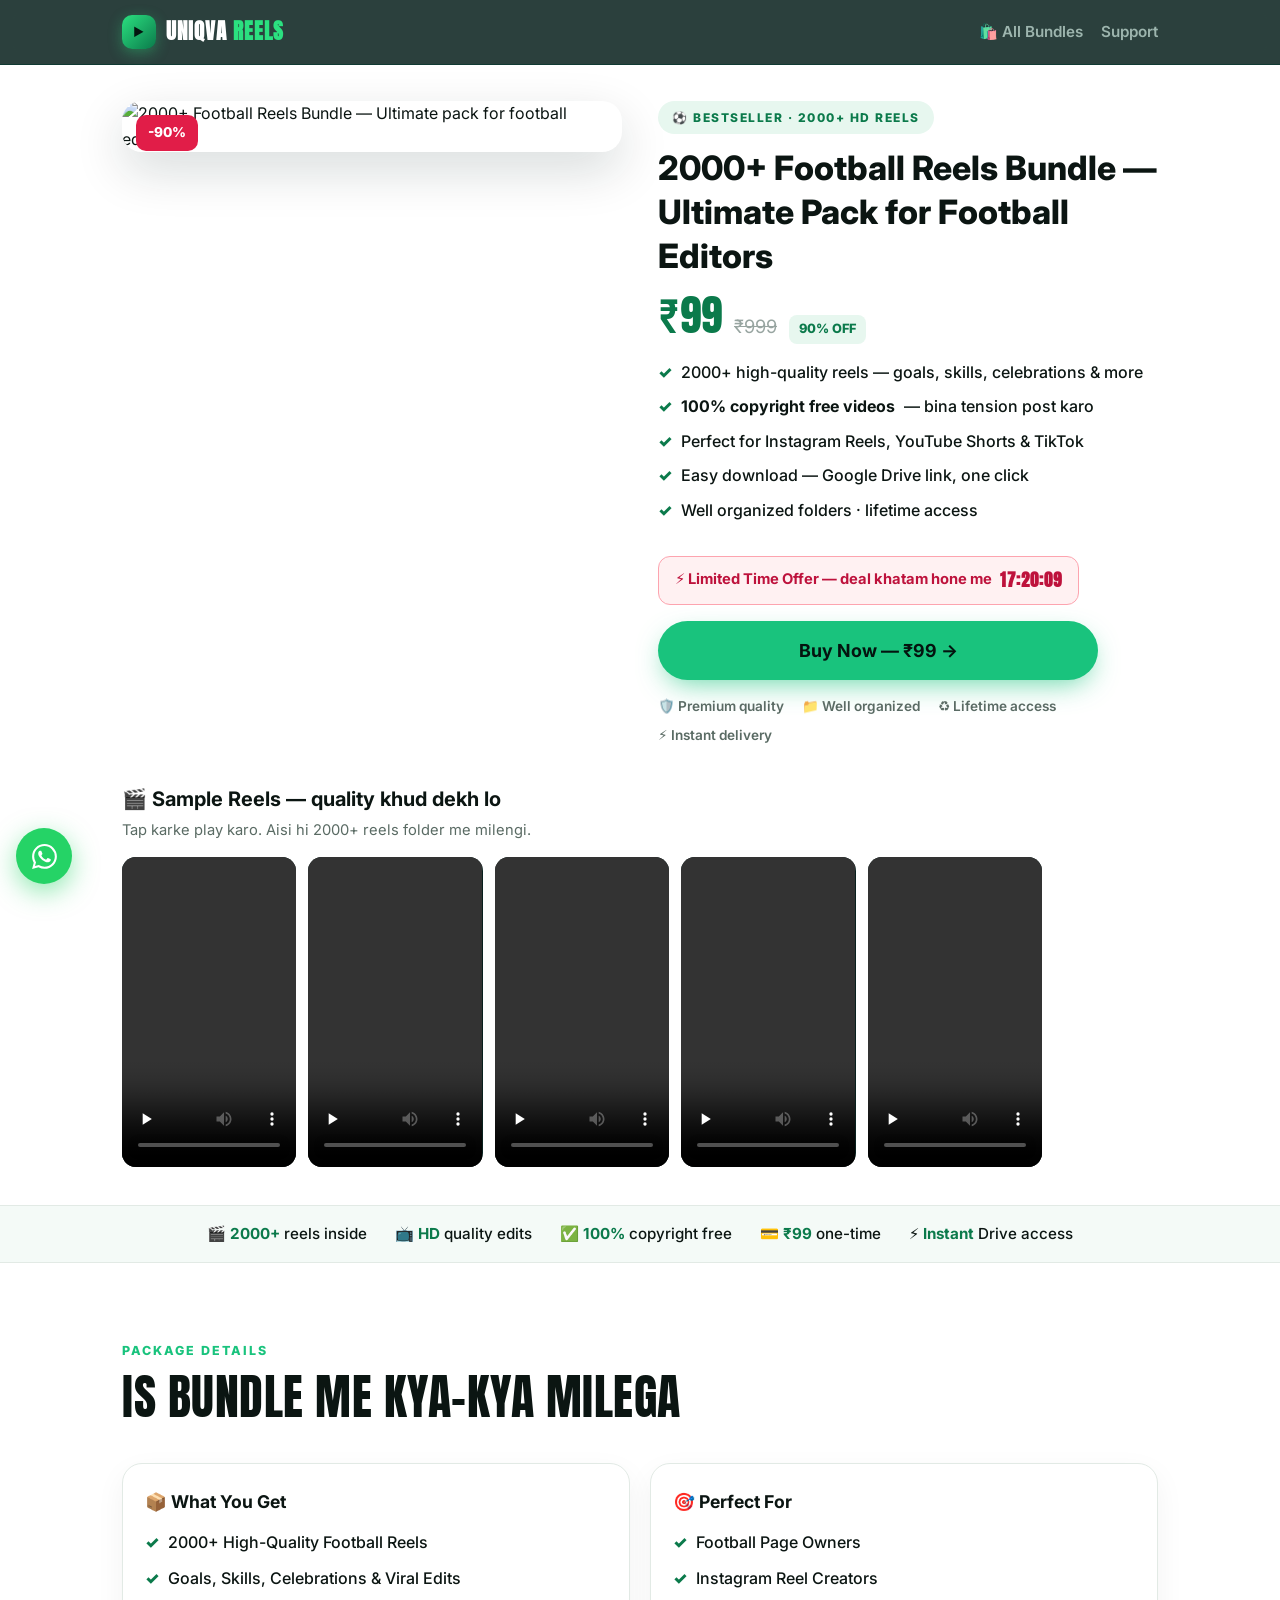
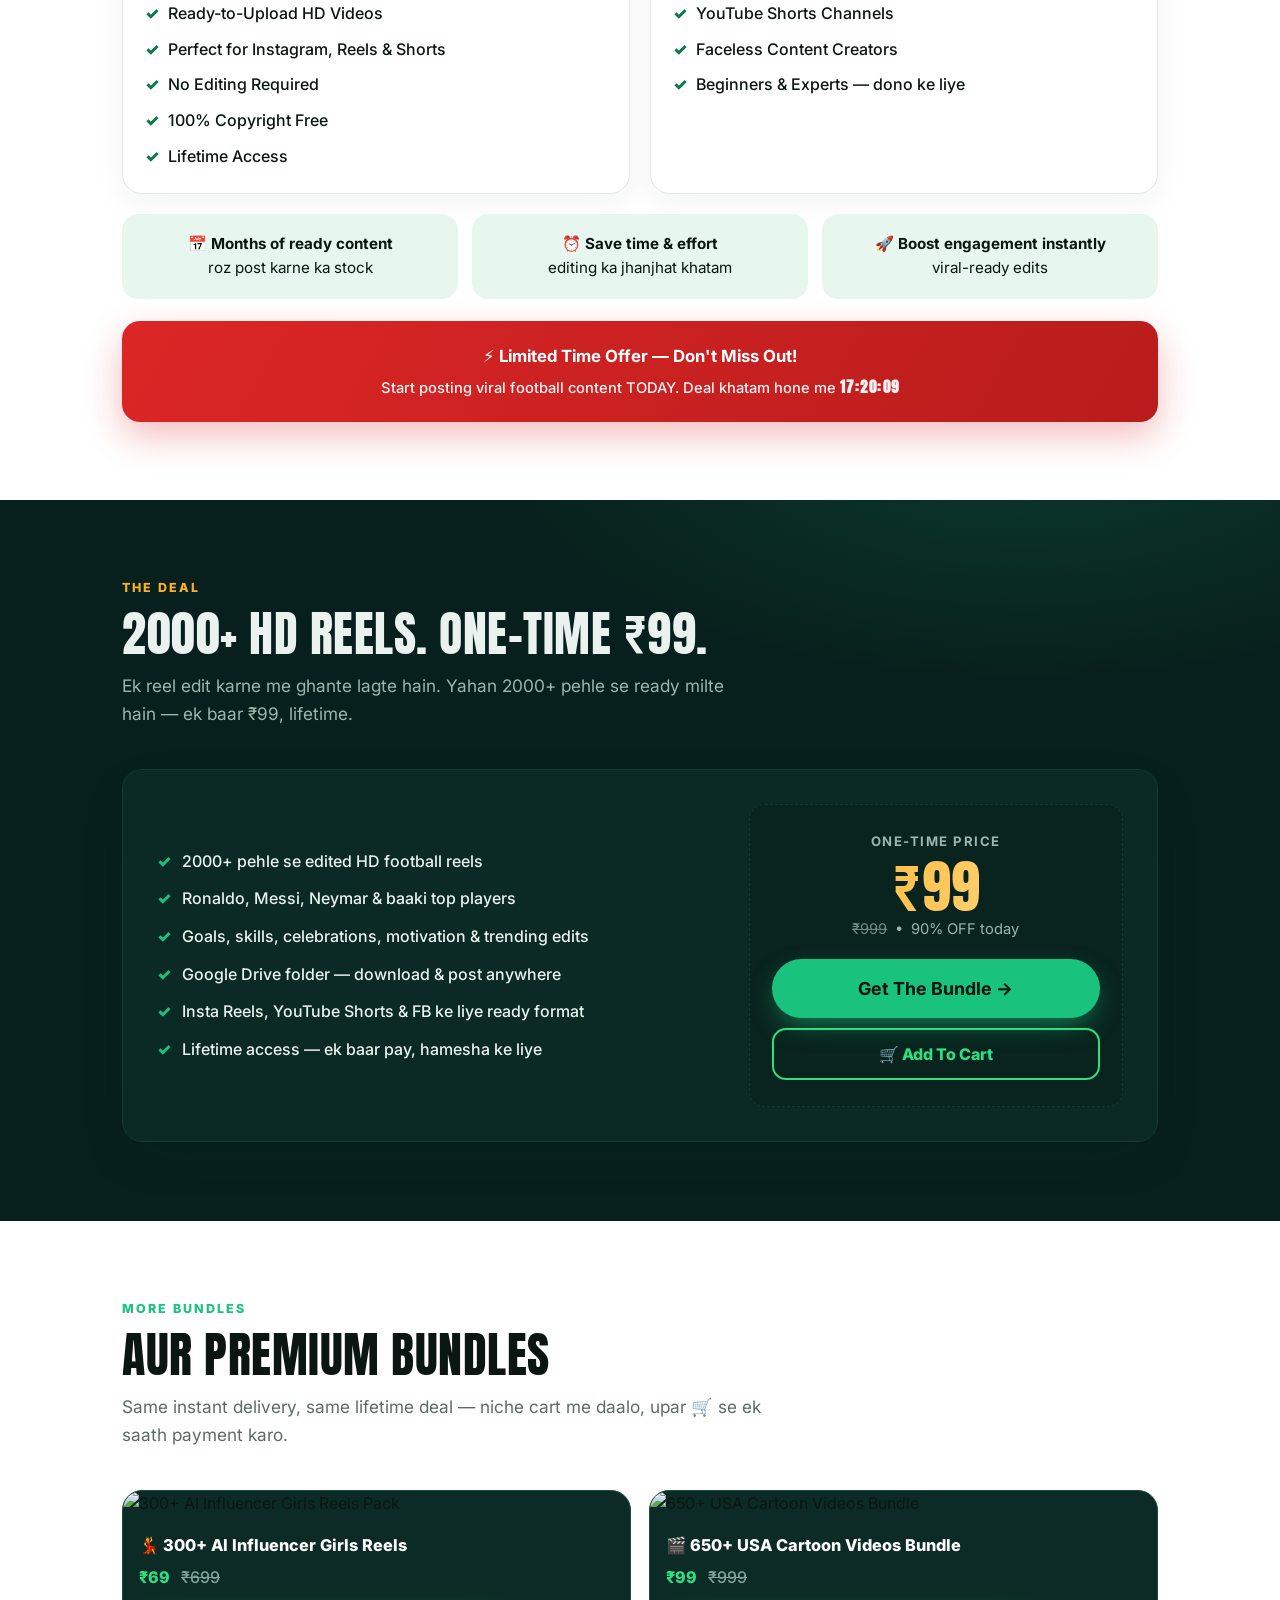
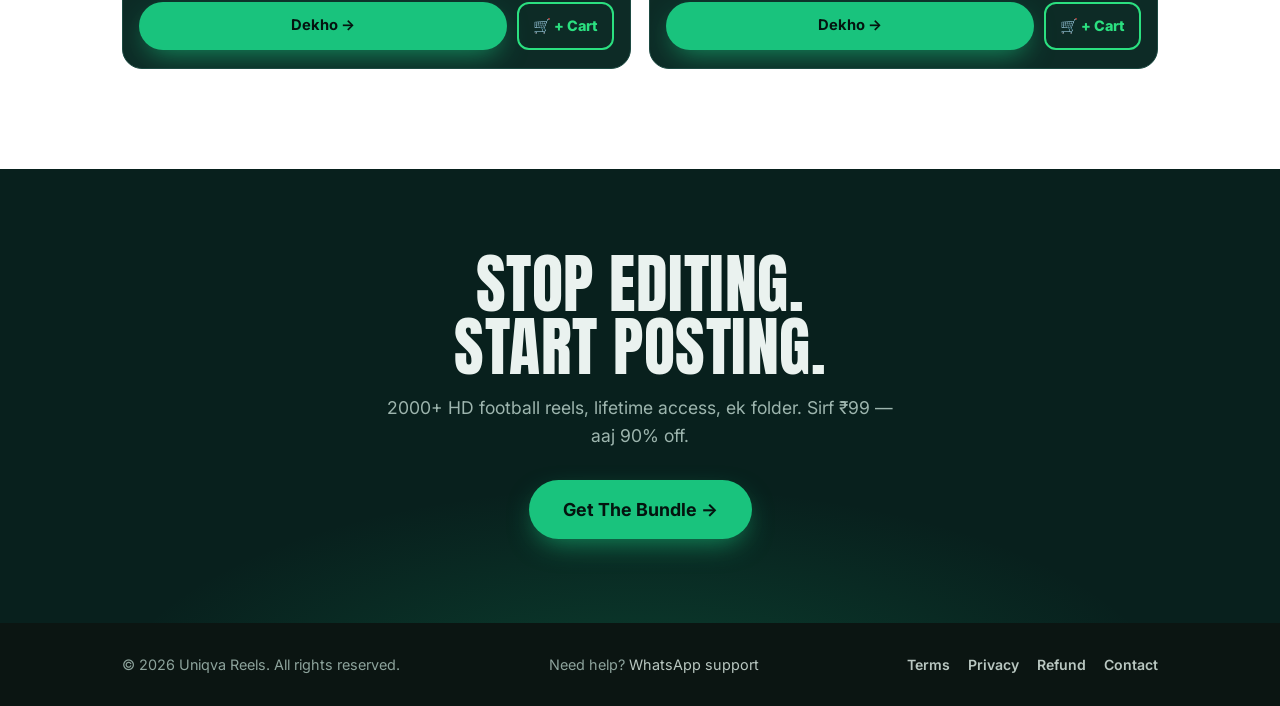
==== commit 4fcf15b2: "Remove FAQ section + performance pass - FAQ ("Doubts? Sorted.") removed from home page - Preview vid" ====
--- a/uniqva-courses/uniqva-courses/index.html
+++ b/uniqva-courses/uniqva-courses/index.html
@@ -29,7 +29,7 @@
 
 <link rel="stylesheet" href="style.css" />
 <!-- Cashfree Checkout -->
-<script src="https://sdk.cashfree.com/js/v3/cashfree.js"></script>
+<script src="https://sdk.cashfree.com/js/v3/cashfree.js" defer></script>
 
 <!-- Meta Pixel Code -->
 <script>
@@ -69,7 +69,7 @@
 
       <div class="ph-img">
         <span class="ph-off">-90%</span>
-        <img src="/img/football-box.jpg" alt="2000+ Football Reels Bundle — Ultimate pack for football editors" />
+        <img src="/img/football-box.jpg" fetchpriority="high" decoding="async" alt="2000+ Football Reels Bundle — Ultimate pack for football editors" />
       </div>
 
       <div>
@@ -109,11 +109,11 @@
       <h3>&#127916; Sample Reels &mdash; quality khud dekh lo</h3>
       <div class="pv-sub">Tap karke play karo. Aisi hi 2000+ reels folder me milengi.</div>
       <div class="pv-row">
-        <video src="/previews/fb-1.mp4" controls preload="metadata" playsinline></video>
-        <video src="/previews/fb-2.mp4" controls preload="metadata" playsinline></video>
-        <video src="/previews/fb-3.mp4" controls preload="metadata" playsinline></video>
-        <video src="/previews/fb-4.mp4" controls preload="metadata" playsinline></video>
-        <video src="/previews/fb-5.mp4" controls preload="metadata" playsinline></video>
+        <video src="/previews/fb-1.mp4" controls preload="none" playsinline></video>
+        <video src="/previews/fb-2.mp4" controls preload="none" playsinline></video>
+        <video src="/previews/fb-3.mp4" controls preload="none" playsinline></video>
+        <video src="/previews/fb-4.mp4" controls preload="none" playsinline></video>
+        <video src="/previews/fb-5.mp4" controls preload="none" playsinline></video>
       </div>
     </div>
   </div>
@@ -204,29 +204,6 @@
   </div>
 </section>
 
-<!-- ===================== FAQ ===================== -->
-<section class="section" id="faq">
-  <div class="wrap">
-    <div class="sec-head">
-      <div class="sec-eyebrow">Questions</div>
-      <h2>Doubts? Sorted.</h2>
-    </div>
-    <div class="faq">
-      <details class="qa"><summary>Reels kaise milenge? <span class="ico">+</span></summary>
-        <div class="ans">Payment successful hote hi aapko ek private access page milega jahan poora Google Drive folder khulega. Wahan se 2000+ HD reels download kar sakte ho.</div></details>
-      <details class="qa"><summary>Kya main ye reels apne page pe daal sakta hoon? <span class="ico">+</span></summary>
-        <div class="ans">Haan, bundle isi liye hai &mdash; download karo aur apne Instagram, YouTube Shorts ya Facebook page pe post karo apni growth ke liye.</div></details>
-      <details class="qa"><summary>Kya editing karni padegi? <span class="ico">+</span></summary>
-        <div class="ans">Nahi. Saare reels pehle se edited aur post-ready hain. Bas download karo aur upload kar do.</div></details>
-      <details class="qa"><summary>Quality kaisi hai? <span class="ico">+</span></summary>
-        <div class="ans">Saare reels HD best quality me hain, taaki aapke page pe professional lagein.</div></details>
-      <details class="qa"><summary>Kya ye lifetime access hai? <span class="ico">+</span></summary>
-        <div class="ans">Haan. &#8377;99 ek hi baar &mdash; koi monthly ya yearly charge nahi. Folder ka access hamesha ke liye.</div></details>
-      <details class="qa"><summary>Payment safe hai? <span class="ico">+</span></summary>
-        <div class="ans">100%. Saare payments Cashfree ke secure gateway se hote hain &mdash; UPI, card, netbanking sab supported.</div></details>
-    </div>
-  </div>
-</section>
 
 <!-- ===================== COMING SOON ===================== -->
 <section class="section alt" id="more">
